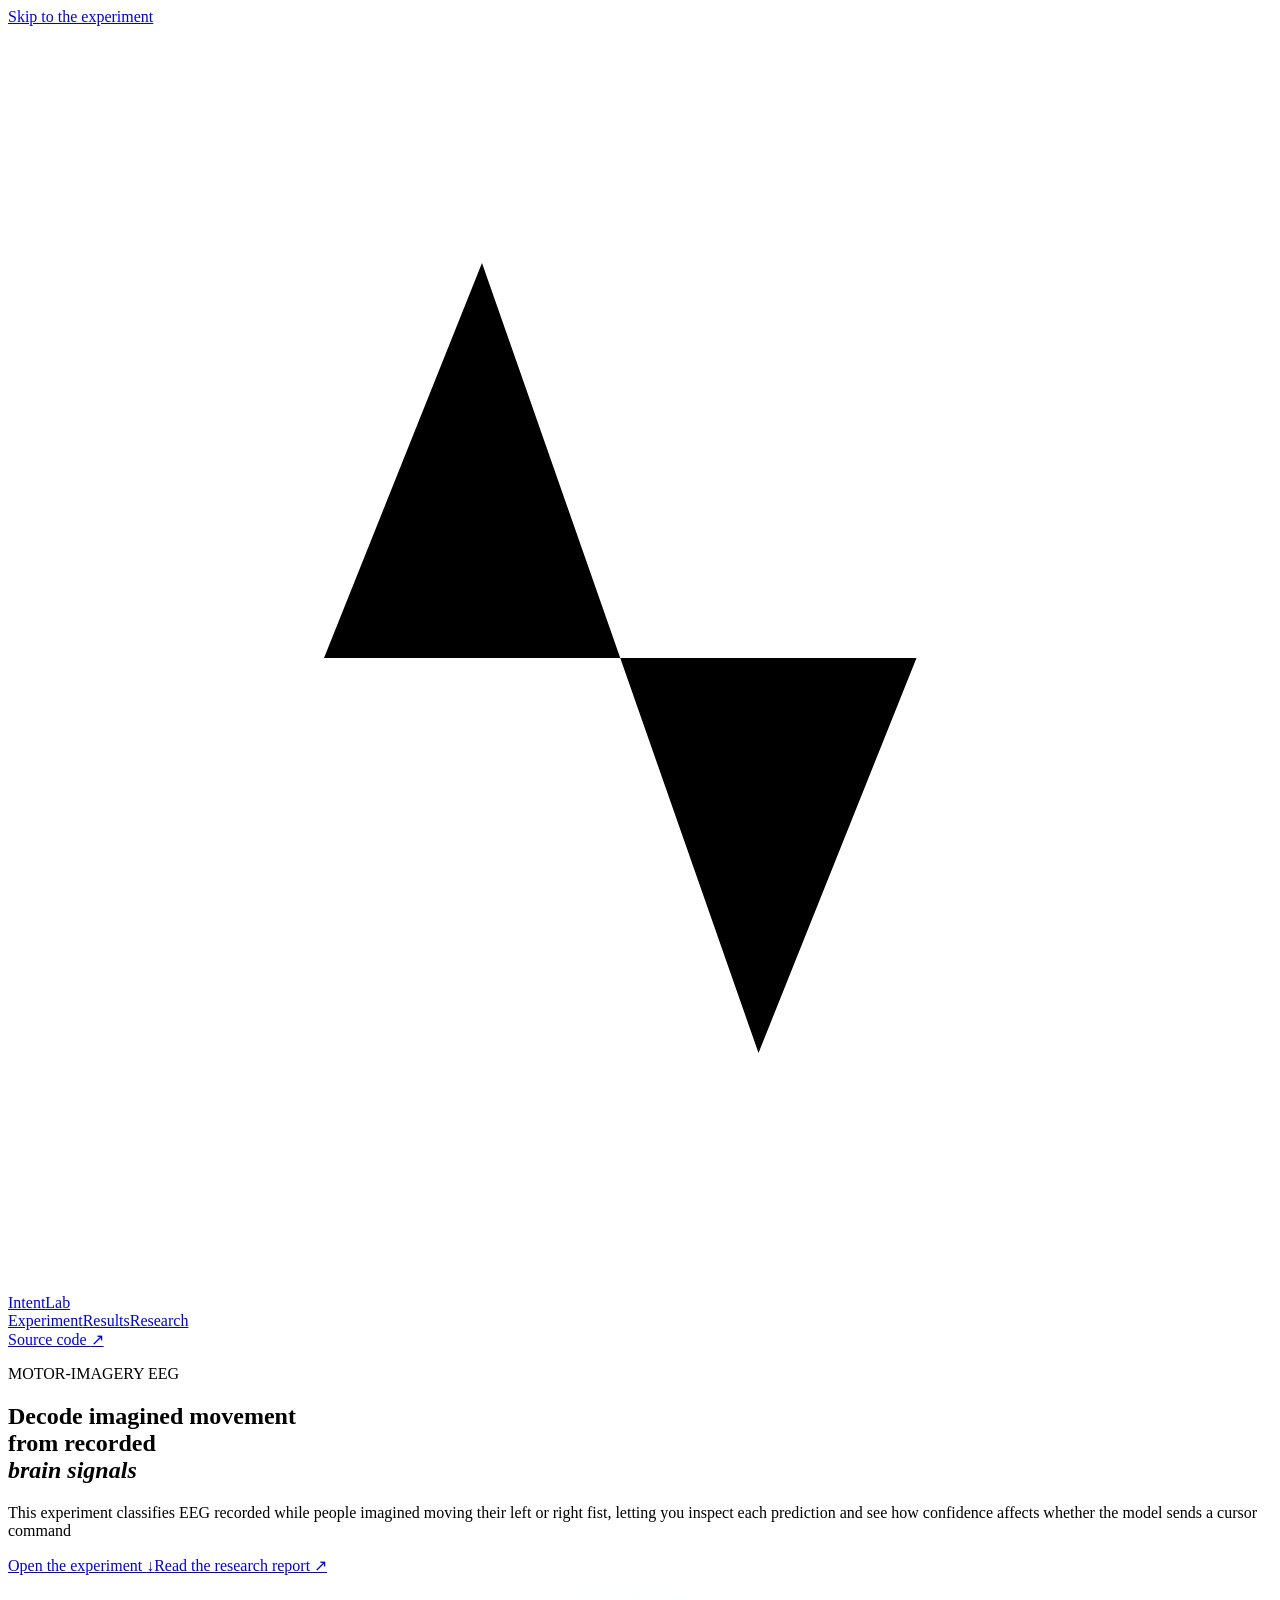
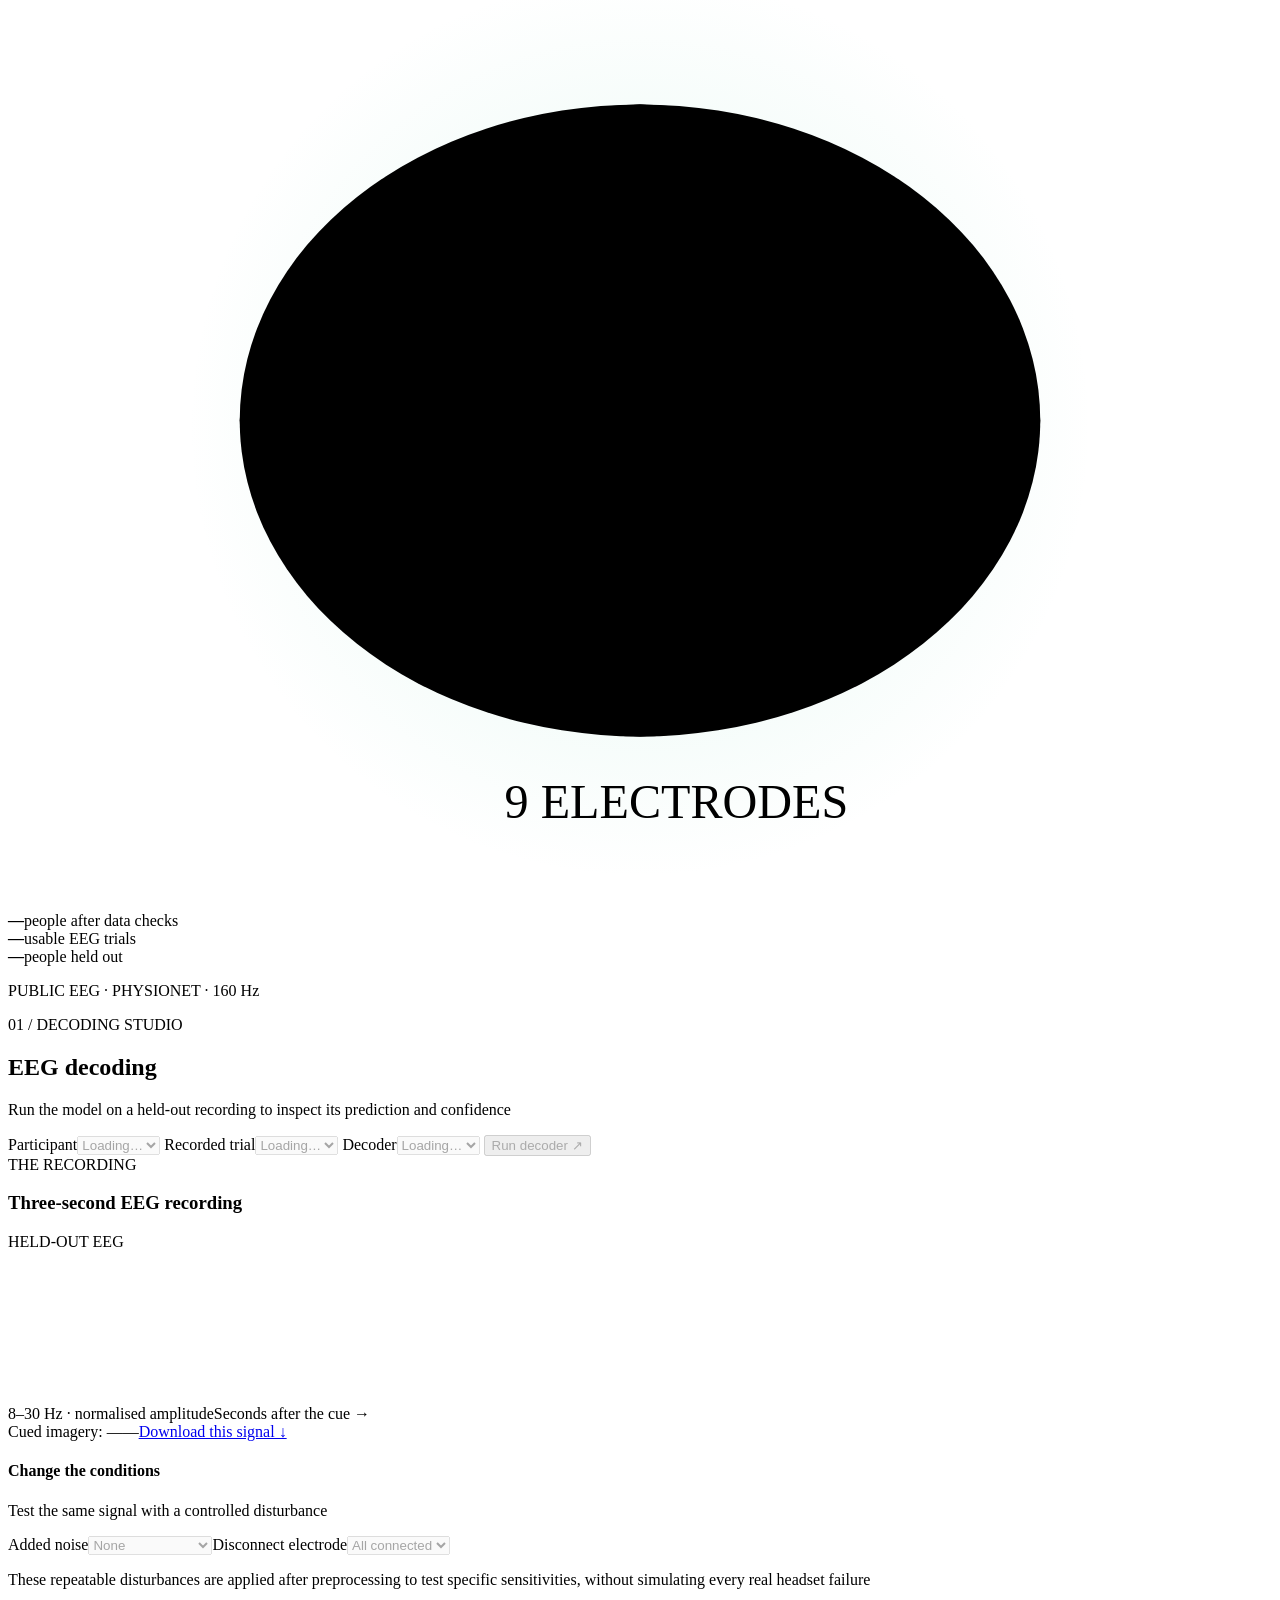
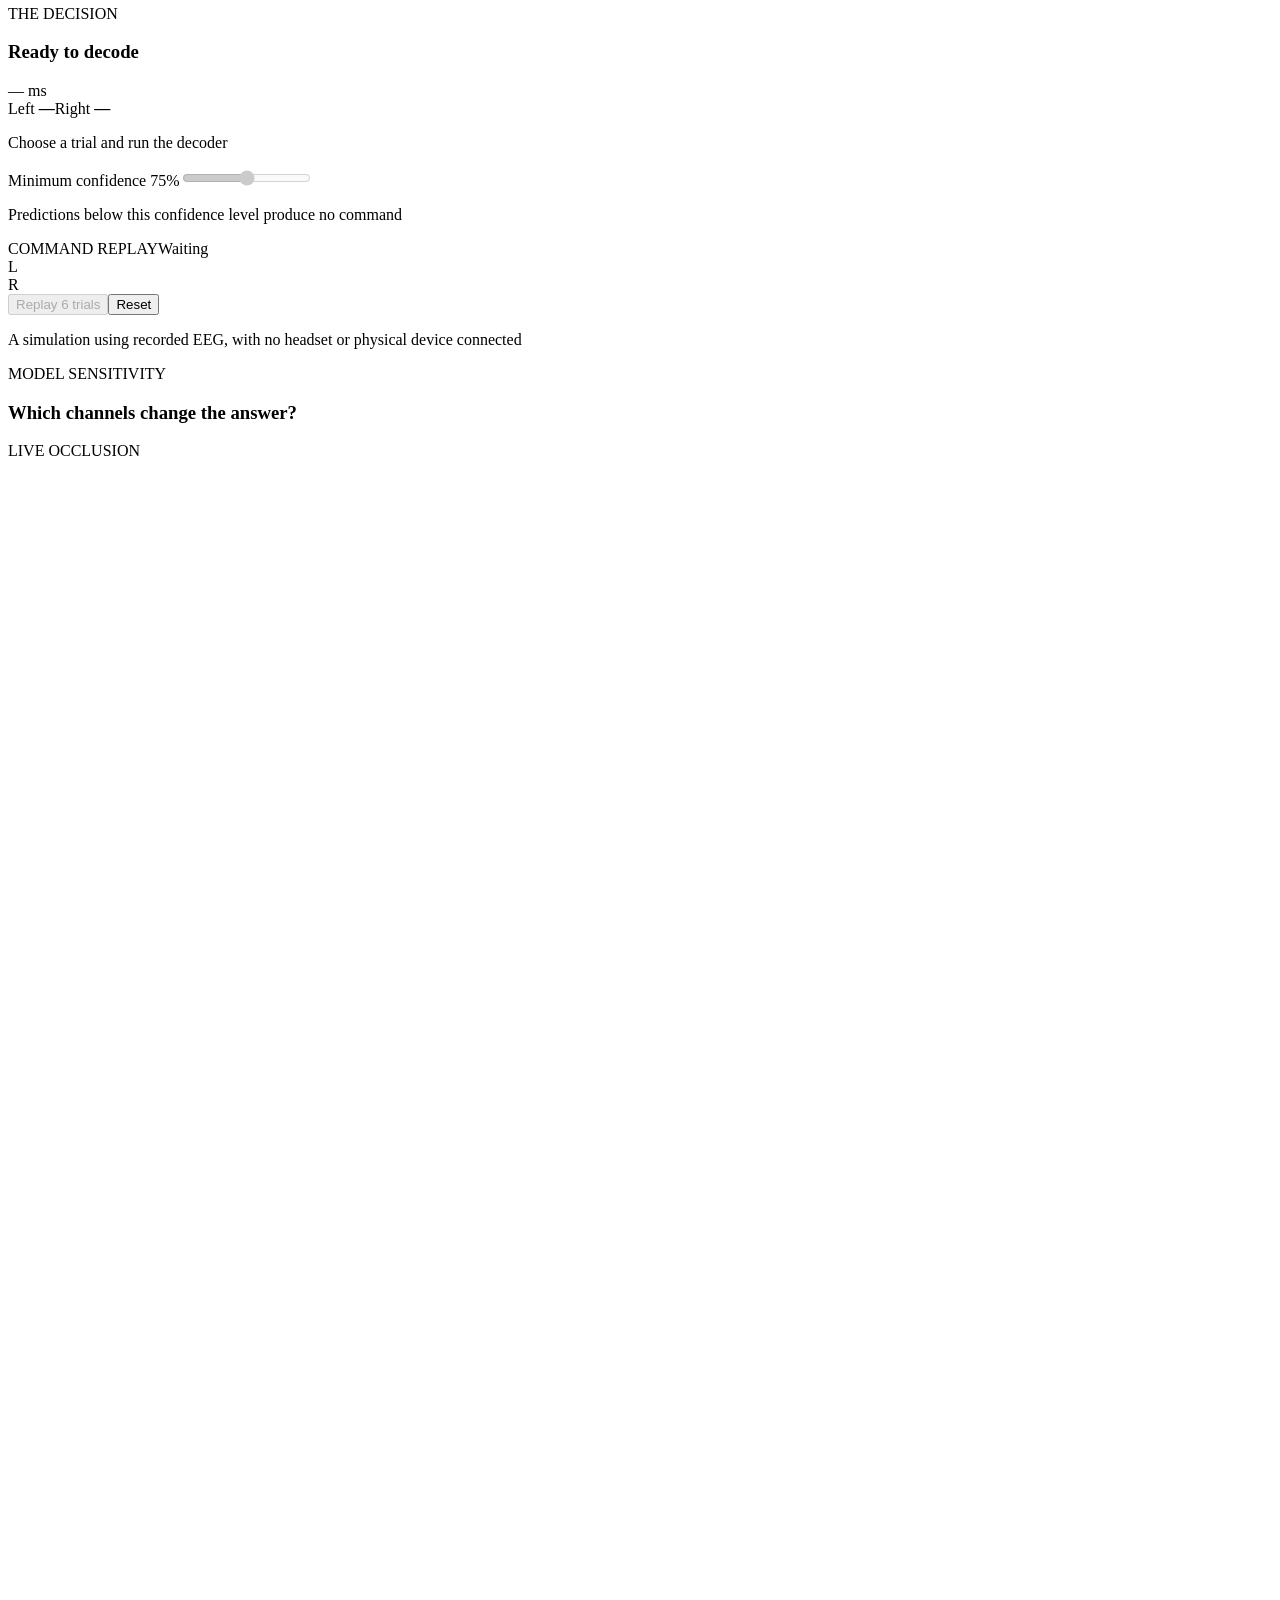
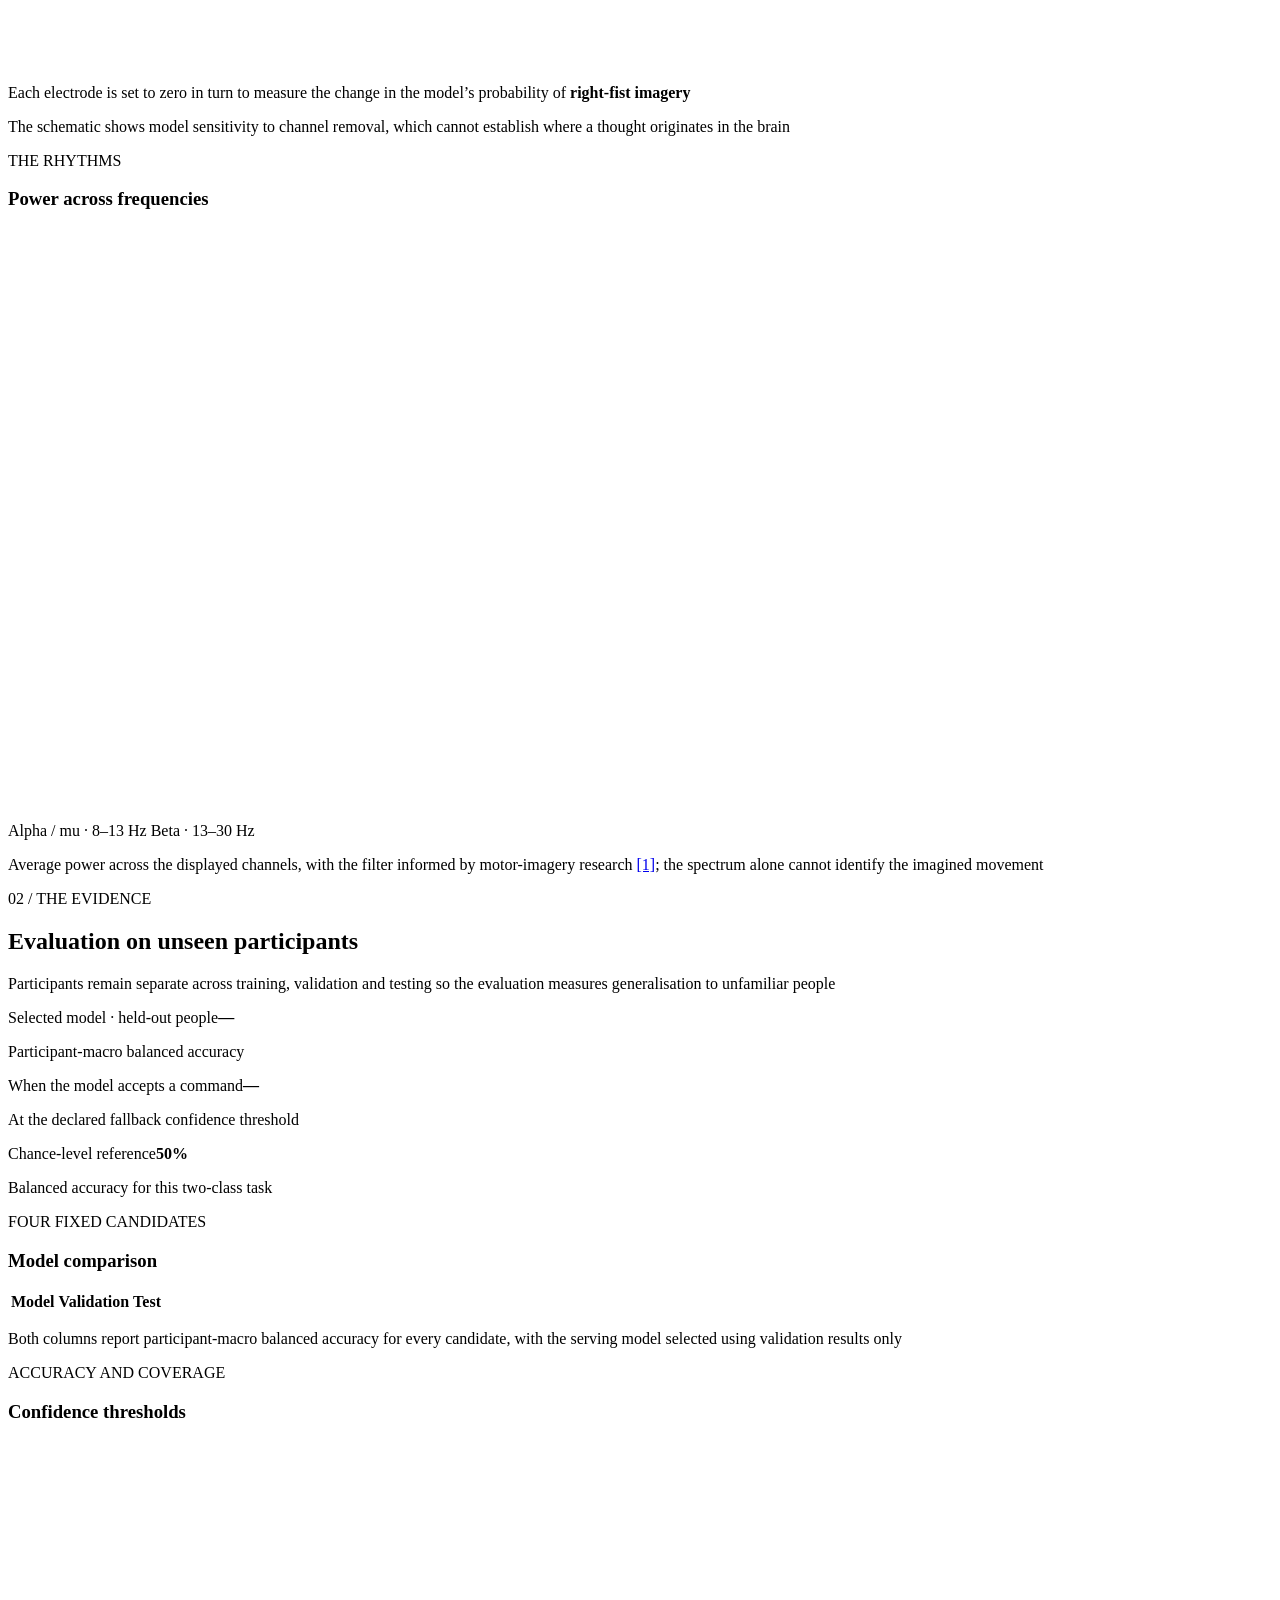
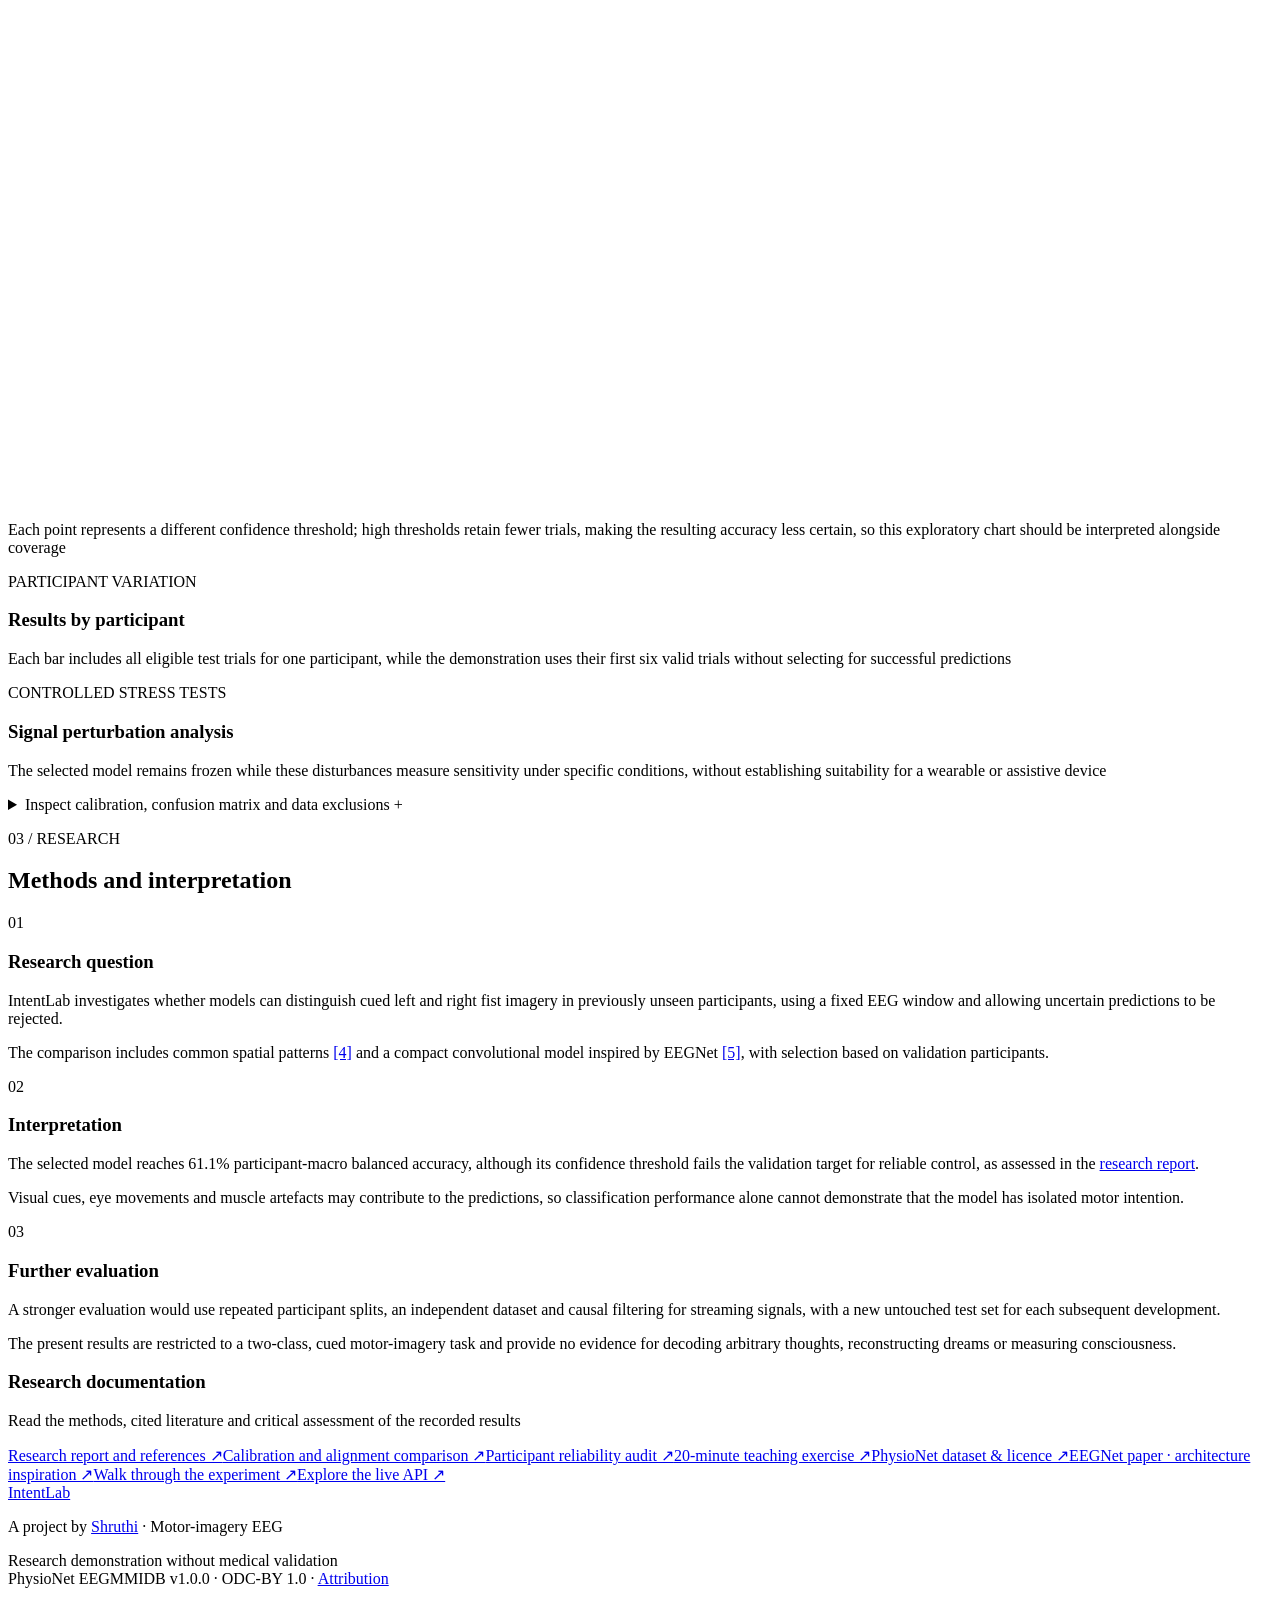
==== web/index.html @ cc0b0c7f "Add reusable participant reliability audit and research roadmap" ====
<!doctype html>
<html lang="en-GB">
  <head>
    <meta charset="utf-8" />
    <meta name="viewport" content="width=device-width, initial-scale=1" />
    <meta name="theme-color" content="#11242b" />
    <meta
      name="description"
      content="An EEG experiment by Shruthi that classifies recorded imagined hand movements and evaluates predictions on participants unseen during training."
    />
    <title>IntentLab | Motor-imagery EEG decoding</title>
    <link rel="icon" href="/favicon.svg" type="image/svg+xml" />
    <link rel="stylesheet" href="/static/styles.css" />
    <script src="/static/app.js" defer></script>
  </head>
  <body>
    <a class="skip-link" href="#studio">Skip to the experiment</a>
    <header class="site-header">
      <a class="brand" href="#top" aria-label="IntentLab home"
        ><svg viewBox="0 0 32 32" aria-hidden="true">
          <path d="M2 16h6l4-10 7 20 4-10h7" /></svg
        >IntentLab</a
      >
      <nav aria-label="Main navigation">
        <a href="#studio">Experiment</a><a href="#evidence">Results</a
        ><a href="/research">Research</a>
      </nav>
      <a
        class="source-link"
        href="https://github.com/shrut10/intentlab-bci"
        target="_blank"
        rel="noopener"
        >Source code <span aria-hidden="true">↗</span></a
      >
    </header>

    <main id="top">
      <section class="hero page-width">
        <div class="hero-copy">
          <p class="eyebrow">
            <span class="live-dot"></span> MOTOR-IMAGERY EEG
          </p>
          <h1>
            Decode imagined movement<br />from recorded<br /><em
              >brain signals</em
            >
          </h1>
          <p class="hero-description">
            This experiment classifies EEG recorded while people imagined moving their left or right fist, letting you inspect each prediction and see how confidence affects whether the model sends a cursor command
          </p>
          <div class="hero-actions">
            <a class="button primary" href="#studio"
              >Open the experiment <span aria-hidden="true">↓</span></a
            ><a class="text-button" href="/research">Read the research report ↗</a>
          </div>
        </div>
        <div
          class="hero-visual"
          aria-label="Project dataset and held-out evaluation"
        >
          <div class="orbital" aria-hidden="true">
            <svg viewBox="0 0 420 310">
              <defs>
                <radialGradient id="glow">
                  <stop offset="0" stop-color="#8bdfc4" stop-opacity=".25" />
                  <stop offset="1" stop-color="#8bdfc4" stop-opacity="0" />
                </radialGradient>
              </defs>
              <circle cx="210" cy="150" r="150" fill="url(#glow)" />
              <g class="orbit-lines">
                <ellipse cx="210" cy="148" rx="133" ry="105" />
                <ellipse cx="210" cy="148" rx="95" ry="105" />
                <ellipse cx="210" cy="148" rx="47" ry="105" />
                <ellipse cx="210" cy="148" rx="133" ry="43" />
                <path d="M77 148h266M210 43v210" />
                <path d="M113 76l194 144M113 220L307 76" />
              </g>
              <g class="electrode-dots">
                <circle cx="148" cy="105" r="5" />
                <circle cx="210" cy="97" r="5" />
                <circle cx="272" cy="105" r="5" />
                <circle cx="132" cy="148" r="7" />
                <circle cx="210" cy="148" r="5" />
                <circle cx="288" cy="148" r="7" />
                <circle cx="148" cy="191" r="5" />
                <circle cx="210" cy="200" r="5" />
                <circle cx="272" cy="191" r="5" />
              </g>
              <g class="diagram-labels">
                <text x="94" y="153">C3</text>
                <text x="302" y="153">C4</text>
                <text x="165" y="280">9 ELECTRODES</text>
              </g>
            </svg>
          </div>
          <div class="hero-data">
            <div>
              <strong id="people-count">—</strong
              ><span>people after data checks</span>
            </div>
            <div>
              <strong id="trial-count">—</strong><span>usable EEG trials</span>
            </div>
            <div>
              <strong id="test-count">—</strong><span>people held out</span>
            </div>
          </div>
          <p class="hero-footnote">PUBLIC EEG · PHYSIONET · 160 Hz</p>
        </div>
      </section>

      <div
        id="error-banner"
        class="error-banner page-width"
        role="alert"
        hidden
      ></div>
      <noscript
        ><p class="page-width error-banner">
          This interactive experiment needs JavaScript. The dataset, results and
          model cards are also available in the
          <a href="https://github.com/shrut10/intentlab-bci"
            >GitHub repository</a
          >.
        </p></noscript
      >

      <section id="studio" class="studio-section">
        <div class="page-width">
          <div class="section-heading">
            <div>
              <p class="eyebrow">01 / DECODING STUDIO</p>
              <h2>EEG decoding</h2>
            </div>
            <p>
              Run the model on a held-out recording to inspect its prediction and confidence
            </p>
          </div>
          <div class="control-strip">
            <label
              >Participant<select
                id="subject-select"
                disabled
                aria-label="Held-out participant"
              >
                <option>Loading…</option>
              </select></label
            >
            <label
              >Recorded trial<select
                id="trial-select"
                disabled
                aria-label="Recorded trial"
              >
                <option>Loading…</option>
              </select></label
            >
            <label class="model-control"
              >Decoder<select
                id="model-select"
                disabled
                aria-label="Decoder model"
              >
                <option>Loading…</option>
              </select></label
            >
            <button class="button primary" id="decode-button" disabled>
              Run decoder <span aria-hidden="true">↗</span>
            </button>
          </div>

          <div class="studio-grid">
            <div class="signal-panel card">
              <div class="card-heading">
                <div>
                  <span class="eyebrow">THE RECORDING</span>
                  <h3>Three-second EEG recording</h3>
                </div>
                <span class="badge" id="trial-badge">HELD-OUT EEG</span>
              </div>
              <div class="waveform-frame">
                <canvas
                  id="waveform"
                  role="img"
                  aria-label="Nine EEG channels plotted from one to four seconds after the imagery cue"
                ></canvas>
                <div class="waveform-footer">
                  <span>8–30 Hz · normalised amplitude</span
                  ><span>Seconds after the cue →</span>
                </div>
              </div>
              <div class="recording-meta">
                <span id="cue-label">Cued imagery: —</span
                ><span id="recording-id">—</span
                ><a id="csv-link" href="#" aria-disabled="true"
                  >Download this signal ↓</a
                >
              </div>
              <div class="perturbation-controls">
                <div>
                  <h4>Change the conditions</h4>
                  <p>Test the same signal with a controlled disturbance</p>
                </div>
                <label
                  >Added noise<select id="noise-select" disabled>
                    <option value="0">None</option>
                    <option value="0.5">0.5 × signal RMS</option>
                    <option value="1">1.0 × signal RMS</option>
                  </select></label
                ><label
                  >Disconnect electrode<select id="drop-select" disabled>
                    <option value="">All connected</option>
                  </select></label
                >
              </div>
              <p class="small-note">
                These repeatable disturbances are applied after preprocessing to test specific sensitivities, without simulating every real headset failure
              </p>
            </div>

            <div class="decision-panel card">
              <div class="card-heading">
                <div>
                  <span class="eyebrow">THE DECISION</span>
                  <h3 id="decision-title">Ready to decode</h3>
                </div>
                <span id="latency" class="mono">— ms</span>
              </div>
              <div class="probability-block">
                <div class="probability-labels">
                  <span>Left <strong id="left-prob">—</strong></span
                  ><span>Right <strong id="right-prob">—</strong></span>
                </div>
                <div class="probability-track"><div id="left-fill"></div></div>
                <p id="decision-explanation" aria-live="polite">
                  Choose a trial and run the decoder
                </p>
              </div>
              <label class="threshold-label" for="threshold"
                >Minimum confidence
                <output id="threshold-value" for="threshold">75%</output></label
              ><input
                type="range"
                id="threshold"
                min="50"
                max="99"
                step="1"
                value="75"
                disabled
              />
              <p class="small-note" id="threshold-note">
                Predictions below this confidence level produce no command
              </p>
              <div class="cursor-demo">
                <div class="cursor-head">
                  <span>COMMAND REPLAY</span
                  ><span id="command-state">Waiting</span>
                </div>
                <div class="cursor-track" id="cursor-track">
                  <span class="target left-target">L</span>
                  <div class="track-line"></div>
                  <div
                    class="cursor"
                    id="cursor"
                    aria-label="Simulated cursor"
                  ></div>
                  <span class="target right-target">R</span>
                </div>
                <div class="replay-actions">
                  <button class="button secondary" id="replay-button" disabled>
                    Replay 6 trials</button
                  ><button class="text-button" id="reset-button">Reset</button>
                </div>
                <p id="replay-status" class="small-note" aria-live="polite">
                  A simulation using recorded EEG, with no headset or physical device connected
                </p>
              </div>
            </div>
          </div>

          <div class="explanation-grid">
            <div class="card sensitivity-panel">
              <div class="card-heading">
                <div>
                  <span class="eyebrow">MODEL SENSITIVITY</span>
                  <h3>Which channels change the answer?</h3>
                </div>
                <span class="badge">LIVE OCCLUSION</span>
              </div>
              <div class="sensitivity-content">
                <svg
                  id="scalp"
                  viewBox="0 0 250 238"
                  role="img"
                  aria-label="Electrode layout with channel sensitivity"
                ></svg>
                <div>
                  <p>
                    Each electrode is set to zero in turn to measure the change in the model’s probability of <strong>right-fist imagery</strong>
                  </p>
                  <div id="occlusion-bars" class="occlusion-bars"></div>
                  <p class="small-note">
                    The schematic shows model sensitivity to channel removal, which cannot establish where a thought originates in the brain
                  </p>
                </div>
              </div>
            </div>
            <div class="card spectrum-panel">
              <div class="card-heading">
                <div>
                  <span class="eyebrow">THE RHYTHMS</span>
                  <h3>Power across frequencies</h3>
                </div>
              </div>
              <svg
                id="spectrum"
                viewBox="0 0 440 205"
                role="img"
                aria-label="Average power spectrum across the nine channels"
              ></svg>
              <div class="legend">
                <span><i class="alpha-dot"></i> Alpha / mu · 8–13 Hz</span
                ><span><i class="beta-dot"></i> Beta · 13–30 Hz</span>
              </div>
              <p class="small-note">
                Average power across the displayed channels, with the filter informed by motor-imagery research <a href="/research#ref-1" aria-label="Reference 1: motor imagery research">[1]</a>; the spectrum alone cannot identify the imagined movement
              </p>
            </div>
          </div>
        </div>
      </section>

      <section id="evidence" class="page-width evidence-section">
        <div class="section-heading">
          <div>
            <p class="eyebrow">02 / THE EVIDENCE</p>
            <h2>Evaluation on unseen participants</h2>
          </div>
          <p>
            Participants remain separate across training, validation and testing so the evaluation measures generalisation to unfamiliar people
          </p>
        </div>
        <div class="metric-row">
          <div class="metric-card">
            <span>Selected model · held-out people</span
            ><strong id="metric-score">—</strong>
            <p id="metric-ci">Participant-macro balanced accuracy</p>
          </div>
          <div class="metric-card">
            <span>When the model accepts a command</span
            ><strong id="metric-accuracy">—</strong>
            <p id="metric-coverage">
              At the declared fallback confidence threshold
            </p>
          </div>
          <div class="metric-card">
            <span>Chance-level reference</span><strong>50<span>%</span></strong>
            <p>Balanced accuracy for this two-class task</p>
          </div>
        </div>
        <p id="operating-caveat" class="finding-note"></p>
        <div class="evidence-grid">
          <div class="card model-comparison">
            <div class="card-heading">
              <div>
                <span class="eyebrow">FOUR FIXED CANDIDATES</span>
                <h3>Model comparison</h3>
              </div>
            </div>
            <div class="table-scroll">
              <table>
                <thead>
                  <tr>
                    <th scope="col">Model</th>
                    <th scope="col">Validation</th>
                    <th scope="col">Test</th>
                  </tr>
                </thead>
                <tbody id="models-table"></tbody>
              </table>
            </div>
            <p class="small-note">
              Both columns report participant-macro balanced accuracy for every candidate, with the serving model selected using validation results only
            </p>
            <div class="split-strip" id="split-strip"></div>
          </div>
          <div class="card">
            <div class="card-heading">
              <div>
                <span class="eyebrow">ACCURACY AND COVERAGE</span>
                <h3>Confidence thresholds</h3>
              </div>
            </div>
            <svg
              id="coverage-chart"
              viewBox="0 0 470 245"
              role="img"
              aria-label="Held-out accuracy versus fraction of trials retained as the confidence threshold changes"
            ></svg>
            <p class="small-note">
              Each point represents a different confidence threshold; high thresholds retain fewer trials, making the resulting accuracy less certain, so this exploratory chart should be interpreted alongside coverage
            </p>
          </div>
        </div>
        <div class="evidence-grid lower-evidence">
          <div class="card">
            <div class="card-heading">
              <div>
                <span class="eyebrow">PARTICIPANT VARIATION</span>
                <h3>Results by participant</h3>
              </div>
            </div>
            <div id="participant-chart" class="participant-chart"></div>
            <p class="small-note">
              Each bar includes all eligible test trials for one participant, while the demonstration uses their first six valid trials without selecting for successful predictions
            </p>
          </div>
          <div class="card">
            <div class="card-heading">
              <div>
                <span class="eyebrow">CONTROLLED STRESS TESTS</span>
                <h3>Signal perturbation analysis</h3>
              </div>
            </div>
            <div id="robustness-chart" class="robustness-chart"></div>
            <p class="small-note">
              The selected model remains frozen while these disturbances measure sensitivity under specific conditions, without establishing suitability for a wearable or assistive device
            </p>
          </div>
        </div>
        <details class="methods-details">
          <summary>
            Inspect calibration, confusion matrix and data exclusions
            <span>+</span>
          </summary>
          <div class="methods-grid">
            <div>
              <h3>Probability calibration</h3>
              <p id="calibration-summary"></p>
              <svg
                id="calibration-chart"
                viewBox="0 0 380 230"
                role="img"
                aria-label="Predicted confidence versus observed accuracy"
              ></svg>
            </div>
            <div>
              <h3>Every prediction, including errors</h3>
              <div id="confusion-matrix"></div>
              <p class="small-note">
                Rows: recorded label · Columns: model prediction · All test trials before abstention
              </p>
              <h4>Data quality audit</h4>
              <p id="quality-summary"></p>
              <a
                href="https://github.com/shrut10/intentlab-bci/blob/main/data/derived/manifest.json"
                target="_blank"
                rel="noopener"
                >Full provenance and exclusions ↗</a
              >
            </div>
          </div>
        </details>
      </section>

      <section id="notes" class="notes-section">
        <div class="page-width">
          <div class="section-heading">
            <div>
              <p class="eyebrow">03 / RESEARCH</p>
              <h2>Methods and interpretation</h2>
            </div>
          </div>
          <div class="notes-grid">
            <article>
              <span class="note-number">01</span>
              <h3>Research question</h3>
              <p>
                IntentLab investigates whether models can distinguish cued left and right fist imagery in previously unseen participants, using a fixed EEG window and allowing uncertain predictions to be rejected.
              </p>
              <p>
                The comparison includes common spatial patterns <a href="/research#ref-4">[4]</a> and a compact convolutional model inspired by EEGNet <a href="/research#ref-5">[5]</a>, with selection based on validation participants.
              </p>
            </article>
            <article>
              <span class="note-number">02</span>
              <h3>Interpretation</h3>
              <p>
                The selected model reaches 61.1% participant-macro balanced accuracy, although its confidence threshold fails the validation target for reliable control, as assessed in the <a href="/research#results">research report</a>.
              </p>
              <p>
                Visual cues, eye movements and muscle artefacts may contribute to the predictions, so classification performance alone cannot demonstrate that the model has isolated motor intention.
              </p>
            </article>
            <article>
              <span class="note-number">03</span>
              <h3>Further evaluation</h3>
              <p>
                A stronger evaluation would use repeated participant splits, an independent dataset and causal filtering for streaming signals, with a new untouched test set for each subsequent development.
              </p>
              <p>
                The present results are restricted to a two-class, cued motor-imagery task and provide no evidence for decoding arbitrary thoughts, reconstructing dreams or measuring consciousness.
              </p>
            </article>
          </div>
          <div class="reading-list">
            <div>
              <h3>Research documentation</h3>
              <p>
                Read the methods, cited literature and critical assessment of the recorded results
              </p>
            </div>
            <div><a href="/research">Research report and references ↗</a><a href="/research/adaptation">Calibration and alignment comparison ↗</a><a href="/research/reliability">Participant reliability audit ↗</a><a href="https://github.com/shrut10/intentlab-bci/blob/main/docs/TEACHING.md">20-minute teaching exercise ↗</a><a href="https://physionet.org/content/eegmmidb/1.0.0/"
                target="_blank"
                rel="noopener"
                >PhysioNet dataset & licence ↗</a
              ><a
                href="https://arxiv.org/abs/1611.08024"
                target="_blank"
                rel="noopener"
                >EEGNet paper · architecture inspiration ↗</a
              ><a
                href="https://github.com/shrut10/intentlab-bci/blob/main/docs/WALKTHROUGH.md"
                target="_blank"
                rel="noopener"
                >Walk through the experiment ↗</a
              ><a href="/docs" target="_blank" rel="noopener"
                >Explore the live API ↗</a
              >
            </div>
          </div>
        </div>
      </section>
    </main>
    <footer class="page-width">
      <div>
        <a class="brand" href="#top"
          >IntentLab</a
        >
        <p>
          A project by
          <a href="https://jayashruthi.com" target="_blank" rel="noopener"
            >Shruthi</a
          >
          · Motor-imagery EEG
        </p>
      </div>
      <p>
        Research demonstration without medical validation<br />PhysioNet EEGMMIDB
        v1.0.0 · ODC-BY 1.0 ·
        <a
          href="https://github.com/shrut10/intentlab-bci/blob/main/NOTICE.md"
          target="_blank"
          rel="noopener"
          >Attribution</a
        >
      </p>
    </footer>
  </body>
</html>
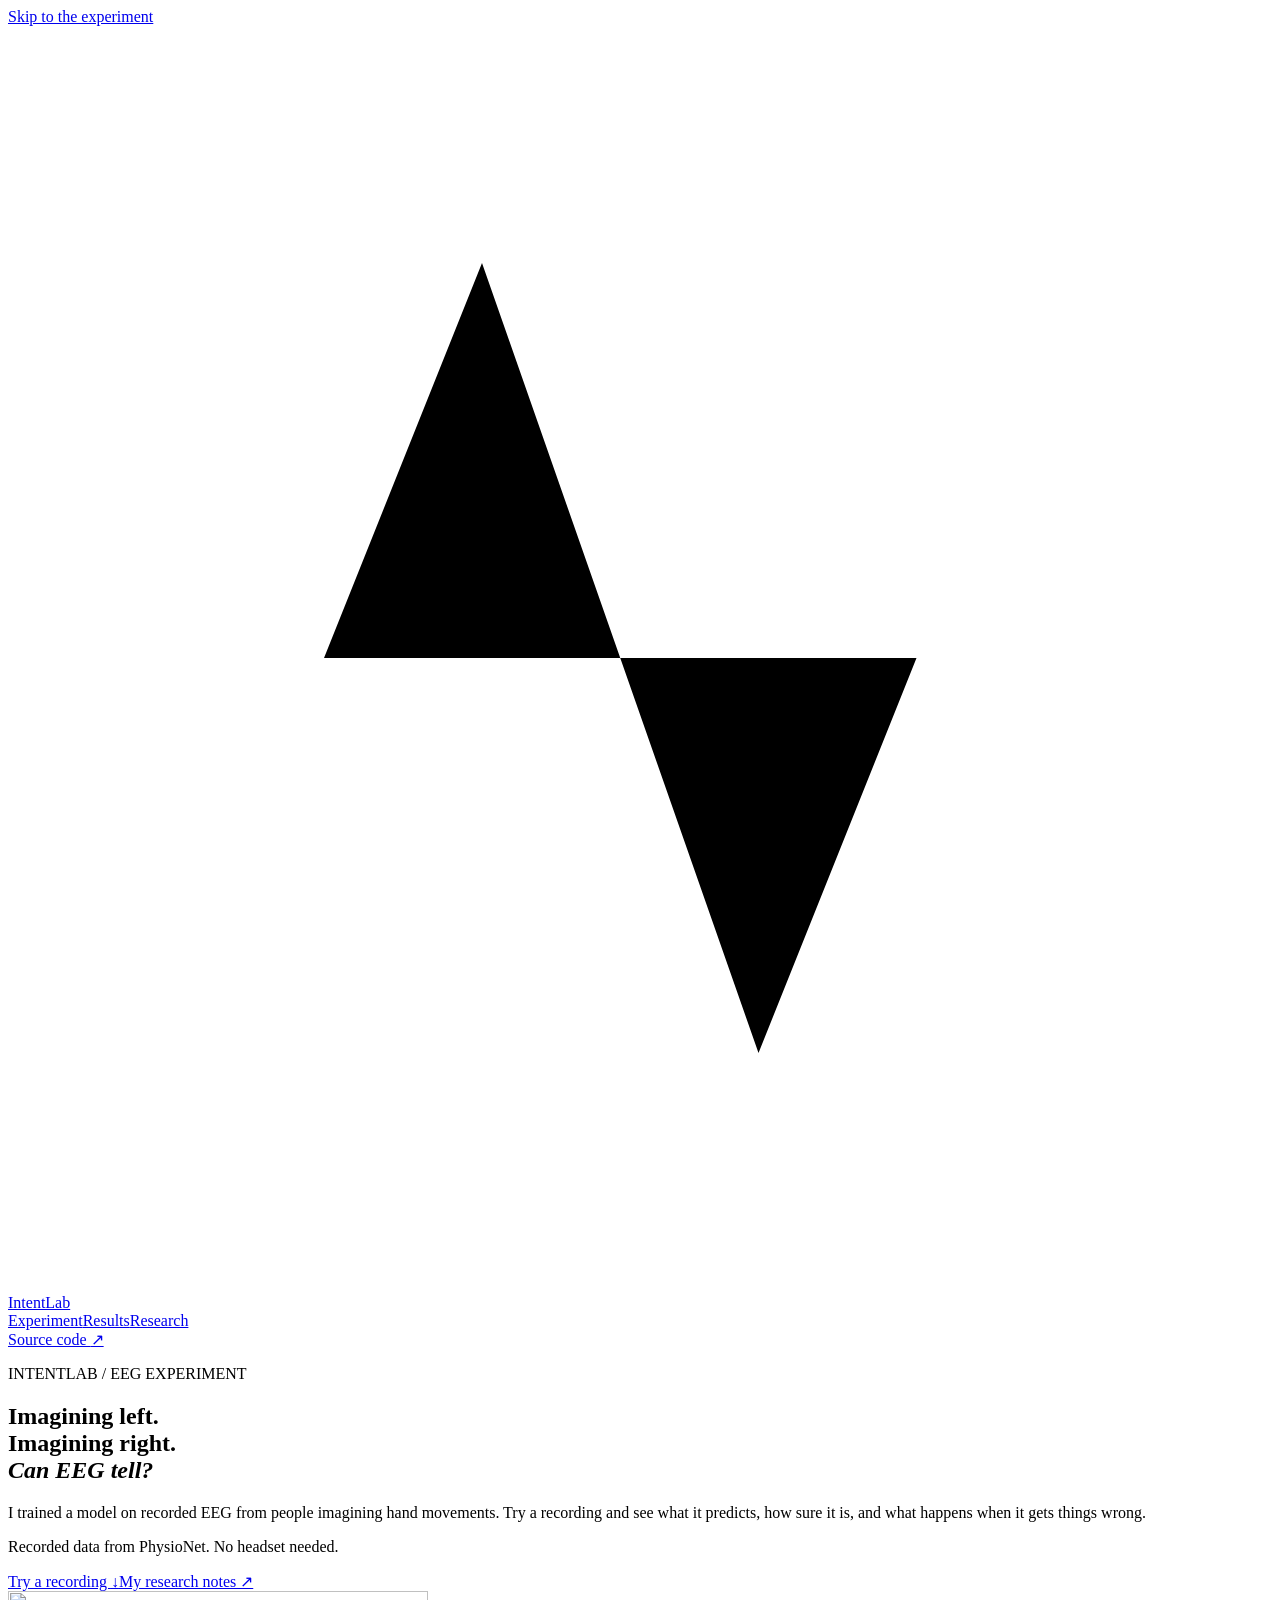
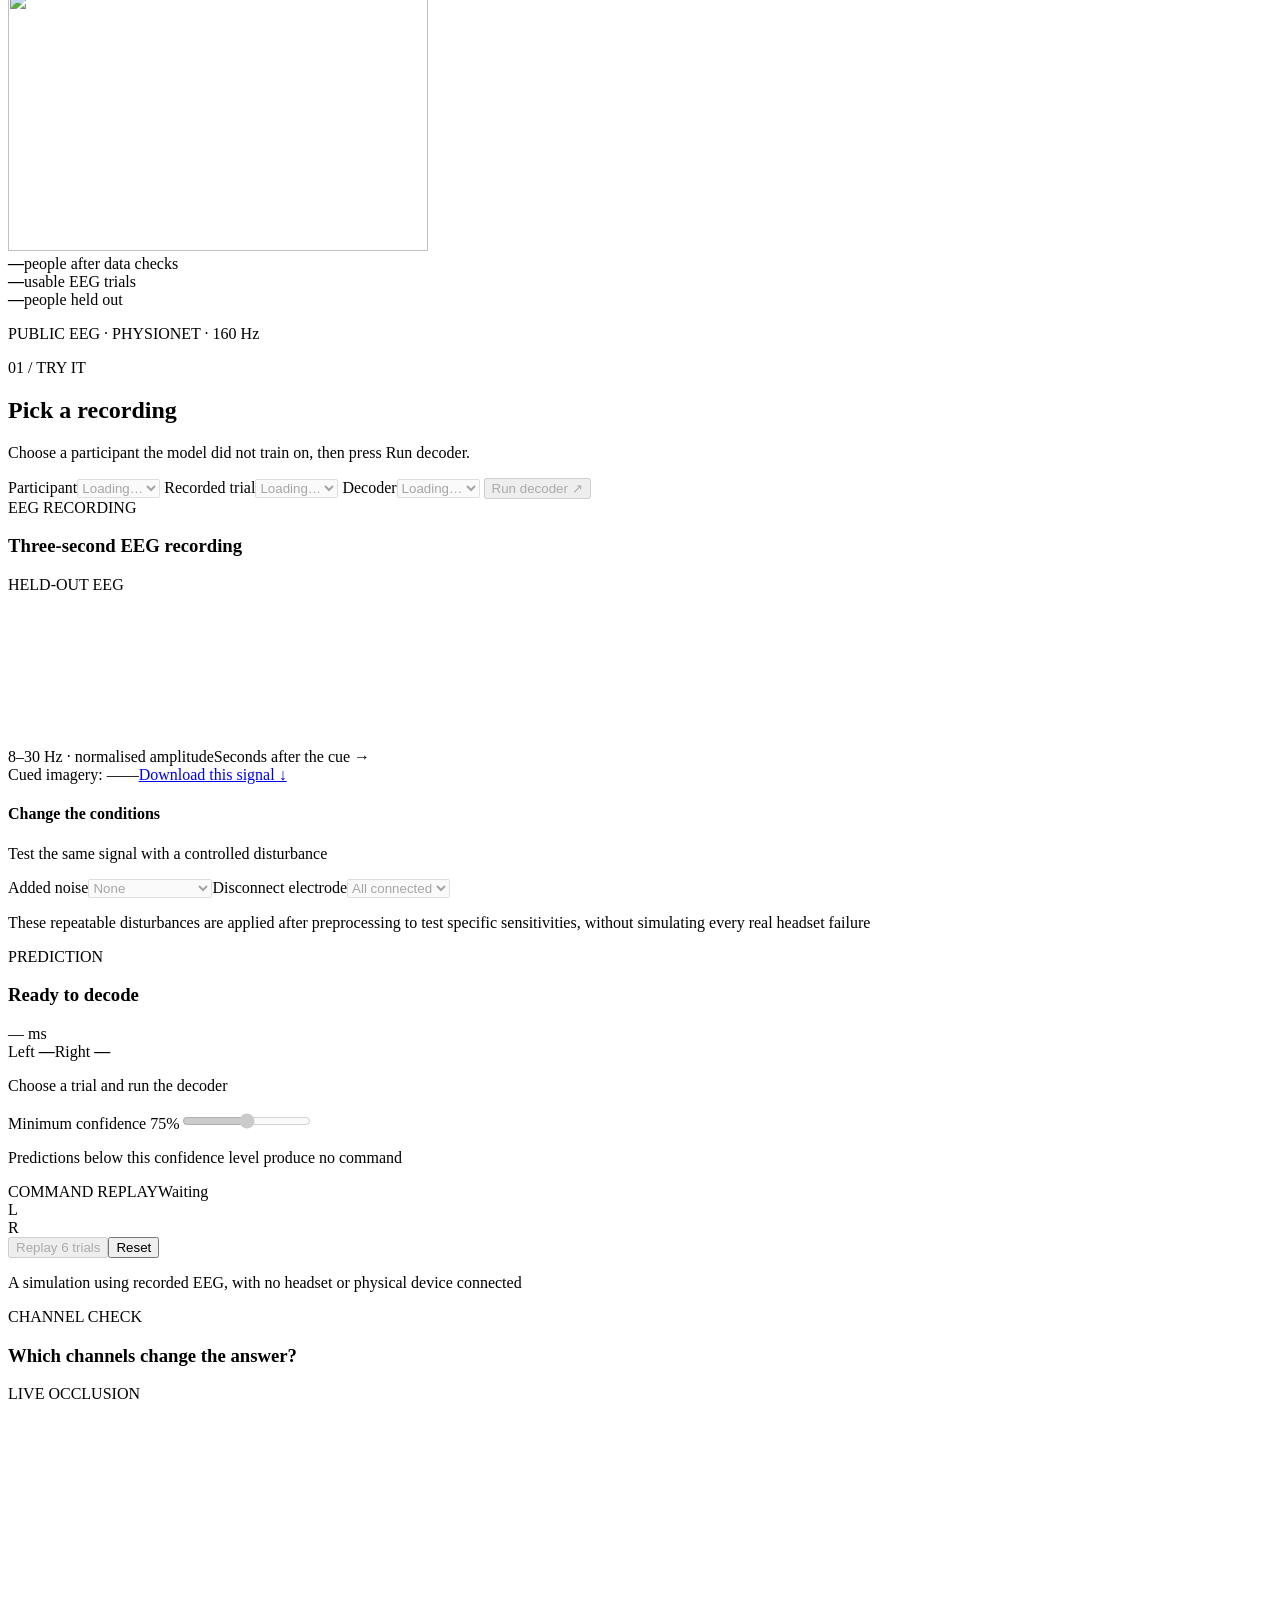
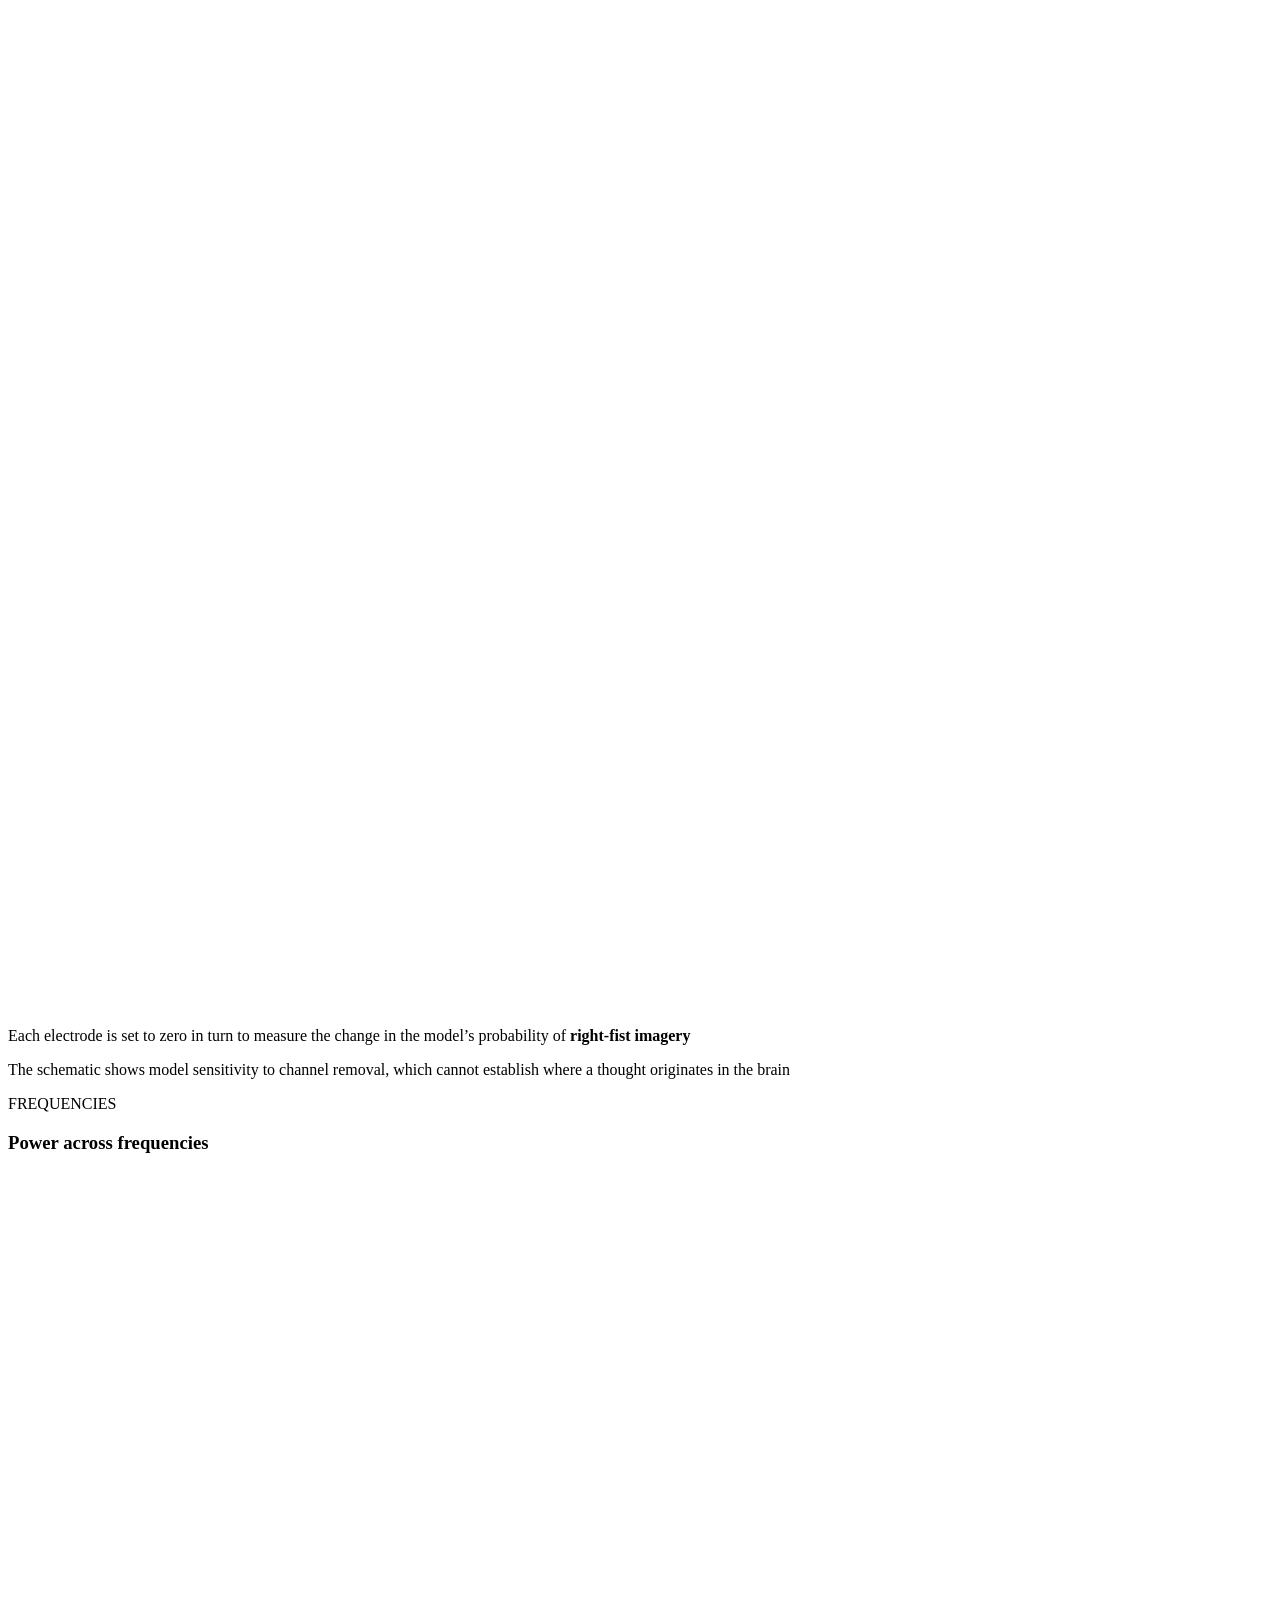
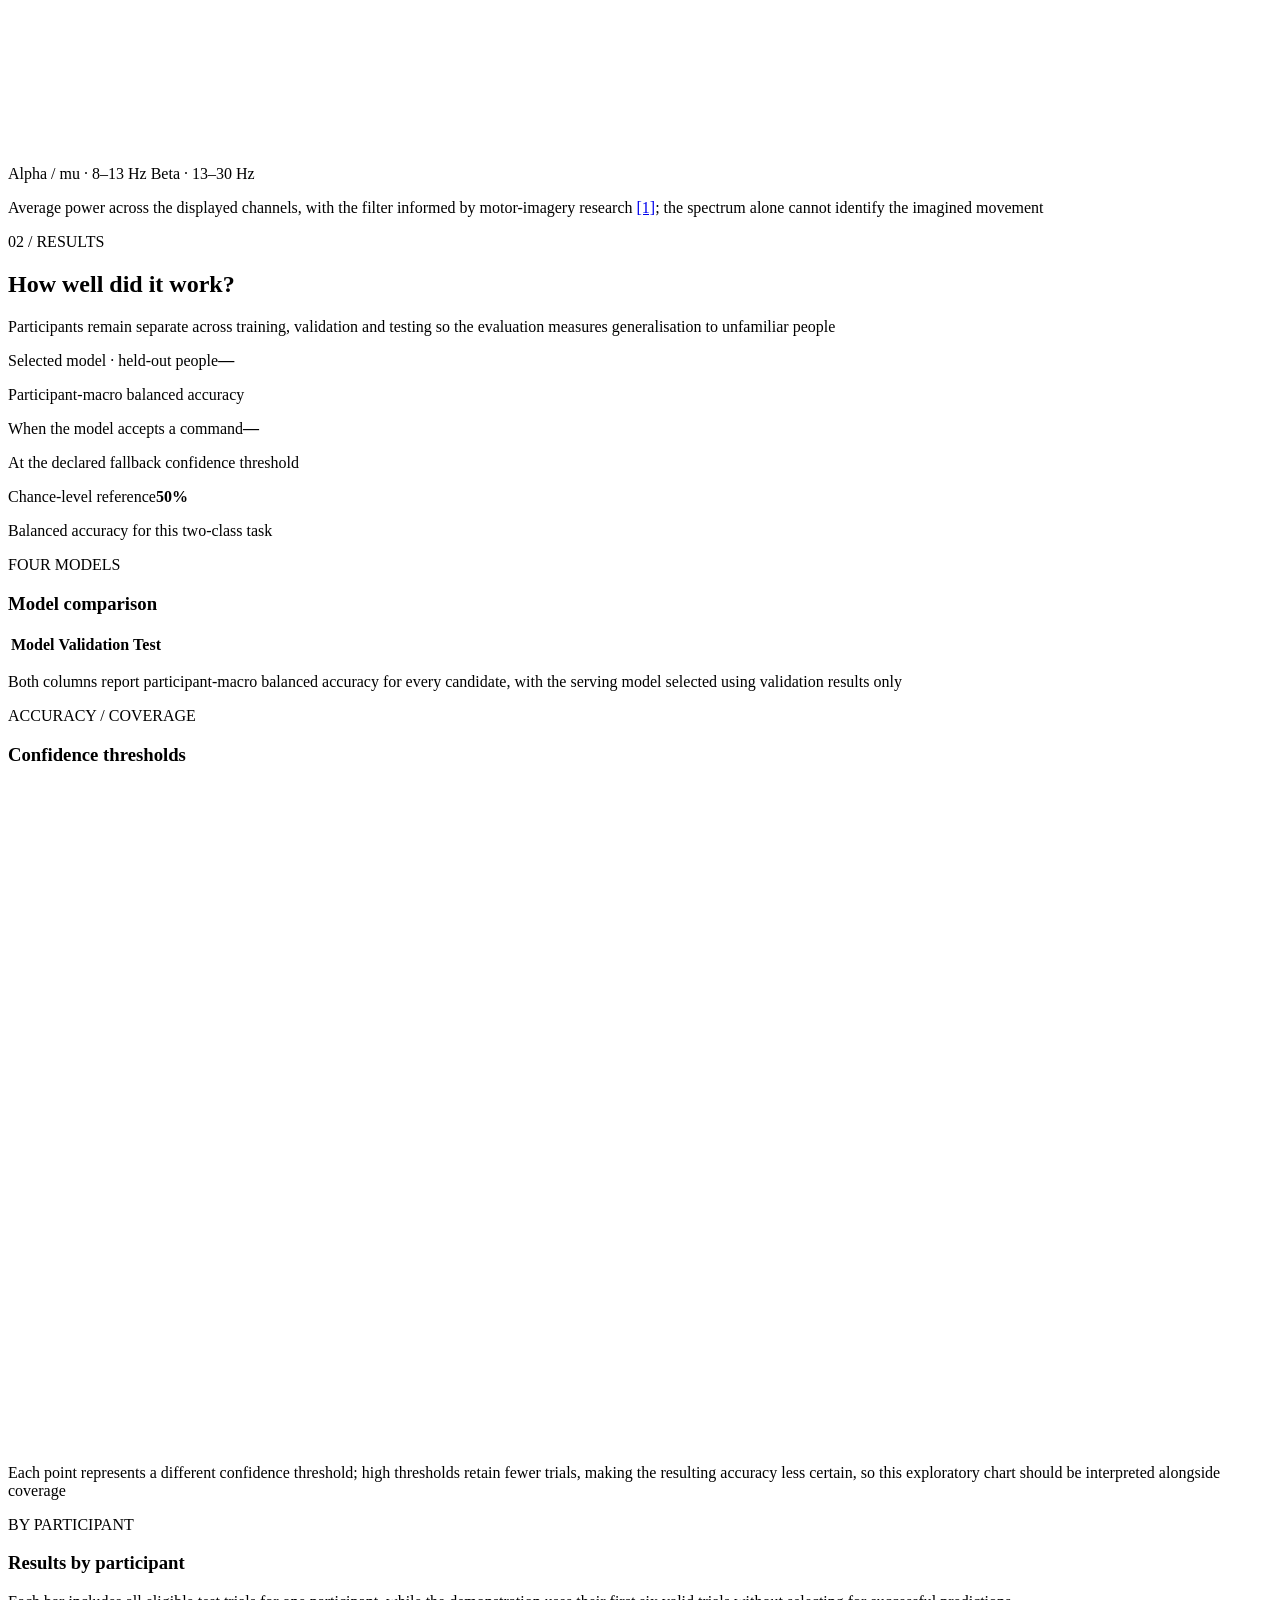
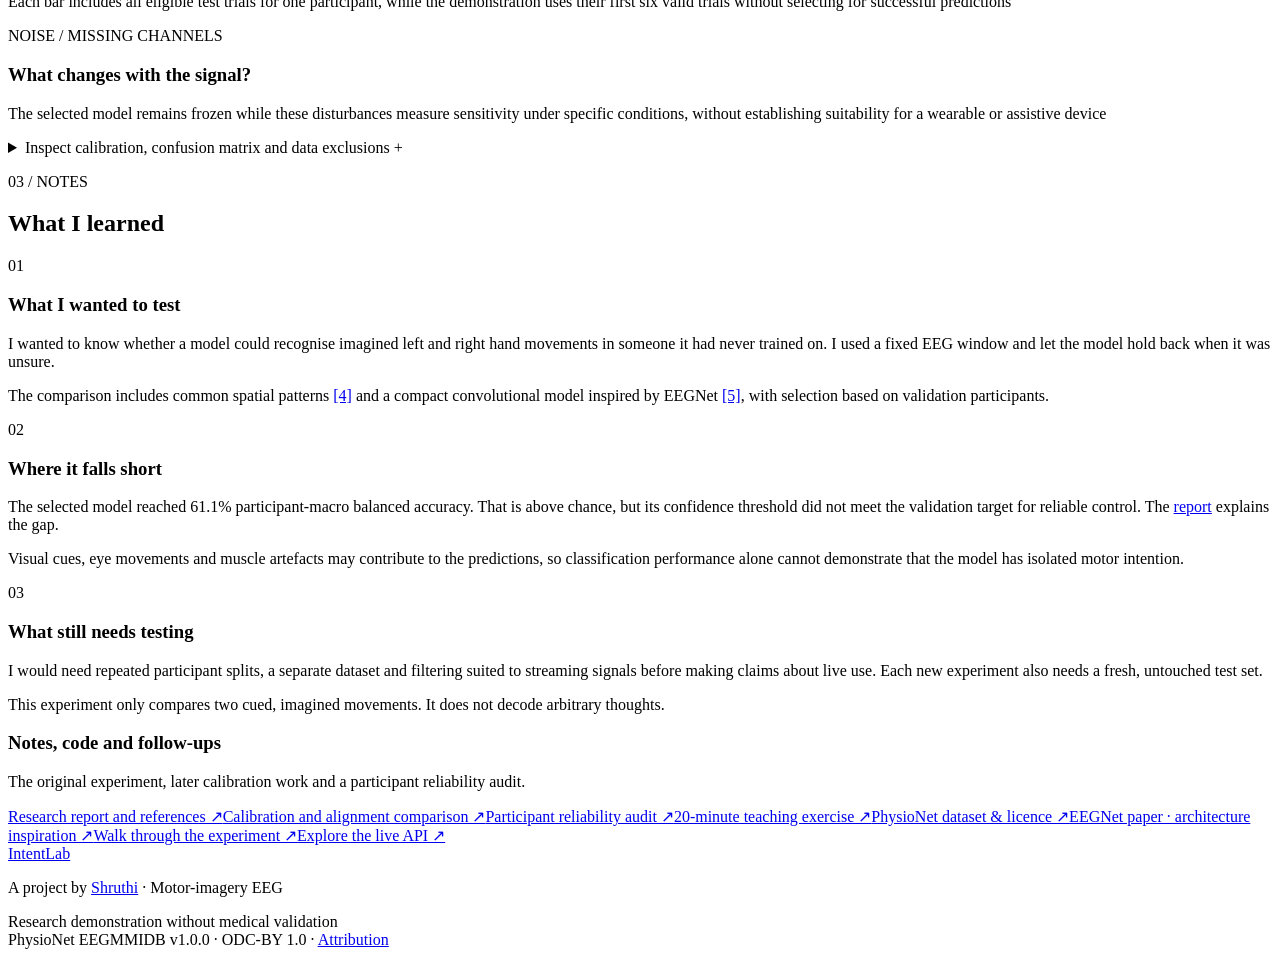
==== commit 0655693a: "Restyle IntentLab as a pixel-art demo and simplify its copy" ====
--- a/web/index.html
+++ b/web/index.html
@@ -3,7 +3,7 @@
   <head>
     <meta charset="utf-8" />
     <meta name="viewport" content="width=device-width, initial-scale=1" />
-    <meta name="theme-color" content="#11242b" />
+    <meta name="theme-color" content="#595282" />
     <meta
       name="description"
       content="An EEG experiment by Shruthi that classifies recorded imagined hand movements and evaluates predictions on participants unseen during training."
@@ -11,6 +11,7 @@
     <title>IntentLab | Motor-imagery EEG decoding</title>
     <link rel="icon" href="/favicon.svg" type="image/svg+xml" />
     <link rel="stylesheet" href="/static/styles.css" />
+    <link rel="stylesheet" href="/static/pixel.css" />
     <script src="/static/app.js" defer></script>
   </head>
   <body>
@@ -38,61 +39,22 @@
       <section class="hero page-width">
         <div class="hero-copy">
           <p class="eyebrow">
-            <span class="live-dot"></span> MOTOR-IMAGERY EEG
+            <span class="live-dot"></span> INTENTLAB / EEG EXPERIMENT
           </p>
-          <h1>
-            Decode imagined movement<br />from recorded<br /><em
-              >brain signals</em
-            >
-          </h1>
-          <p class="hero-description">
-            This experiment classifies EEG recorded while people imagined moving their left or right fist, letting you inspect each prediction and see how confidence affects whether the model sends a cursor command
-          </p>
+          <h1>Imagining left.<br />Imagining right.<br /><em>Can EEG tell?</em></h1>
+          <p class="hero-description">I trained a model on recorded EEG from people imagining hand movements. Try a recording and see what it predicts, how sure it is, and what happens when it gets things wrong.</p>
+          <p class="hero-context">Recorded data from PhysioNet. No headset needed.</p>
           <div class="hero-actions">
             <a class="button primary" href="#studio"
-              >Open the experiment <span aria-hidden="true">↓</span></a
-            ><a class="text-button" href="/research">Read the research report ↗</a>
+              >Try a recording <span aria-hidden="true">↓</span></a
+            ><a class="text-button" href="/research">My research notes ↗</a>
           </div>
         </div>
         <div
           class="hero-visual"
           aria-label="Project dataset and held-out evaluation"
         >
-          <div class="orbital" aria-hidden="true">
-            <svg viewBox="0 0 420 310">
-              <defs>
-                <radialGradient id="glow">
-                  <stop offset="0" stop-color="#8bdfc4" stop-opacity=".25" />
-                  <stop offset="1" stop-color="#8bdfc4" stop-opacity="0" />
-                </radialGradient>
-              </defs>
-              <circle cx="210" cy="150" r="150" fill="url(#glow)" />
-              <g class="orbit-lines">
-                <ellipse cx="210" cy="148" rx="133" ry="105" />
-                <ellipse cx="210" cy="148" rx="95" ry="105" />
-                <ellipse cx="210" cy="148" rx="47" ry="105" />
-                <ellipse cx="210" cy="148" rx="133" ry="43" />
-                <path d="M77 148h266M210 43v210" />
-                <path d="M113 76l194 144M113 220L307 76" />
-              </g>
-              <g class="electrode-dots">
-                <circle cx="148" cy="105" r="5" />
-                <circle cx="210" cy="97" r="5" />
-                <circle cx="272" cy="105" r="5" />
-                <circle cx="132" cy="148" r="7" />
-                <circle cx="210" cy="148" r="5" />
-                <circle cx="288" cy="148" r="7" />
-                <circle cx="148" cy="191" r="5" />
-                <circle cx="210" cy="200" r="5" />
-                <circle cx="272" cy="191" r="5" />
-              </g>
-              <g class="diagram-labels">
-                <text x="94" y="153">C3</text>
-                <text x="302" y="153">C4</text>
-                <text x="165" y="280">9 ELECTRODES</text>
-              </g>
-            </svg>
-          </div>
+          <div class="pixel-recording" aria-hidden="true"><img src="/static/eeg-scene.svg" alt="" width="420" height="260" /></div>
           <div class="hero-data">
             <div>
               <strong id="people-count">—</strong
@@ -129,11 +91,11 @@
         <div class="page-width">
           <div class="section-heading">
             <div>
-              <p class="eyebrow">01 / DECODING STUDIO</p>
-              <h2>EEG decoding</h2>
+              <p class="eyebrow">01 / TRY IT</p>
+              <h2>Pick a recording</h2>
             </div>
             <p>
-              Run the model on a held-out recording to inspect its prediction and confidence
+              Choose a participant the model did not train on, then press Run decoder.
             </p>
           </div>
           <div class="control-strip">
@@ -173,7 +135,7 @@
             <div class="signal-panel card">
               <div class="card-heading">
                 <div>
-                  <span class="eyebrow">THE RECORDING</span>
+                  <span class="eyebrow">EEG RECORDING</span>
                   <h3>Three-second EEG recording</h3>
                 </div>
                 <span class="badge" id="trial-badge">HELD-OUT EEG</span>
@@ -221,7 +183,7 @@
             <div class="decision-panel card">
               <div class="card-heading">
                 <div>
-                  <span class="eyebrow">THE DECISION</span>
+                  <span class="eyebrow">PREDICTION</span>
                   <h3 id="decision-title">Ready to decode</h3>
                 </div>
                 <span id="latency" class="mono">— ms</span>
@@ -282,7 +244,7 @@
             <div class="card sensitivity-panel">
               <div class="card-heading">
                 <div>
-                  <span class="eyebrow">MODEL SENSITIVITY</span>
+                  <span class="eyebrow">CHANNEL CHECK</span>
                   <h3>Which channels change the answer?</h3>
                 </div>
                 <span class="badge">LIVE OCCLUSION</span>
@@ -308,7 +270,7 @@
             <div class="card spectrum-panel">
               <div class="card-heading">
                 <div>
-                  <span class="eyebrow">THE RHYTHMS</span>
+                  <span class="eyebrow">FREQUENCIES</span>
                   <h3>Power across frequencies</h3>
                 </div>
               </div>
@@ -333,8 +295,8 @@
       <section id="evidence" class="page-width evidence-section">
         <div class="section-heading">
           <div>
-            <p class="eyebrow">02 / THE EVIDENCE</p>
-            <h2>Evaluation on unseen participants</h2>
+            <p class="eyebrow">02 / RESULTS</p>
+            <h2>How well did it work?</h2>
           </div>
           <p>
             Participants remain separate across training, validation and testing so the evaluation measures generalisation to unfamiliar people
@@ -363,7 +325,7 @@
           <div class="card model-comparison">
             <div class="card-heading">
               <div>
-                <span class="eyebrow">FOUR FIXED CANDIDATES</span>
+                <span class="eyebrow">FOUR MODELS</span>
                 <h3>Model comparison</h3>
               </div>
             </div>
@@ -387,7 +349,7 @@
           <div class="card">
             <div class="card-heading">
               <div>
-                <span class="eyebrow">ACCURACY AND COVERAGE</span>
+                <span class="eyebrow">ACCURACY / COVERAGE</span>
                 <h3>Confidence thresholds</h3>
               </div>
             </div>
@@ -406,7 +368,7 @@
           <div class="card">
             <div class="card-heading">
               <div>
-                <span class="eyebrow">PARTICIPANT VARIATION</span>
+                <span class="eyebrow">BY PARTICIPANT</span>
                 <h3>Results by participant</h3>
               </div>
             </div>
@@ -418,8 +380,8 @@
           <div class="card">
             <div class="card-heading">
               <div>
-                <span class="eyebrow">CONTROLLED STRESS TESTS</span>
-                <h3>Signal perturbation analysis</h3>
+                <span class="eyebrow">NOISE / MISSING CHANNELS</span>
+                <h3>What changes with the signal?</h3>
               </div>
             </div>
             <div id="robustness-chart" class="robustness-chart"></div>
@@ -467,16 +429,16 @@
         <div class="page-width">
           <div class="section-heading">
             <div>
-              <p class="eyebrow">03 / RESEARCH</p>
-              <h2>Methods and interpretation</h2>
+              <p class="eyebrow">03 / NOTES</p>
+              <h2>What I learned</h2>
             </div>
           </div>
           <div class="notes-grid">
             <article>
               <span class="note-number">01</span>
-              <h3>Research question</h3>
-              <p>
-                IntentLab investigates whether models can distinguish cued left and right fist imagery in previously unseen participants, using a fixed EEG window and allowing uncertain predictions to be rejected.
+              <h3>What I wanted to test</h3>
+              <p>
+                I wanted to know whether a model could recognise imagined left and right hand movements in someone it had never trained on. I used a fixed EEG window and let the model hold back when it was unsure.
               </p>
               <p>
                 The comparison includes common spatial patterns <a href="/research#ref-4">[4]</a> and a compact convolutional model inspired by EEGNet <a href="/research#ref-5">[5]</a>, with selection based on validation participants.
@@ -484,9 +446,9 @@
             </article>
             <article>
               <span class="note-number">02</span>
-              <h3>Interpretation</h3>
-              <p>
-                The selected model reaches 61.1% participant-macro balanced accuracy, although its confidence threshold fails the validation target for reliable control, as assessed in the <a href="/research#results">research report</a>.
+              <h3>Where it falls short</h3>
+              <p>
+                The selected model reached 61.1% participant-macro balanced accuracy. That is above chance, but its confidence threshold did not meet the validation target for reliable control. The <a href="/research#results">report</a> explains the gap.
               </p>
               <p>
                 Visual cues, eye movements and muscle artefacts may contribute to the predictions, so classification performance alone cannot demonstrate that the model has isolated motor intention.
@@ -494,20 +456,20 @@
             </article>
             <article>
               <span class="note-number">03</span>
-              <h3>Further evaluation</h3>
-              <p>
-                A stronger evaluation would use repeated participant splits, an independent dataset and causal filtering for streaming signals, with a new untouched test set for each subsequent development.
-              </p>
-              <p>
-                The present results are restricted to a two-class, cued motor-imagery task and provide no evidence for decoding arbitrary thoughts, reconstructing dreams or measuring consciousness.
+              <h3>What still needs testing</h3>
+              <p>
+                I would need repeated participant splits, a separate dataset and filtering suited to streaming signals before making claims about live use. Each new experiment also needs a fresh, untouched test set.
+              </p>
+              <p>
+                This experiment only compares two cued, imagined movements. It does not decode arbitrary thoughts.
               </p>
             </article>
           </div>
           <div class="reading-list">
             <div>
-              <h3>Research documentation</h3>
-              <p>
-                Read the methods, cited literature and critical assessment of the recorded results
+              <h3>Notes, code and follow-ups</h3>
+              <p>
+                The original experiment, later calibration work and a participant reliability audit.
               </p>
             </div>
             <div><a href="/research">Research report and references ↗</a><a href="/research/adaptation">Calibration and alignment comparison ↗</a><a href="/research/reliability">Participant reliability audit ↗</a><a href="https://github.com/shrut10/intentlab-bci/blob/main/docs/TEACHING.md">20-minute teaching exercise ↗</a><a href="https://physionet.org/content/eegmmidb/1.0.0/"
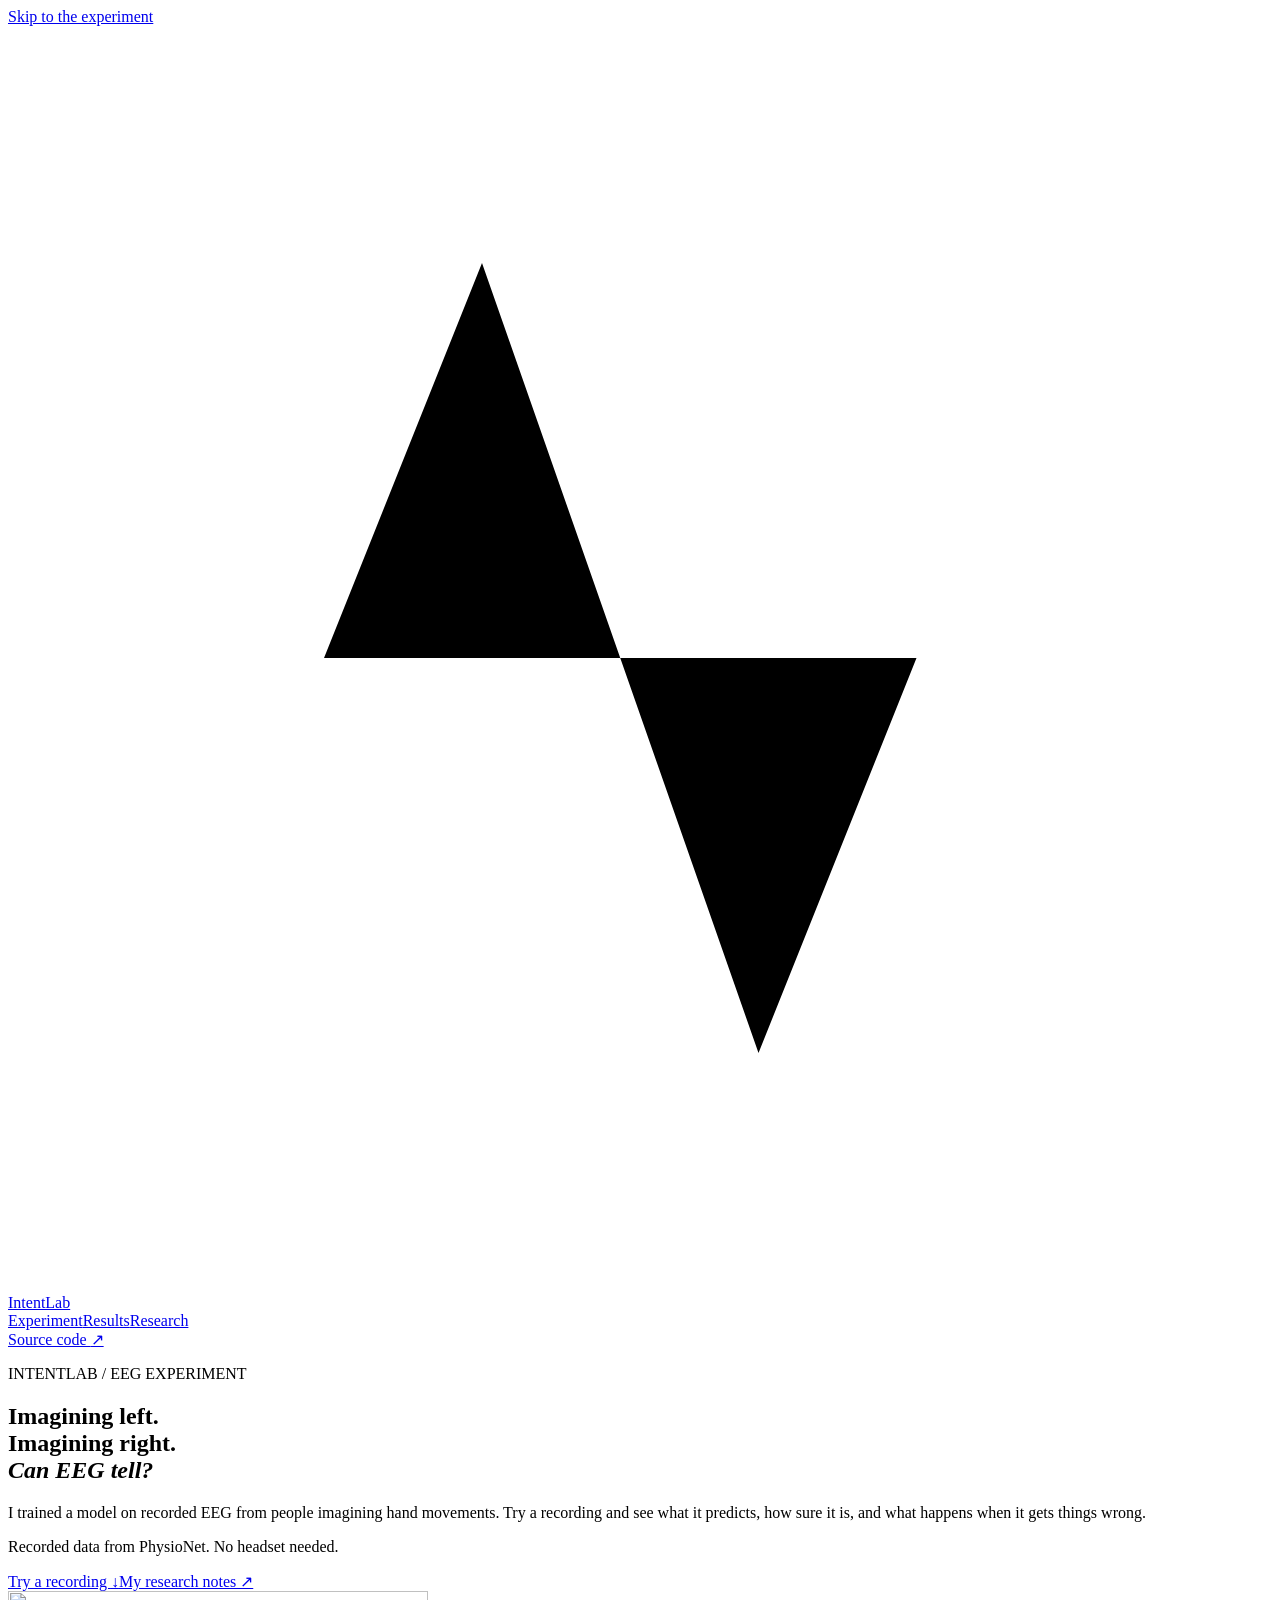
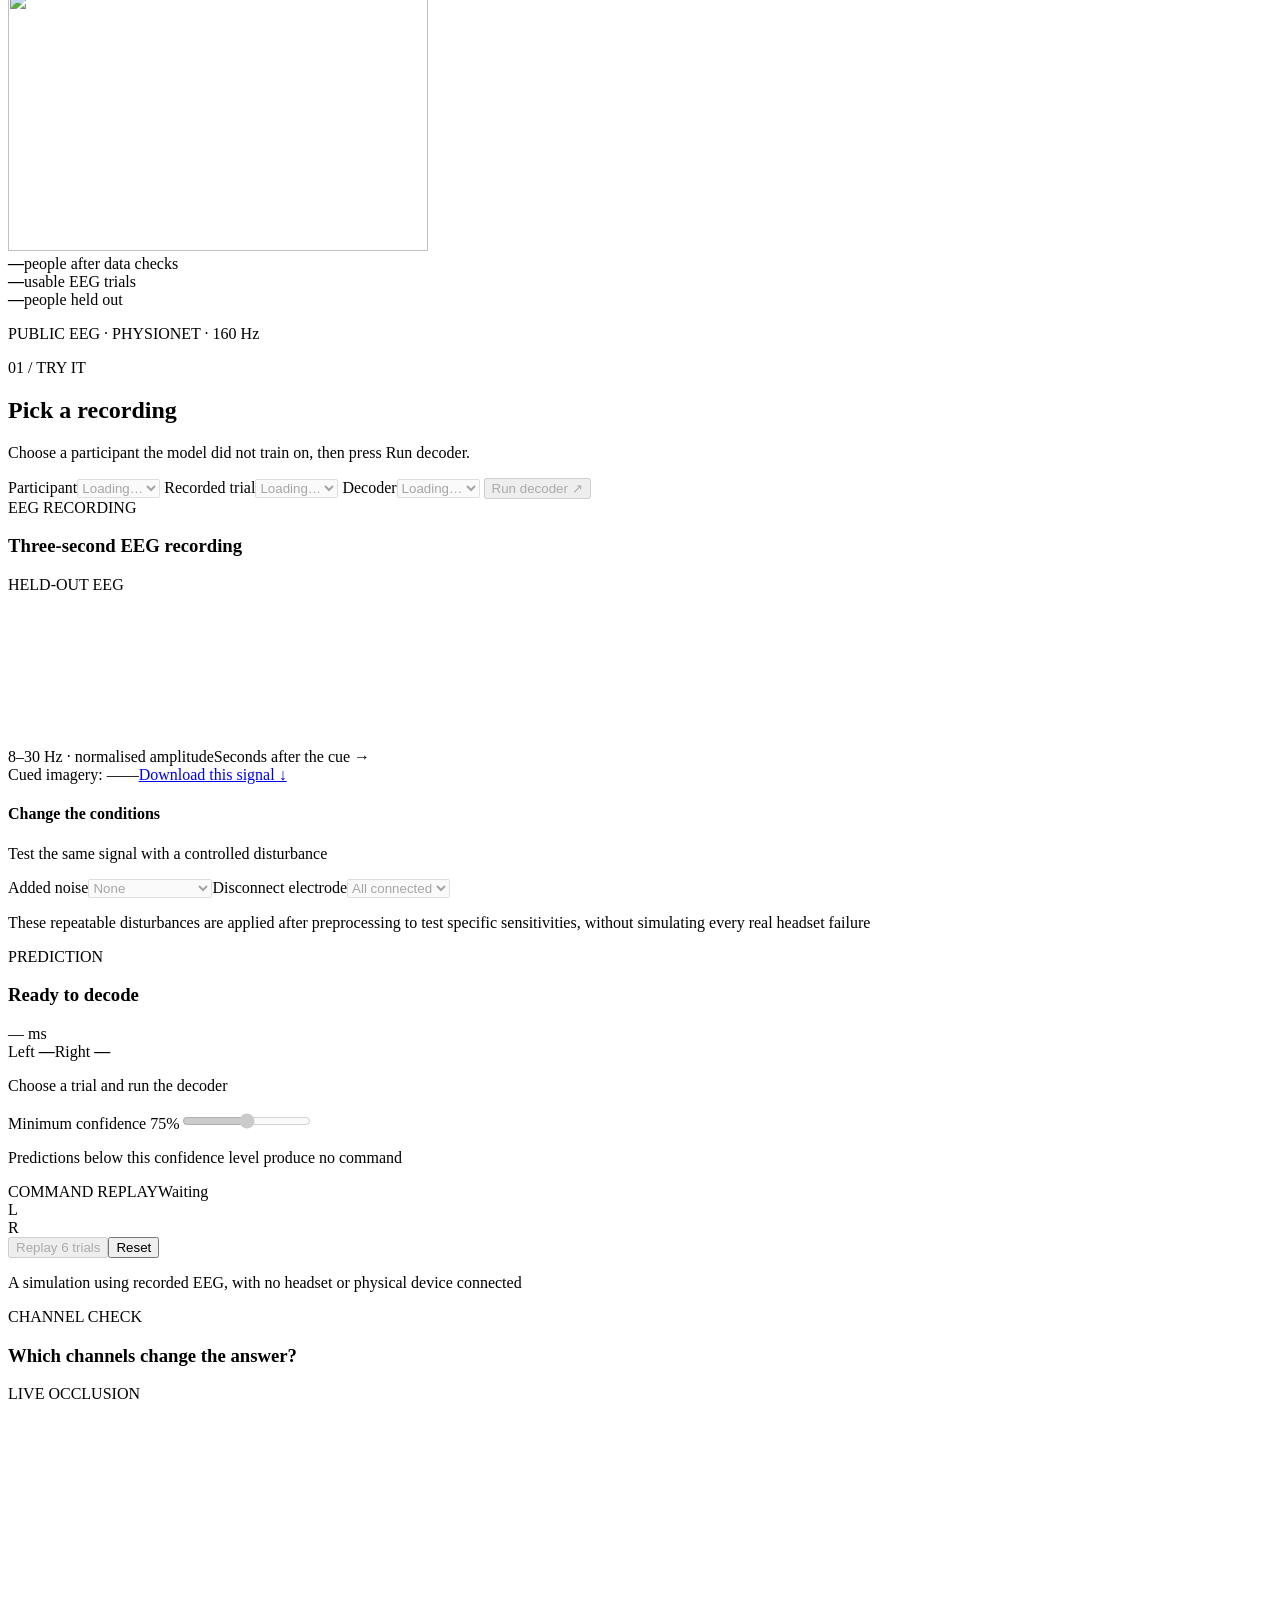
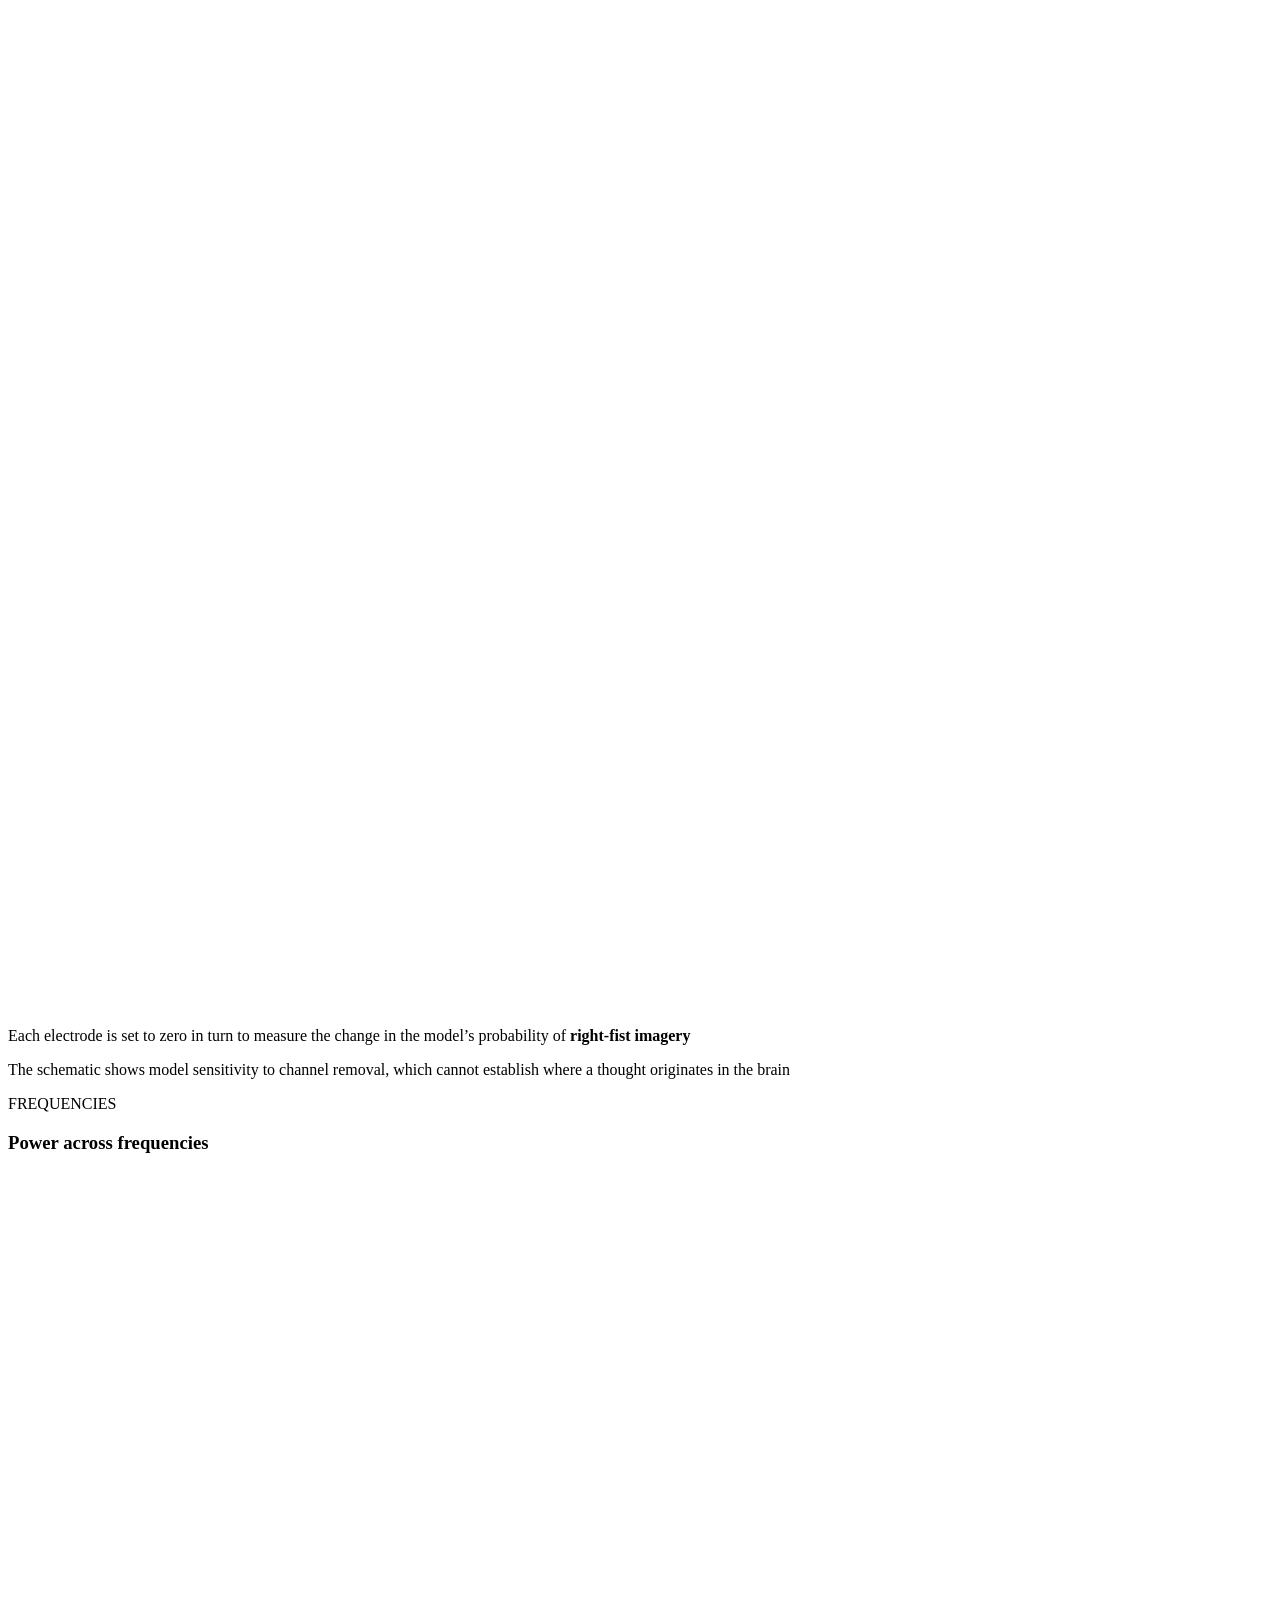
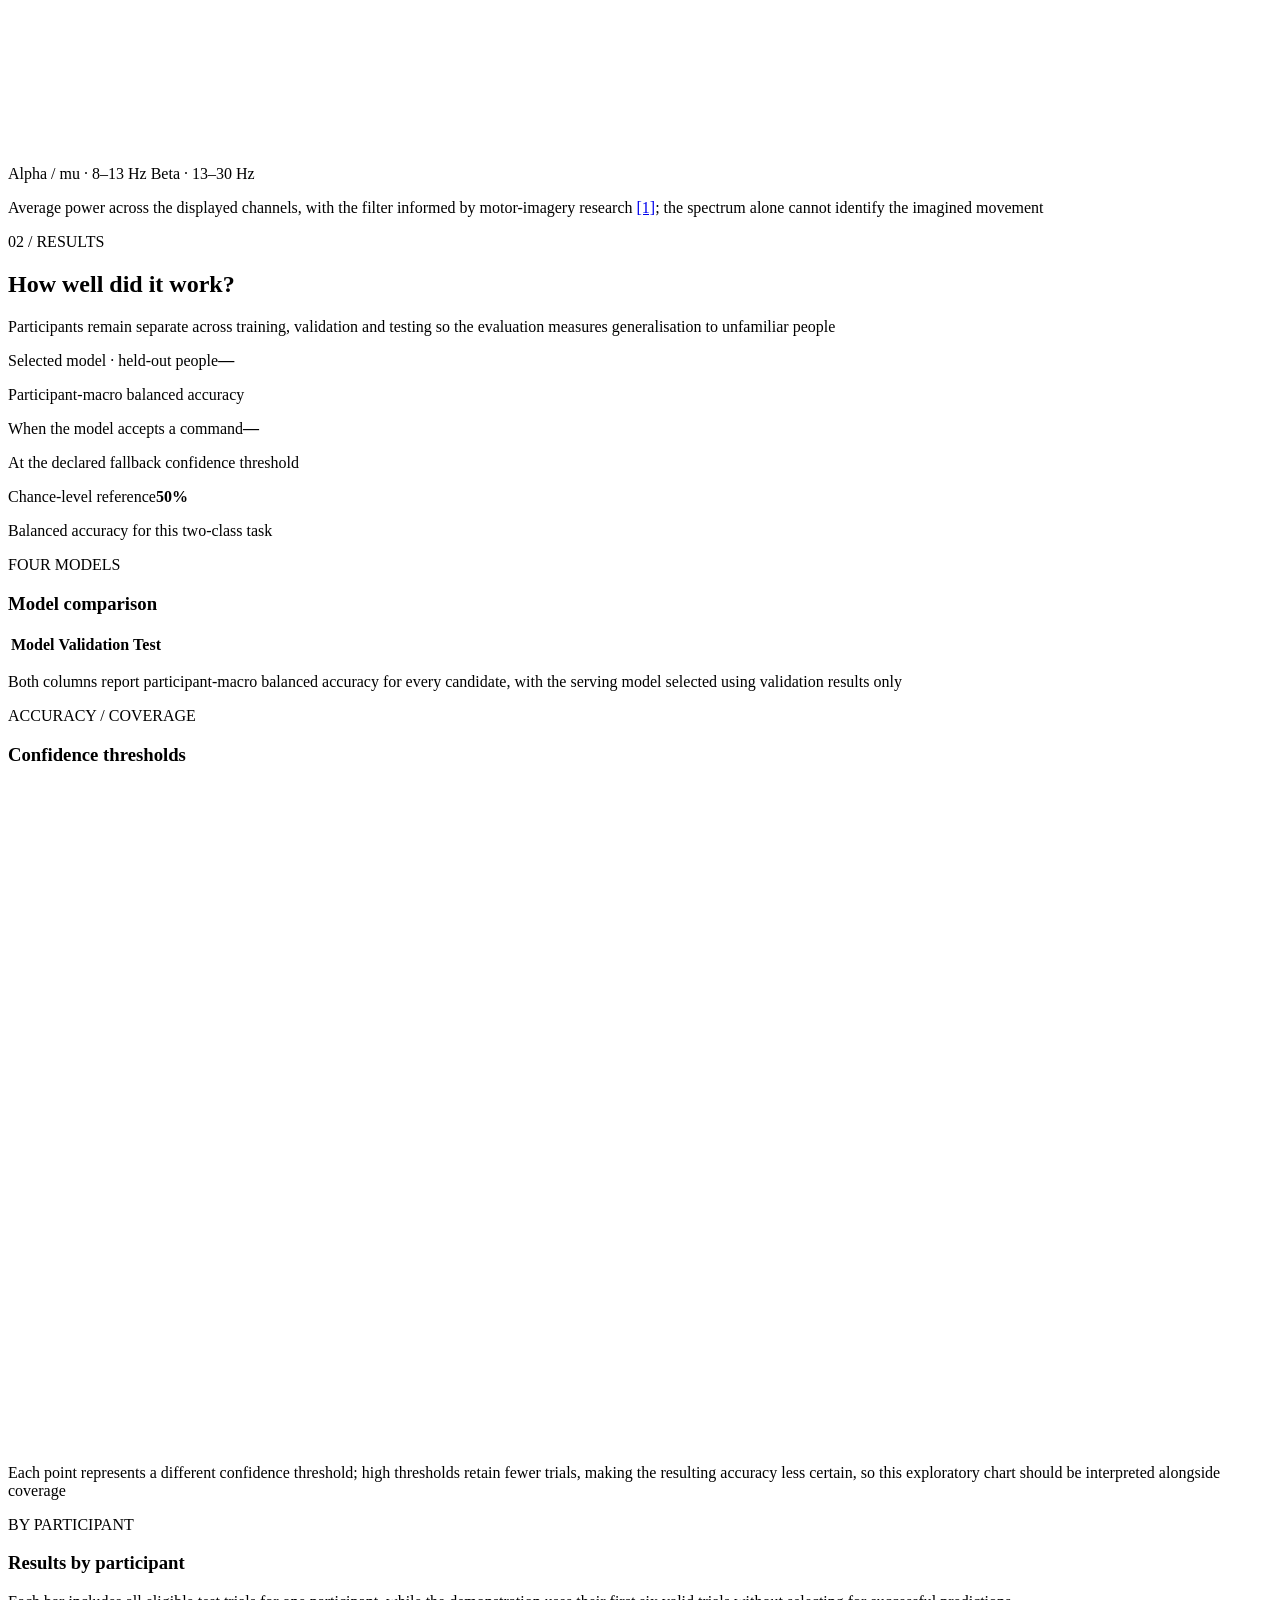
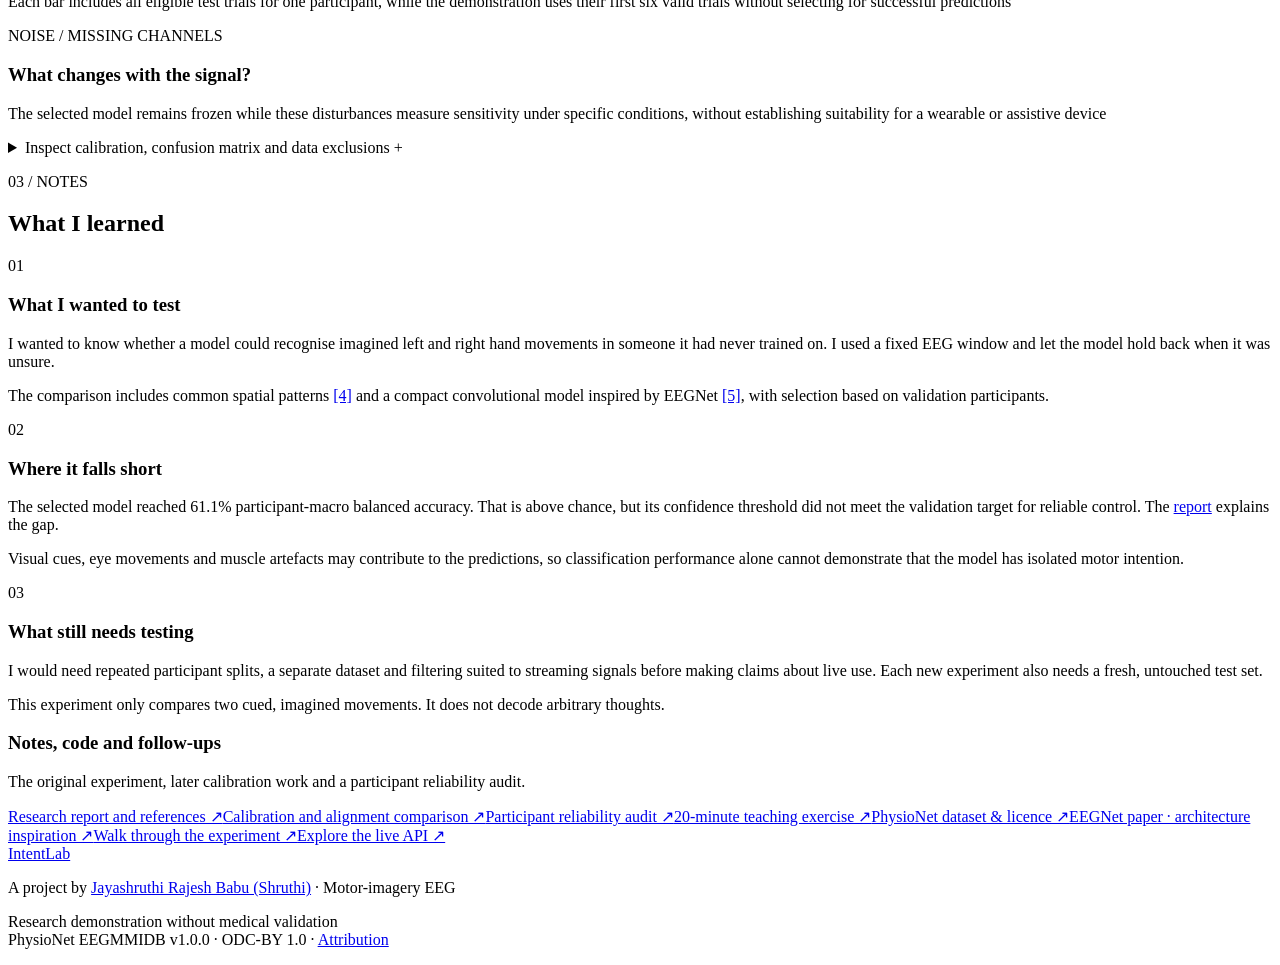
==== commit 7c094e5c: "Link IntentLab search metadata to full creator identity" ====
--- a/web/index.html
+++ b/web/index.html
@@ -6,12 +6,81 @@
     <meta name="theme-color" content="#595282" />
     <meta
       name="description"
-      content="An EEG experiment by Shruthi that classifies recorded imagined hand movements and evaluates predictions on participants unseen during training."
+      content="IntentLab by Jayashruthi Rajesh Babu (Shruthi): a recorded-EEG brain–computer interface experiment with motor-imagery predictions, confidence controls and evaluation."
     />
-    <title>IntentLab | Motor-imagery EEG decoding</title>
+    <title>IntentLab | EEG &amp; BCI by Jayashruthi Rajesh Babu</title>
+    <meta name="author" content="Jayashruthi Rajesh Babu" />
+    <meta name="robots" content="index, follow, max-image-preview:large" />
+    <link rel="canonical" href="https://intentlab-bci.vercel.app/" />
+    <meta property="og:type" content="website" />
+    <meta property="og:site_name" content="IntentLab" />
+    <meta property="og:title" content="IntentLab | EEG &amp; BCI by Jayashruthi Rajesh Babu" />
+    <meta property="og:description" content="IntentLab by Jayashruthi Rajesh Babu (Shruthi): a recorded-EEG brain–computer interface experiment with motor-imagery predictions, confidence controls and evaluation." />
+    <meta property="og:url" content="https://intentlab-bci.vercel.app/" />
+    <meta property="og:image" content="https://jayashruthi.com/projects/intentlab.png" />
+    <meta property="og:image:alt" content="IntentLab recorded-EEG decoding and confidence controls, by Jayashruthi Rajesh Babu." />
+    <meta name="twitter:card" content="summary_large_image" />
+    <meta name="twitter:title" content="IntentLab | EEG &amp; BCI by Jayashruthi Rajesh Babu" />
+    <meta name="twitter:description" content="IntentLab by Jayashruthi Rajesh Babu (Shruthi): a recorded-EEG brain–computer interface experiment with motor-imagery predictions, confidence controls and evaluation." />
+    <meta name="twitter:image" content="https://jayashruthi.com/projects/intentlab.png" />
+    <script type="application/ld+json">
+{
+  "@context": "https://schema.org",
+  "@graph": [
+    {
+      "@type": "Person",
+      "@id": "https://jayashruthi.com/#person",
+      "name": "Jayashruthi Rajesh Babu",
+      "alternateName": [
+        "Shruthi",
+        "Jaya",
+        "Jayashruthi",
+        "Shruthi Rajesh",
+        "Shruthi Rajesh Babu",
+        "Shruthi Rajeshbabu",
+        "Jayashruthi Rajeshbabu"
+      ],
+      "url": "https://jayashruthi.com/about",
+      "sameAs": [
+        "https://github.com/shrut10",
+        "https://www.linkedin.com/in/jayashruthi-r-6592101b9/"
+      ]
+    },
+    {
+      "@type": "WebPage",
+      "@id": "https://intentlab-bci.vercel.app/#webpage",
+      "url": "https://intentlab-bci.vercel.app/",
+      "name": "IntentLab | EEG & BCI by Jayashruthi Rajesh Babu",
+      "description": "IntentLab by Jayashruthi Rajesh Babu (Shruthi): a recorded-EEG brain–computer interface experiment with motor-imagery predictions, confidence controls and evaluation.",
+      "author": {
+        "@id": "https://jayashruthi.com/#person"
+      },
+      "mainEntity": {
+        "@id": "https://jayashruthi.com/projects/intentlab#software"
+      }
+    },
+    {
+      "@type": "SoftwareSourceCode",
+      "@id": "https://jayashruthi.com/projects/intentlab#software",
+      "name": "IntentLab",
+      "description": "Recorded-EEG motor-imagery BCI experiment by Jayashruthi Rajesh Babu, included in NeuroTechX’s Awesome BCI resources.",
+      "url": "https://jayashruthi.com/projects/intentlab",
+      "codeRepository": "https://github.com/shrut10/intentlab-bci",
+      "author": {
+        "@id": "https://jayashruthi.com/#person"
+      },
+      "programmingLanguage": [
+        "Python",
+        "JavaScript"
+      ],
+      "citation": "https://github.com/NeuroTechX/awesome-bci#tutorials-and-project-ideas"
+    }
+  ]
+}
+    </script>
     <link rel="icon" href="/favicon.svg" type="image/svg+xml" />
-    <link rel="stylesheet" href="/static/styles.css" />
-    <link rel="stylesheet" href="/static/pixel.css" />
+    <link rel="stylesheet" href="/static/styles.css?v=pixel-20261018" />
+    <link rel="stylesheet" href="/static/pixel.css?v=pixel-20261018" />
     <script src="/static/app.js" defer></script>
   </head>
   <body>
@@ -502,7 +571,7 @@
         <p>
           A project by
           <a href="https://jayashruthi.com" target="_blank" rel="noopener"
-            >Shruthi</a
+            >Jayashruthi Rajesh Babu (Shruthi)</a
           >
           · Motor-imagery EEG
         </p>
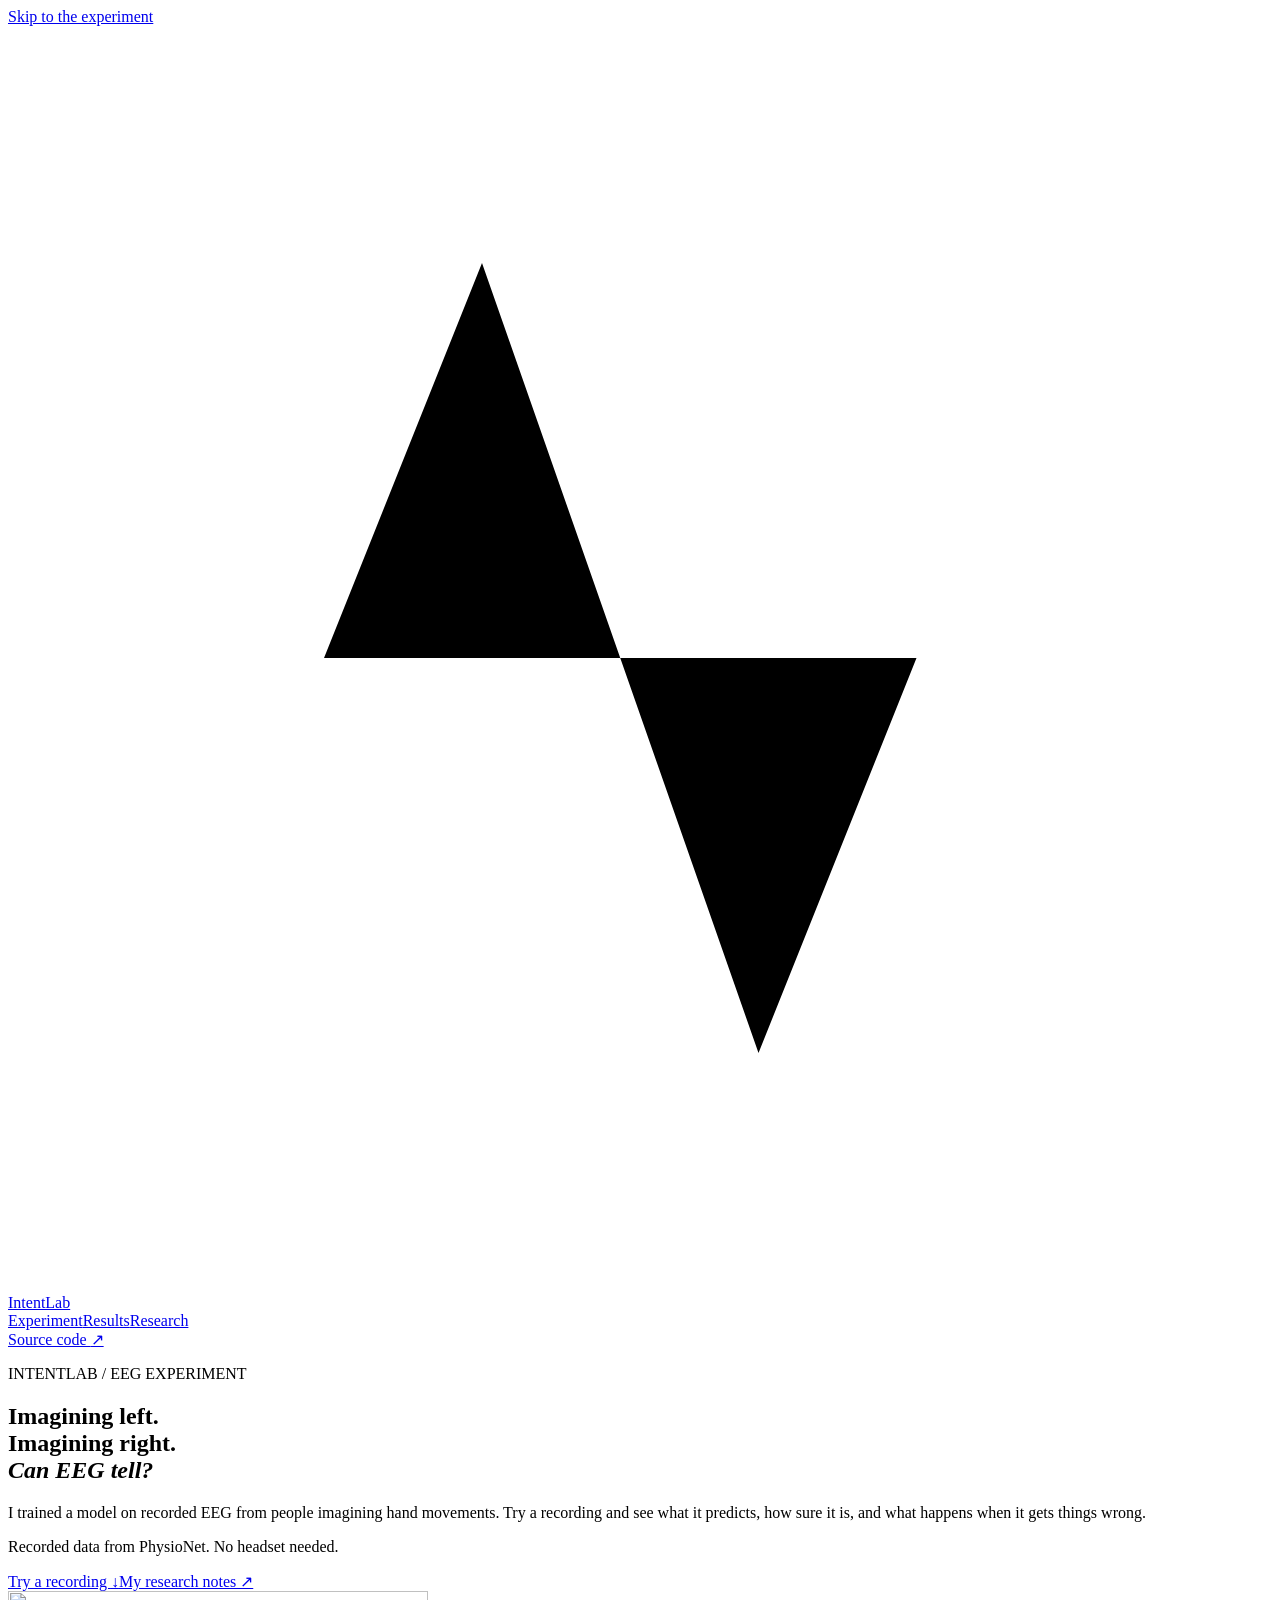
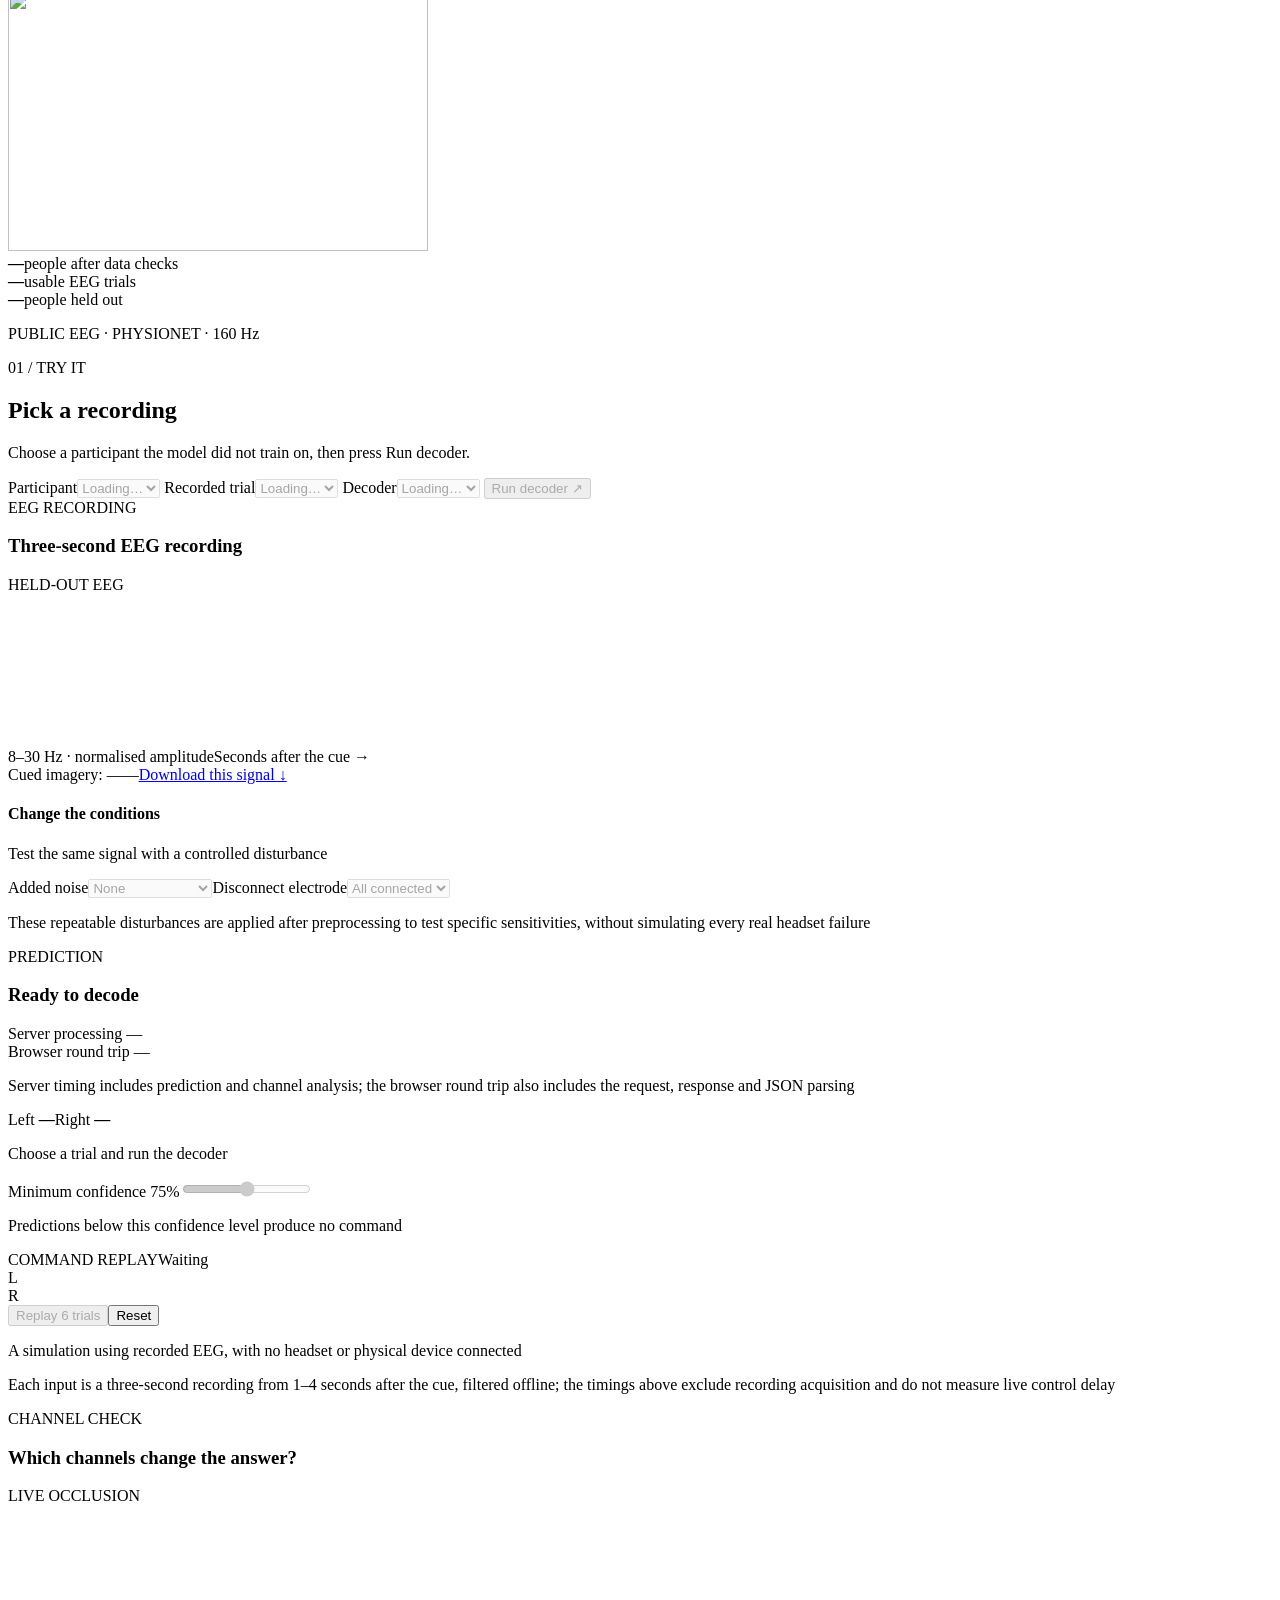
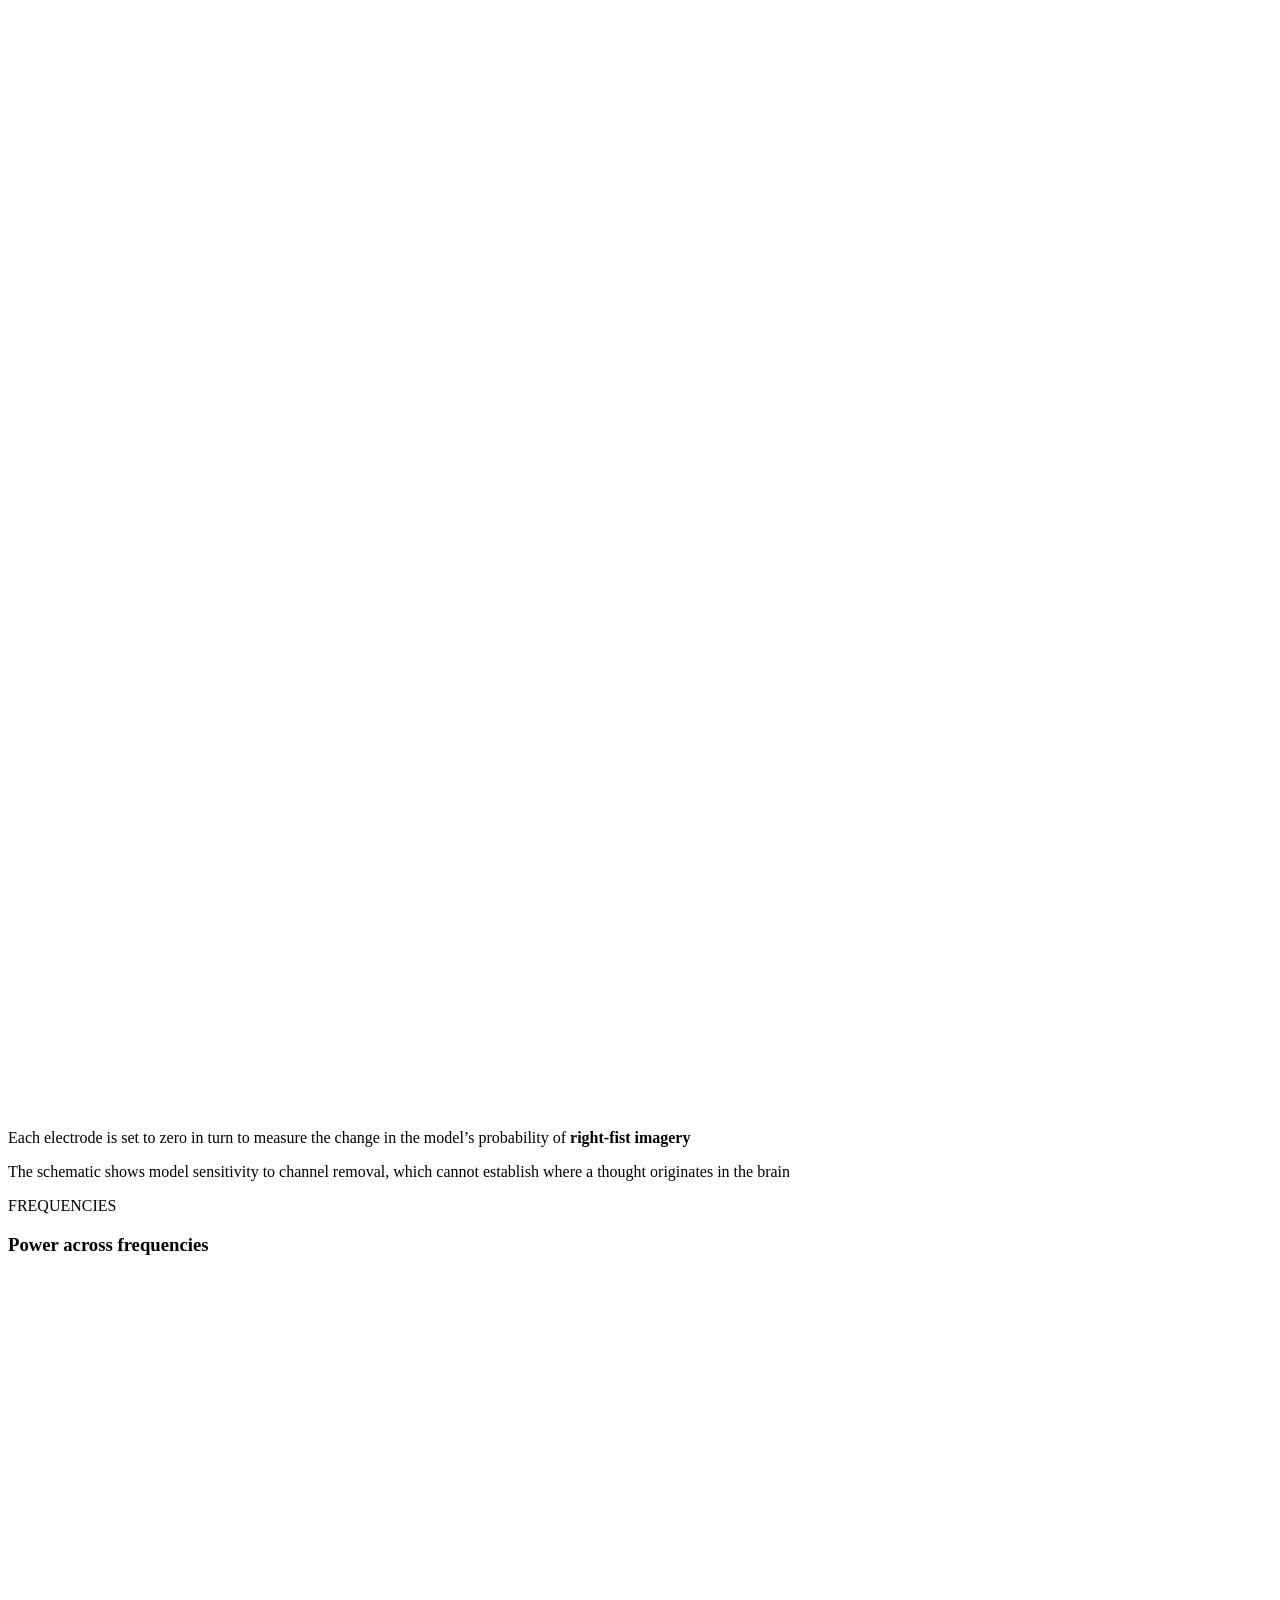
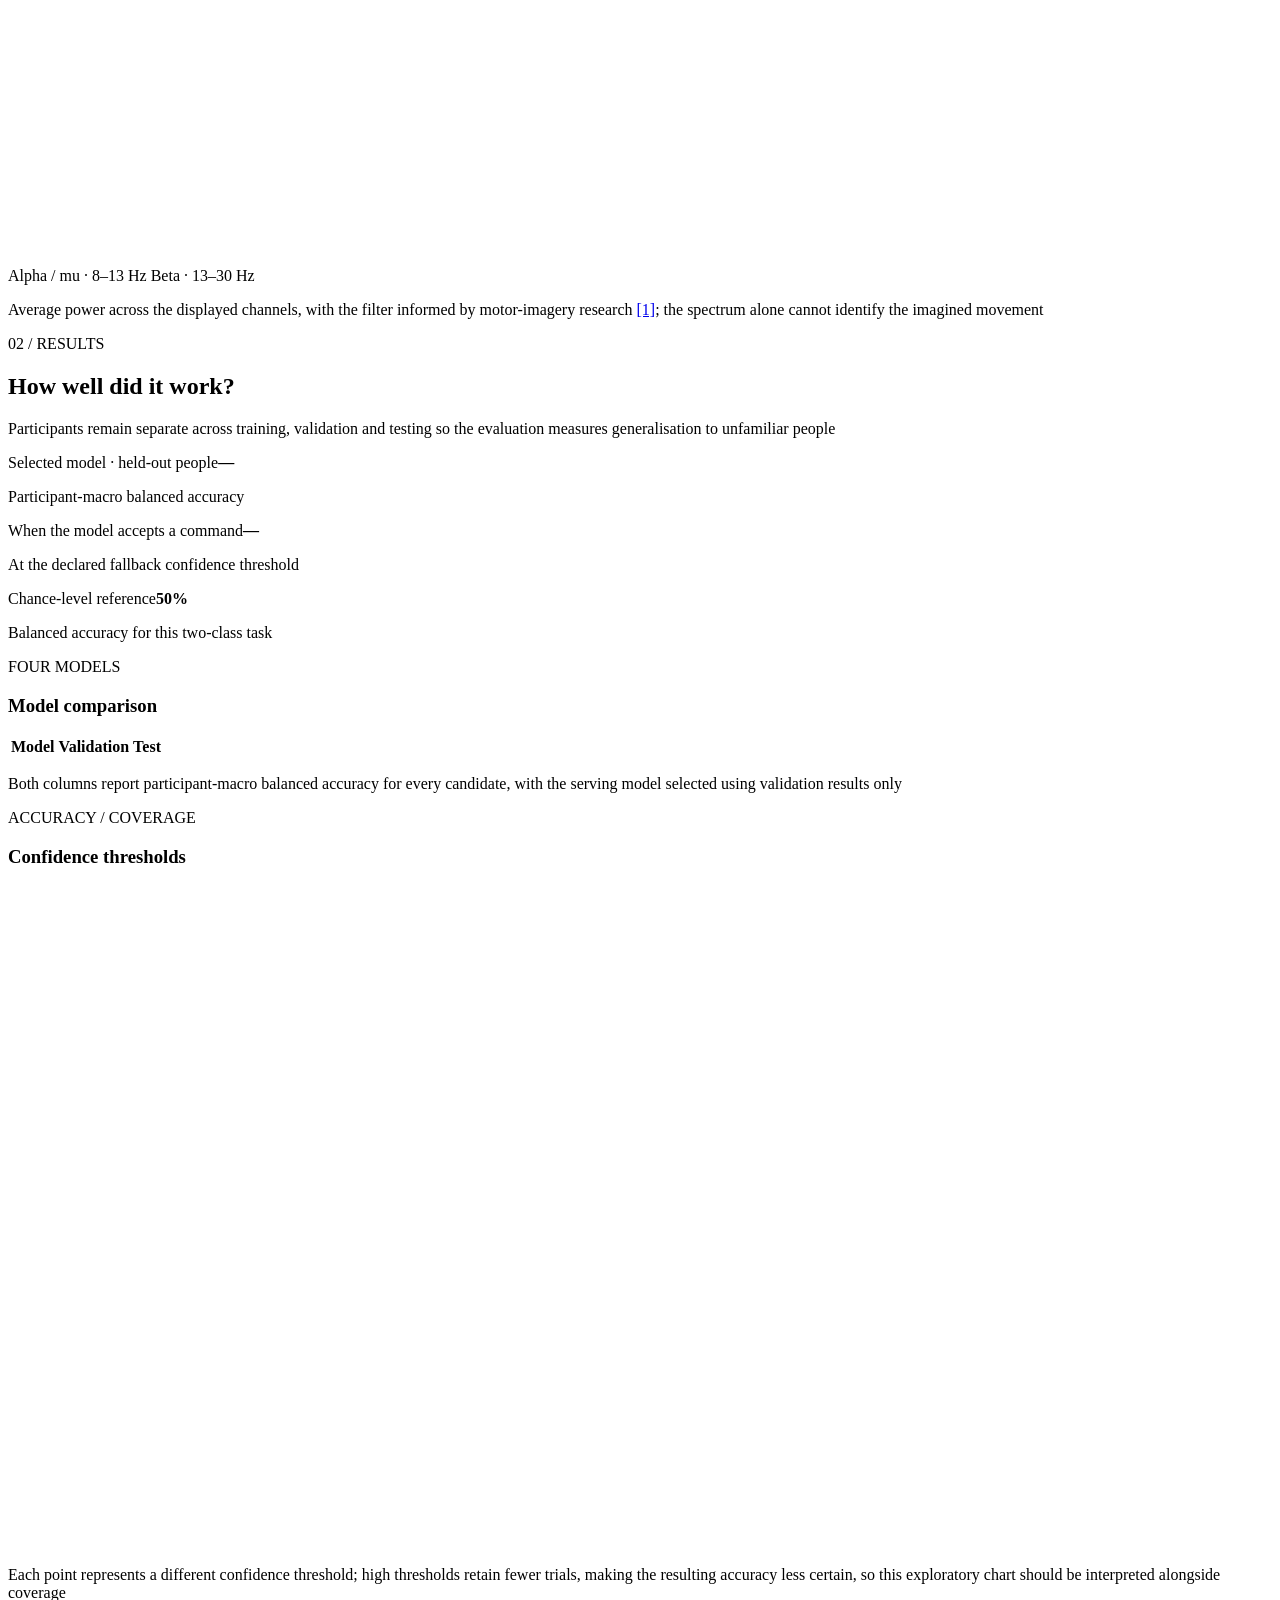
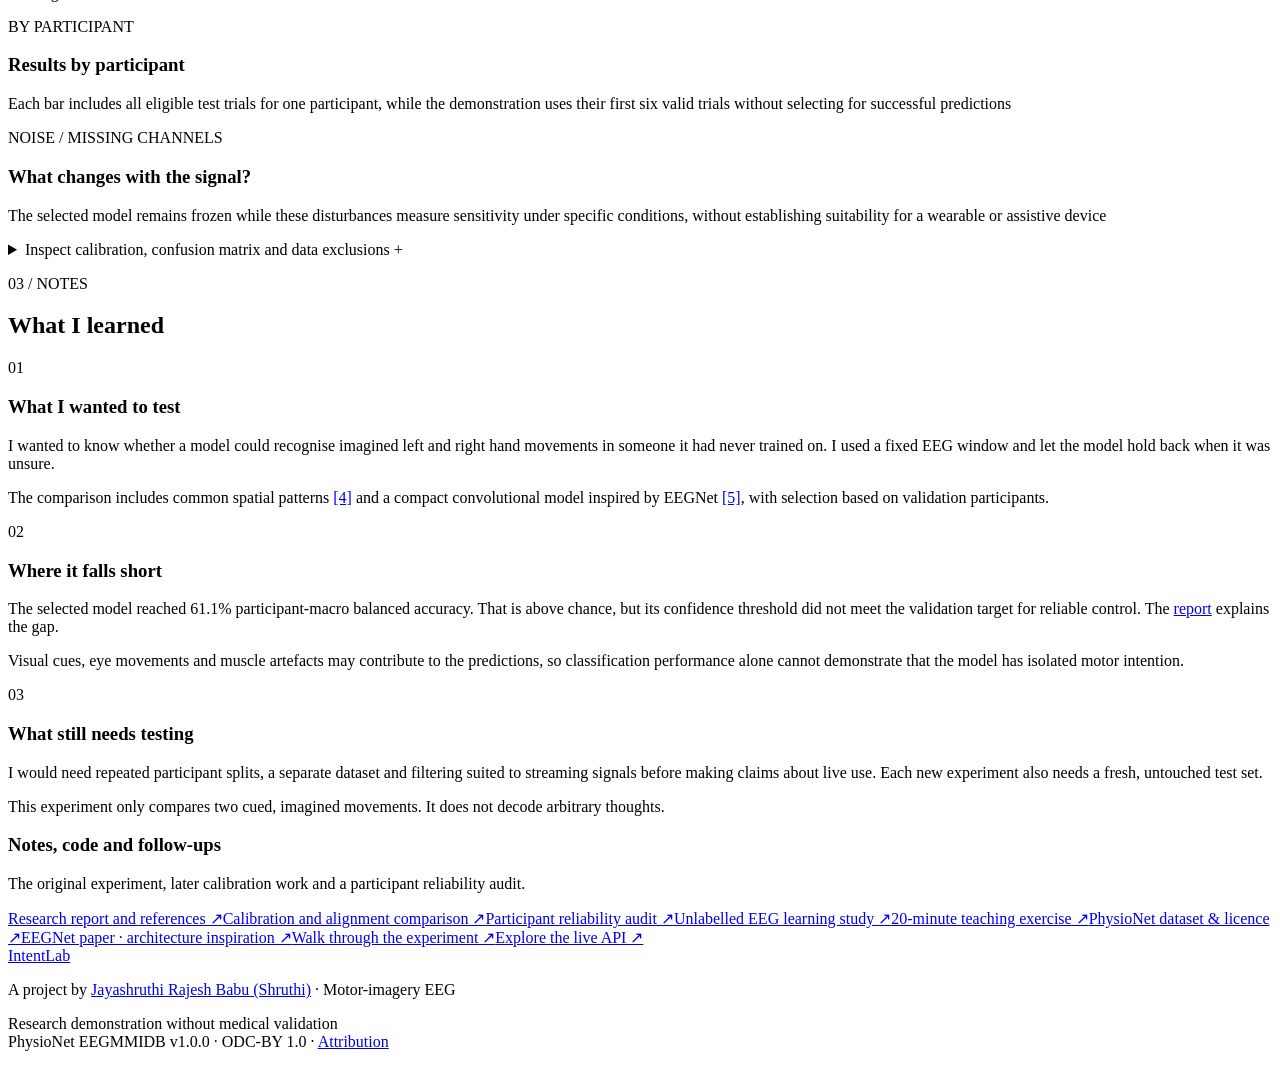
==== commit e3552fee: "Publish validation-only EEG pretraining study and timing audit" ====
--- a/web/index.html
+++ b/web/index.html
@@ -255,8 +255,15 @@
                   <span class="eyebrow">PREDICTION</span>
                   <h3 id="decision-title">Ready to decode</h3>
                 </div>
-                <span id="latency" class="mono">— ms</span>
-              </div>
+              </div>
+              <p class="small-note" aria-label="Request timing">
+                <span id="latency">Server processing —</span><br />
+                <span id="request-latency">Browser round trip —</span>
+              </p>
+              <p class="small-note">
+                Server timing includes prediction and channel analysis; the browser
+                round trip also includes the request, response and JSON parsing
+              </p>
               <div class="probability-block">
                 <div class="probability-labels">
                   <span>Left <strong id="left-prob">—</strong></span
@@ -304,6 +311,11 @@
                 </div>
                 <p id="replay-status" class="small-note" aria-live="polite">
                   A simulation using recorded EEG, with no headset or physical device connected
+                </p>
+                <p class="small-note">
+                  Each input is a three-second recording from 1–4 seconds after
+                  the cue, filtered offline; the timings above exclude recording
+                  acquisition and do not measure live control delay
                 </p>
               </div>
             </div>
@@ -541,7 +553,7 @@
                 The original experiment, later calibration work and a participant reliability audit.
               </p>
             </div>
-            <div><a href="/research">Research report and references ↗</a><a href="/research/adaptation">Calibration and alignment comparison ↗</a><a href="/research/reliability">Participant reliability audit ↗</a><a href="https://github.com/shrut10/intentlab-bci/blob/main/docs/TEACHING.md">20-minute teaching exercise ↗</a><a href="https://physionet.org/content/eegmmidb/1.0.0/"
+            <div><a href="/research">Research report and references ↗</a><a href="/research/adaptation">Calibration and alignment comparison ↗</a><a href="/research/reliability">Participant reliability audit ↗</a><a href="/research/pretraining">Unlabelled EEG learning study ↗</a><a href="https://github.com/shrut10/intentlab-bci/blob/main/docs/TEACHING.md">20-minute teaching exercise ↗</a><a href="https://physionet.org/content/eegmmidb/1.0.0/"
                 target="_blank"
                 rel="noopener"
                 >PhysioNet dataset & licence ↗</a
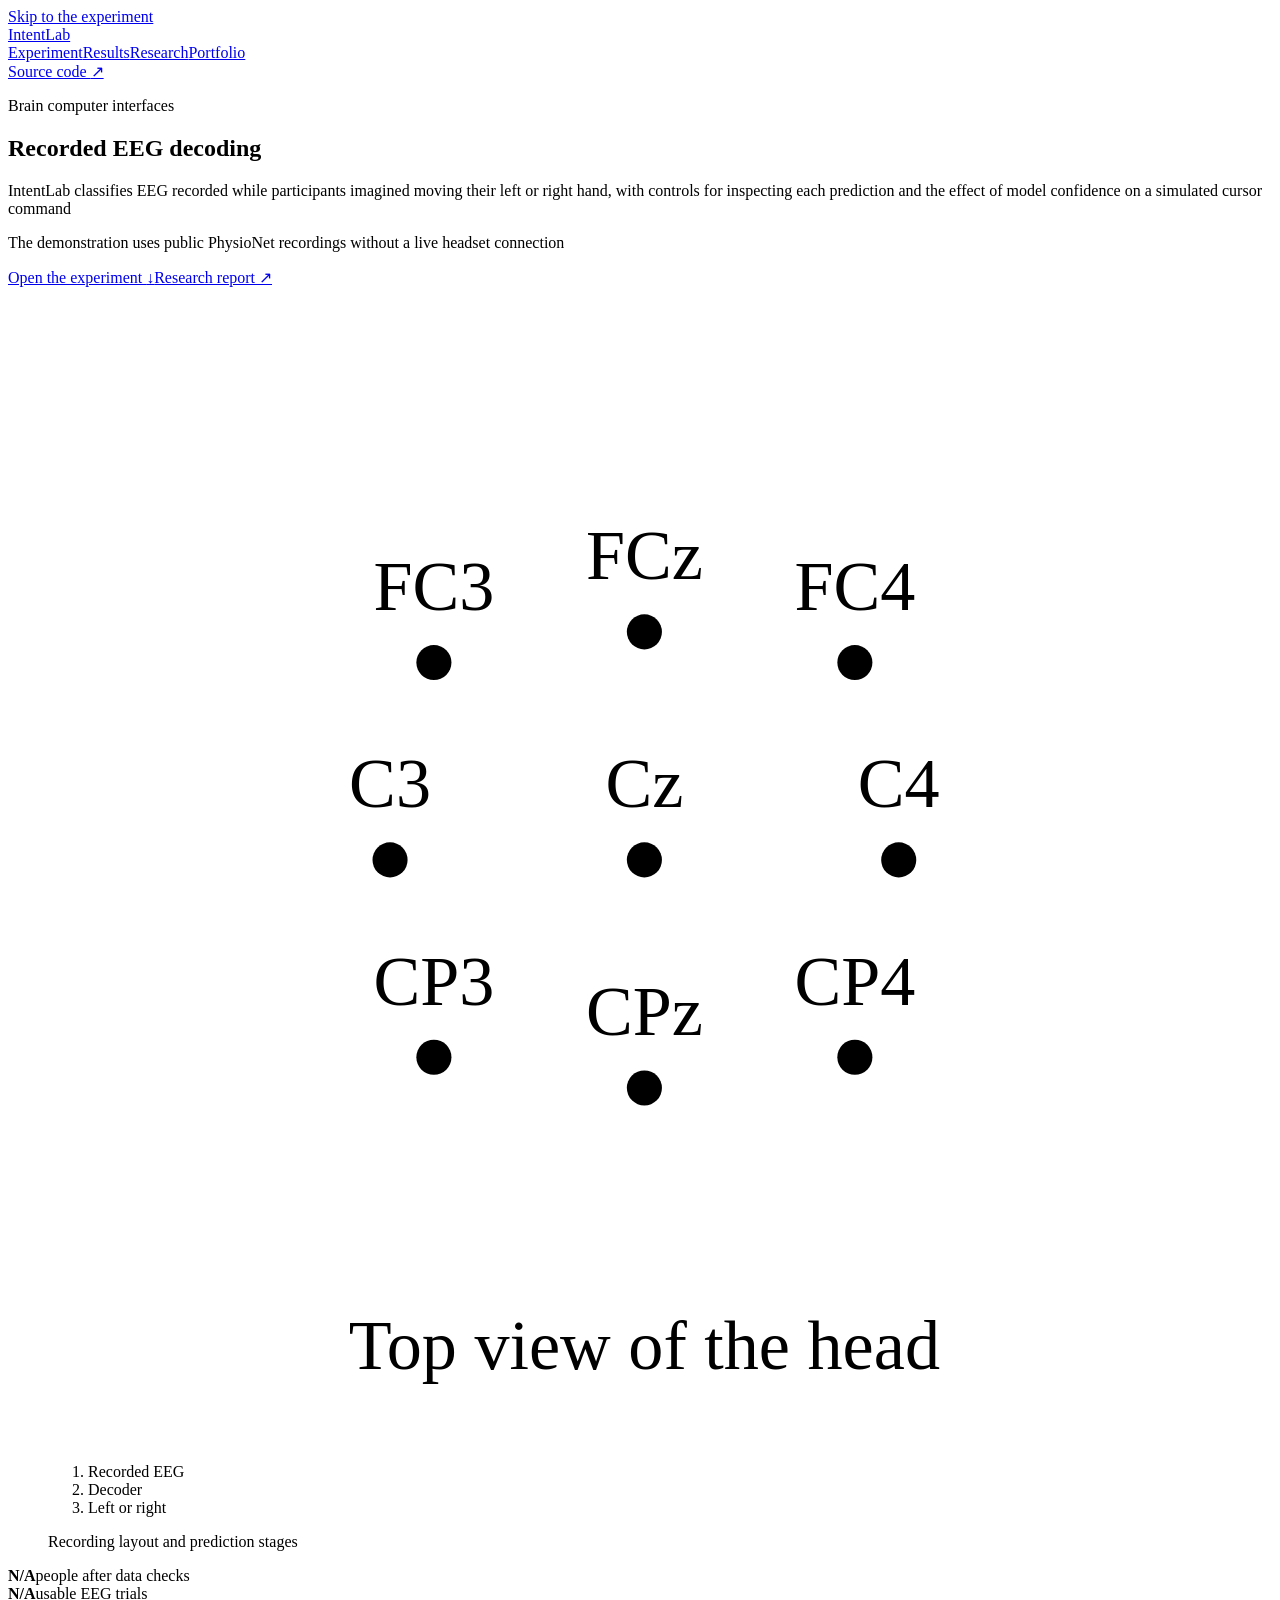
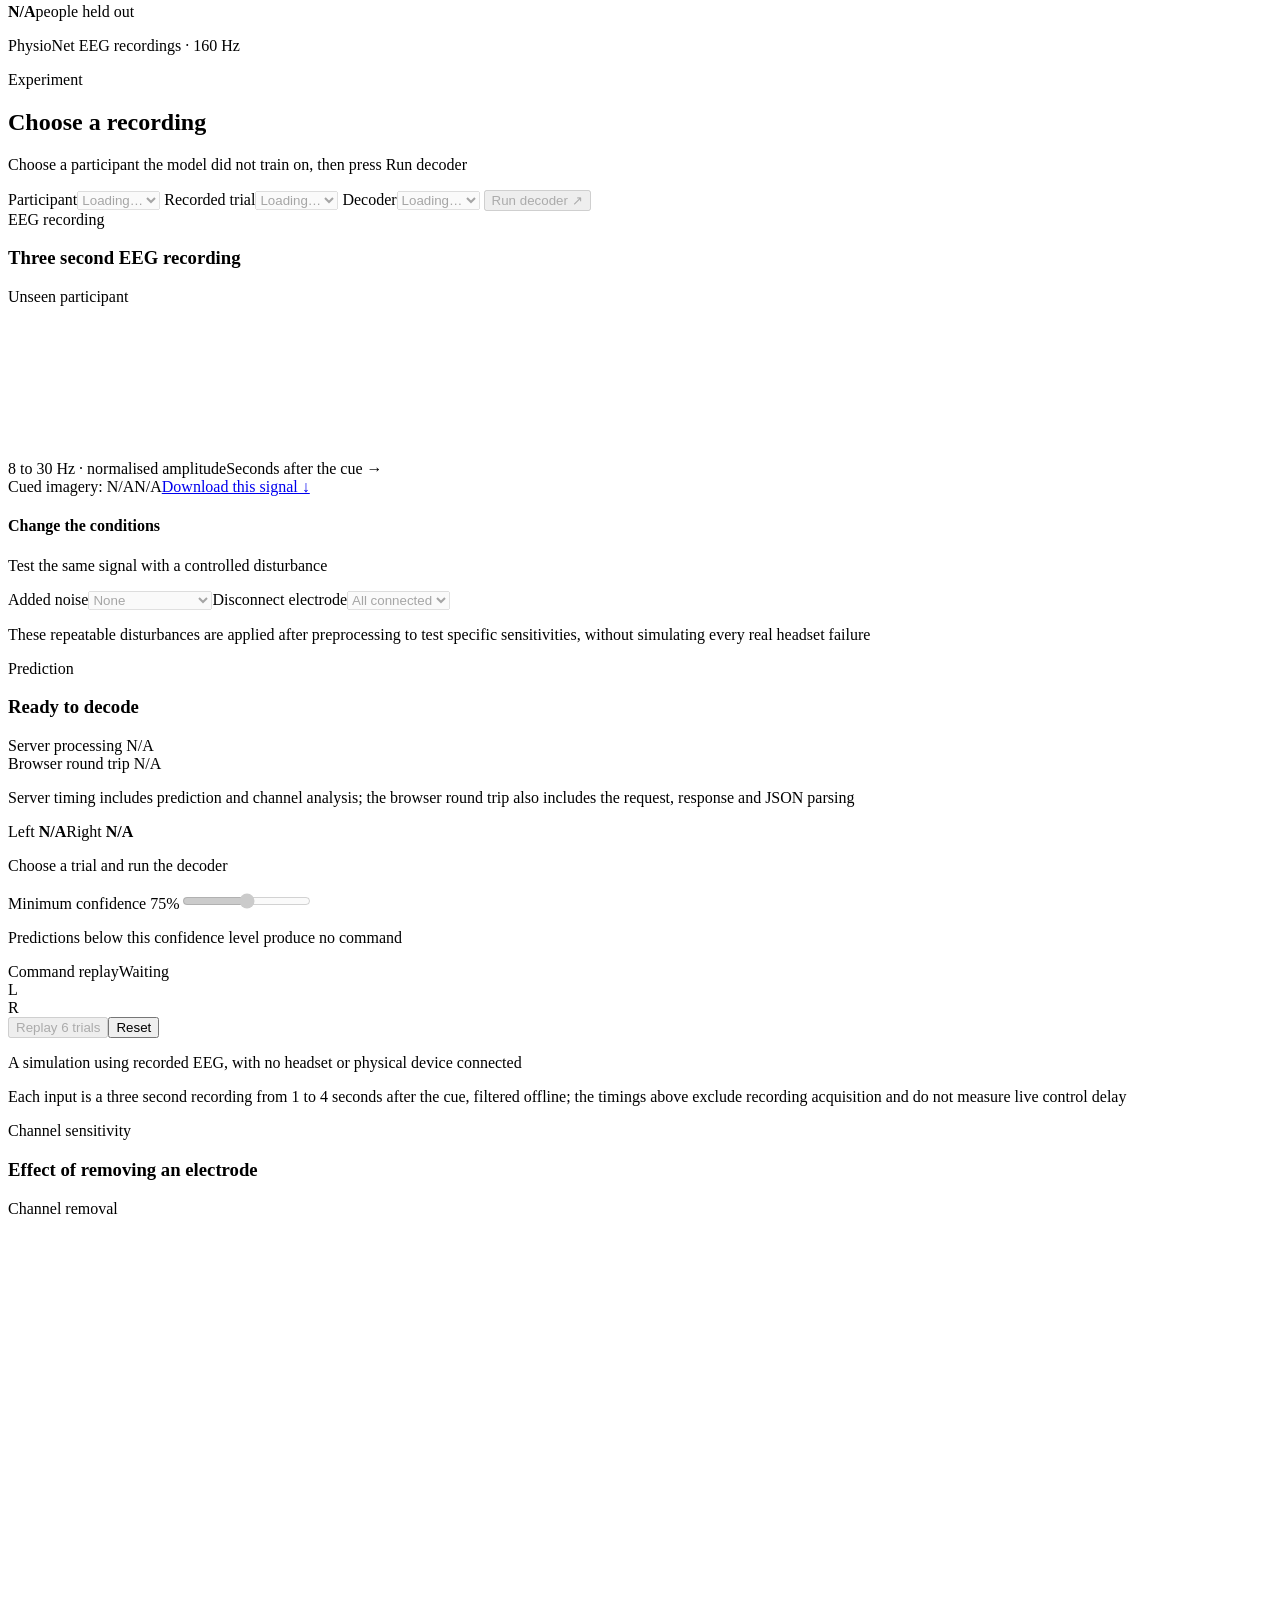
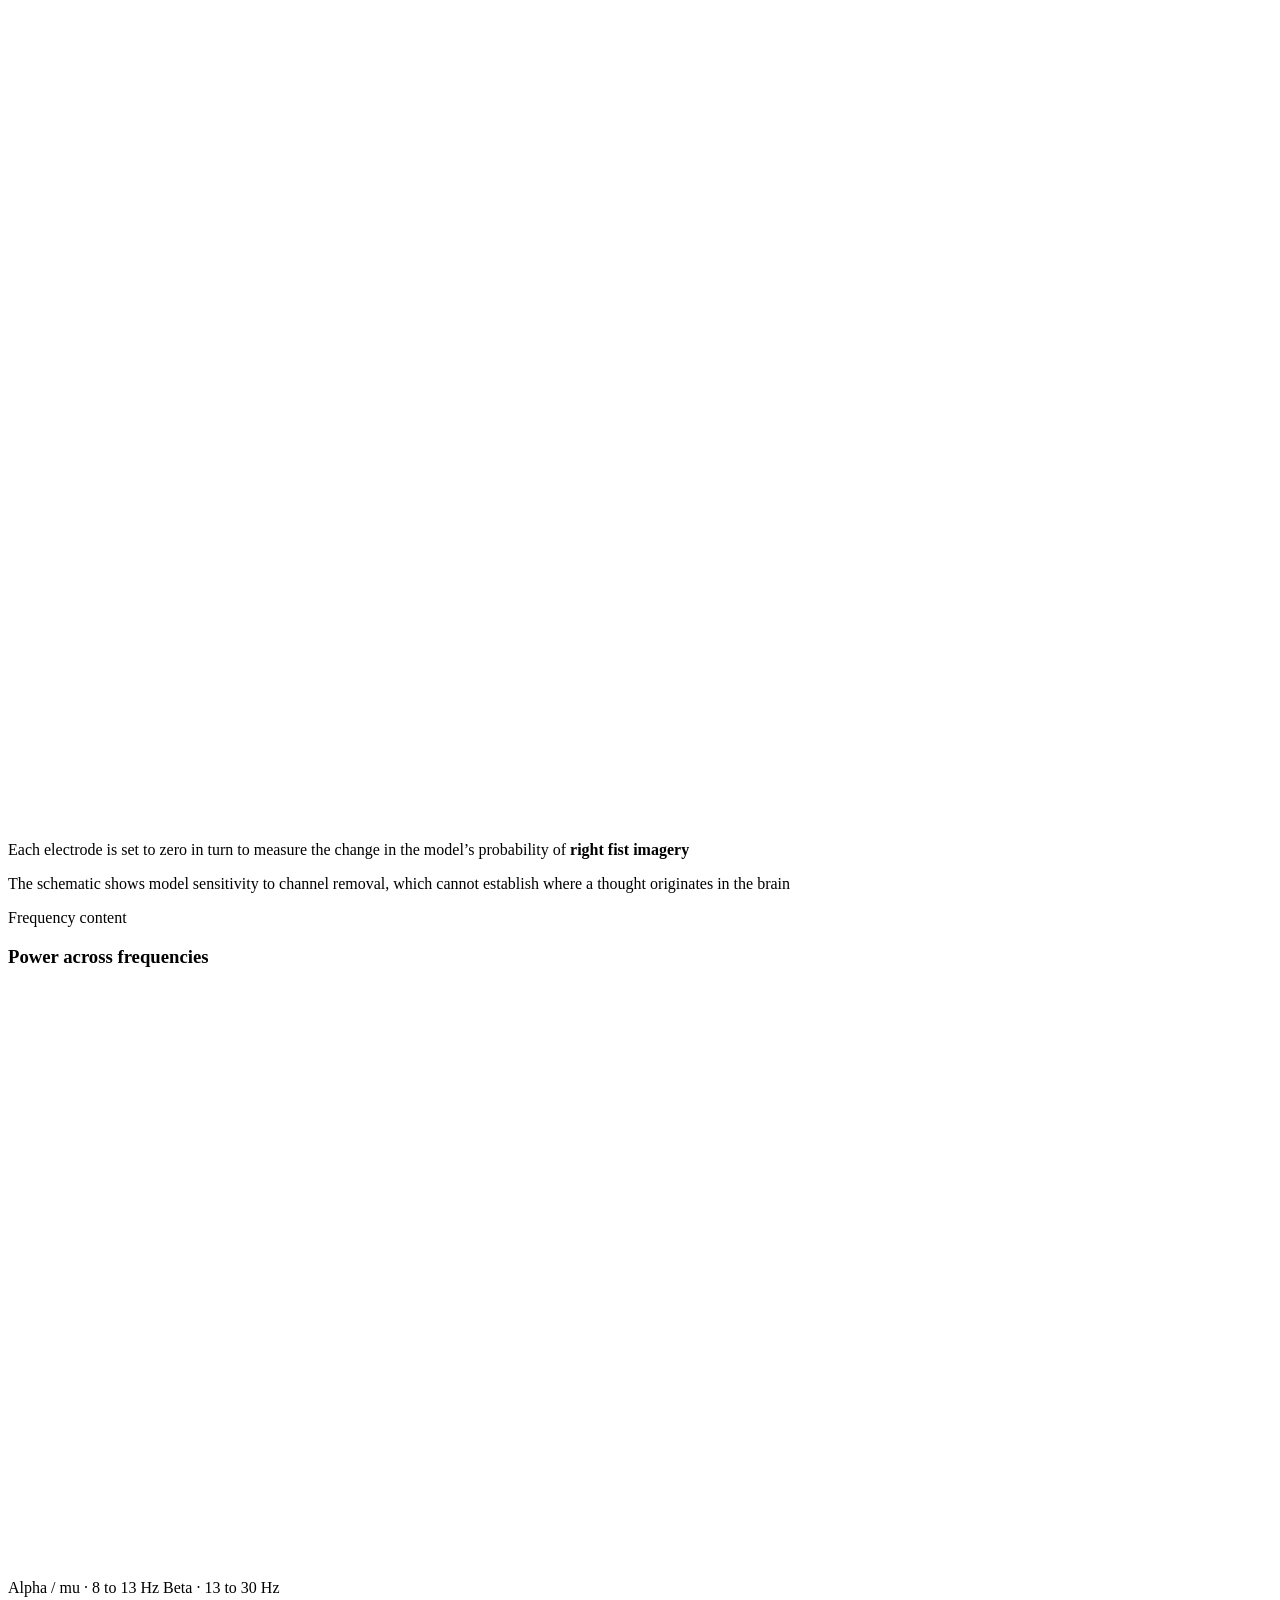
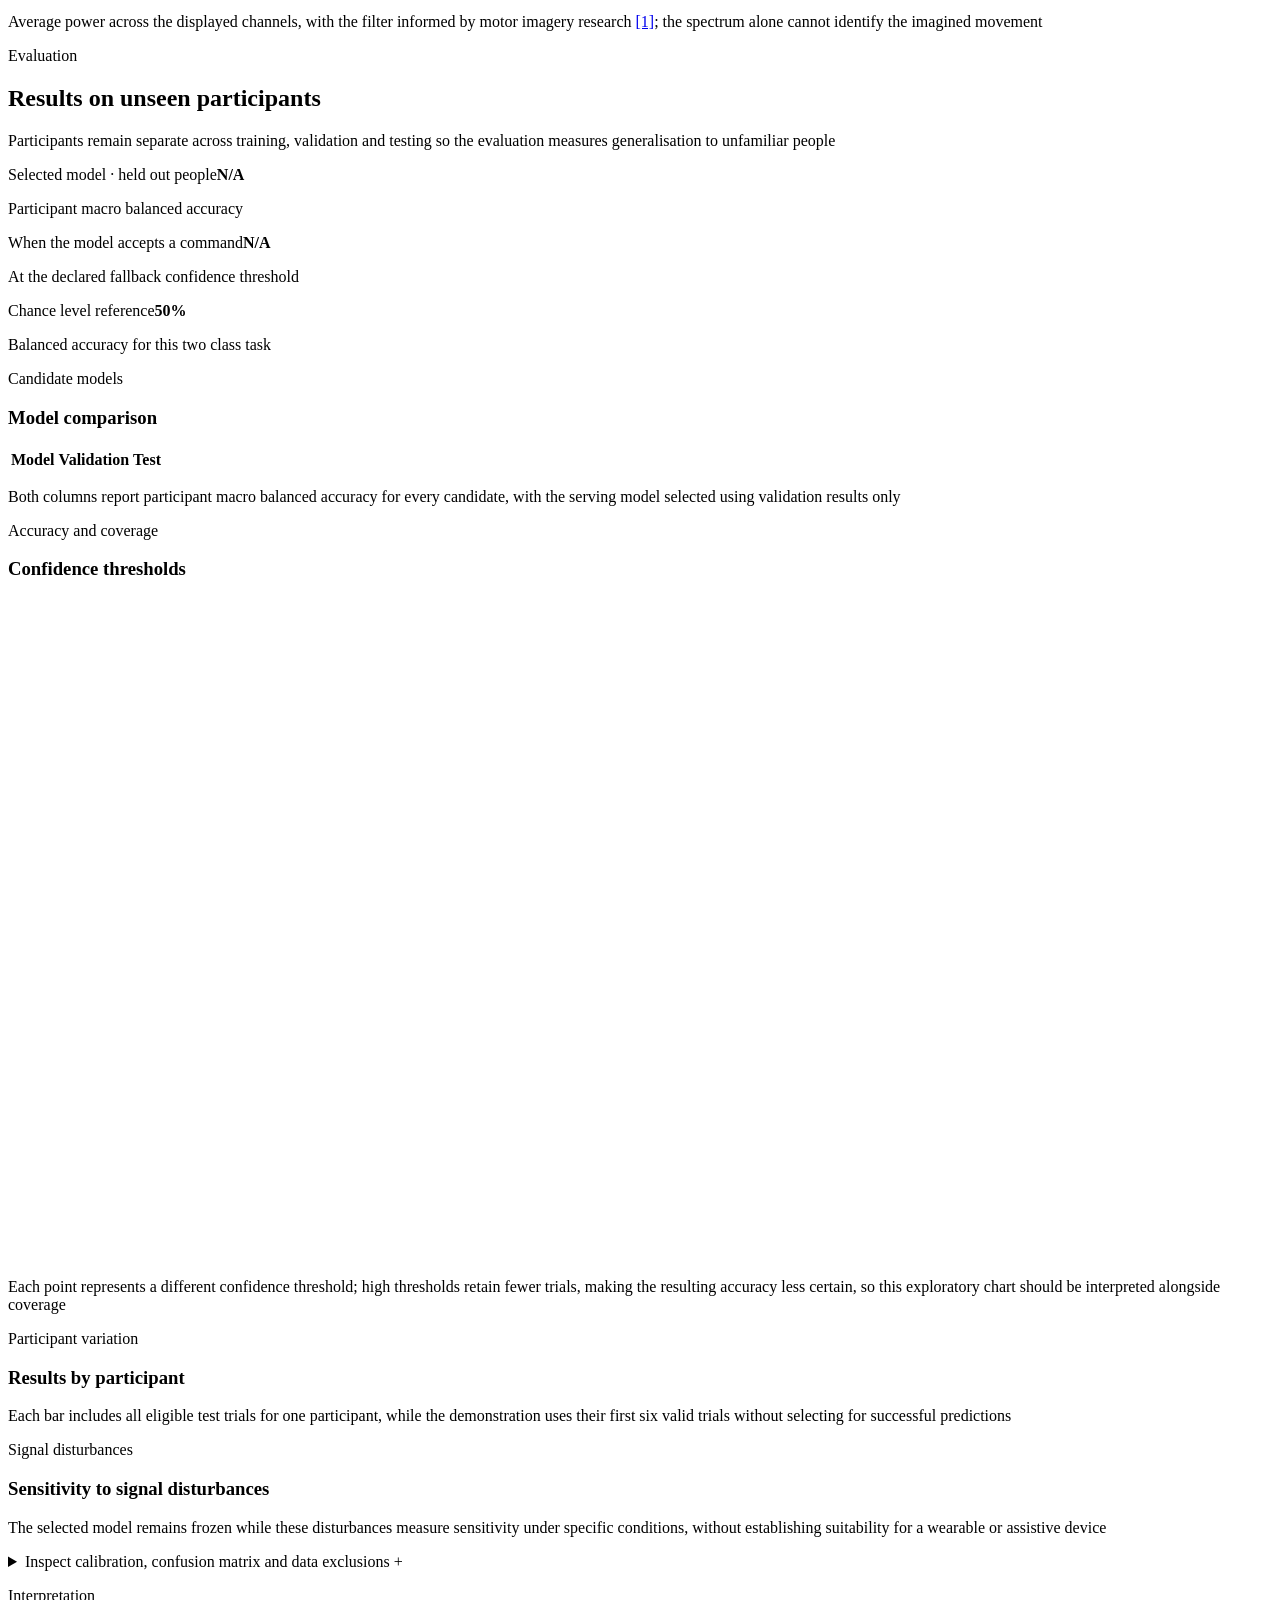
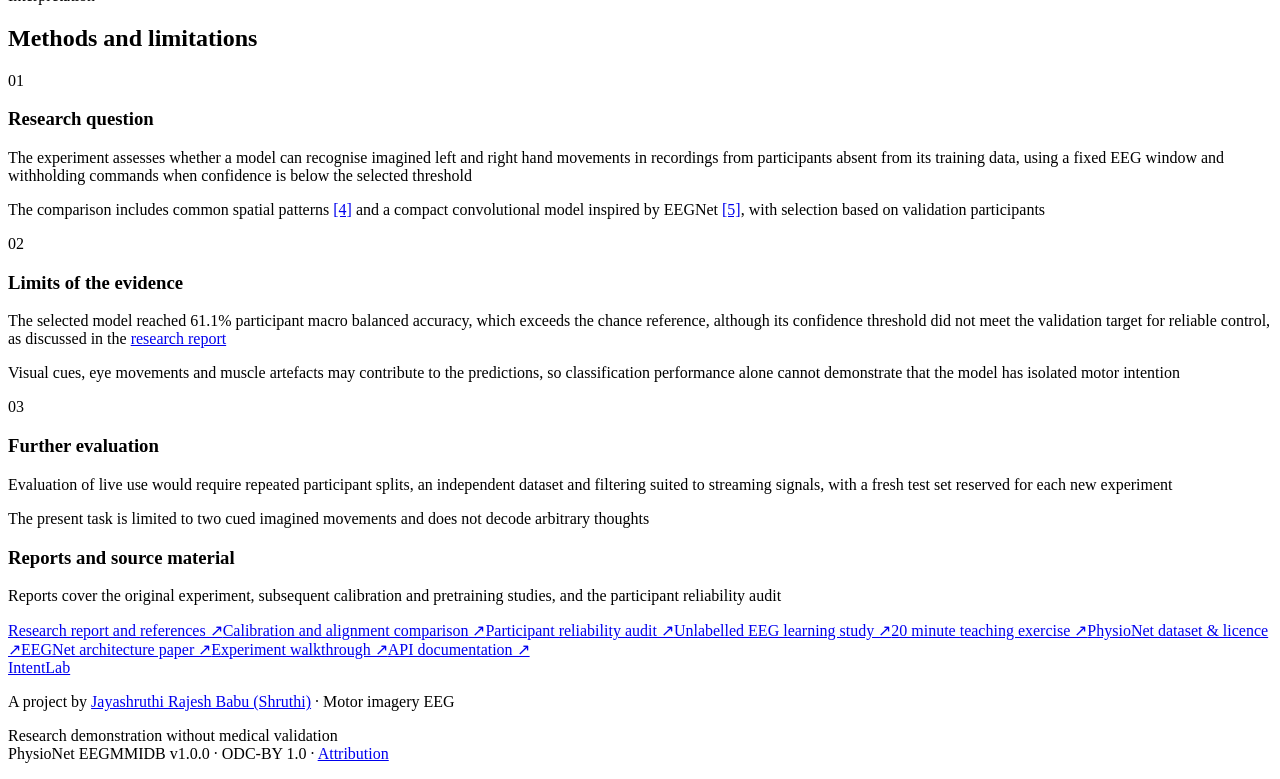
==== commit b3638dfa: "Align IntentLab demo and reports with black neon portfolio design" ====
--- a/web/index.html
+++ b/web/index.html
@@ -3,10 +3,10 @@
   <head>
     <meta charset="utf-8" />
     <meta name="viewport" content="width=device-width, initial-scale=1" />
-    <meta name="theme-color" content="#595282" />
+    <meta name="theme-color" content="#000000" />
     <meta
       name="description"
-      content="IntentLab by Jayashruthi Rajesh Babu (Shruthi): a recorded-EEG brain–computer interface experiment with motor-imagery predictions, confidence controls and evaluation."
+      content="IntentLab by Jayashruthi Rajesh Babu (Shruthi): a recorded EEG brain computer interface experiment with motor imagery predictions, confidence controls and evaluation"
     />
     <title>IntentLab | EEG &amp; BCI by Jayashruthi Rajesh Babu</title>
     <meta name="author" content="Jayashruthi Rajesh Babu" />
@@ -15,14 +15,14 @@
     <meta property="og:type" content="website" />
     <meta property="og:site_name" content="IntentLab" />
     <meta property="og:title" content="IntentLab | EEG &amp; BCI by Jayashruthi Rajesh Babu" />
-    <meta property="og:description" content="IntentLab by Jayashruthi Rajesh Babu (Shruthi): a recorded-EEG brain–computer interface experiment with motor-imagery predictions, confidence controls and evaluation." />
+    <meta property="og:description" content="IntentLab by Jayashruthi Rajesh Babu (Shruthi): a recorded EEG brain computer interface experiment with motor imagery predictions, confidence controls and evaluation" />
     <meta property="og:url" content="https://intentlab-bci.vercel.app/" />
-    <meta property="og:image" content="https://jayashruthi.com/projects/intentlab.png" />
-    <meta property="og:image:alt" content="IntentLab recorded-EEG decoding and confidence controls, by Jayashruthi Rajesh Babu." />
+    <meta property="og:image" content="https://jayashruthi.com/projects/intentlab.png?v=neon-20261110" />
+    <meta property="og:image:alt" content="IntentLab recorded EEG decoding and confidence controls, by Jayashruthi Rajesh Babu" />
     <meta name="twitter:card" content="summary_large_image" />
     <meta name="twitter:title" content="IntentLab | EEG &amp; BCI by Jayashruthi Rajesh Babu" />
-    <meta name="twitter:description" content="IntentLab by Jayashruthi Rajesh Babu (Shruthi): a recorded-EEG brain–computer interface experiment with motor-imagery predictions, confidence controls and evaluation." />
-    <meta name="twitter:image" content="https://jayashruthi.com/projects/intentlab.png" />
+    <meta name="twitter:description" content="IntentLab by Jayashruthi Rajesh Babu (Shruthi): a recorded EEG brain computer interface experiment with motor imagery predictions, confidence controls and evaluation" />
+    <meta name="twitter:image" content="https://jayashruthi.com/projects/intentlab.png?v=neon-20261110" />
     <script type="application/ld+json">
 {
   "@context": "https://schema.org",
@@ -51,7 +51,7 @@
       "@id": "https://intentlab-bci.vercel.app/#webpage",
       "url": "https://intentlab-bci.vercel.app/",
       "name": "IntentLab | EEG & BCI by Jayashruthi Rajesh Babu",
-      "description": "IntentLab by Jayashruthi Rajesh Babu (Shruthi): a recorded-EEG brain–computer interface experiment with motor-imagery predictions, confidence controls and evaluation.",
+      "description": "IntentLab by Jayashruthi Rajesh Babu (Shruthi): a recorded EEG brain computer interface experiment with motor imagery predictions, confidence controls and evaluation",
       "author": {
         "@id": "https://jayashruthi.com/#person"
       },
@@ -63,7 +63,7 @@
       "@type": "SoftwareSourceCode",
       "@id": "https://jayashruthi.com/projects/intentlab#software",
       "name": "IntentLab",
-      "description": "Recorded-EEG motor-imagery BCI experiment by Jayashruthi Rajesh Babu, included in NeuroTechX’s Awesome BCI resources.",
+      "description": "Recorded EEG motor imagery BCI experiment by Jayashruthi Rajesh Babu, included in NeuroTechX’s Awesome BCI resources",
       "url": "https://jayashruthi.com/projects/intentlab",
       "codeRepository": "https://github.com/shrut10/intentlab-bci",
       "author": {
@@ -79,21 +79,16 @@
 }
     </script>
     <link rel="icon" href="/favicon.svg" type="image/svg+xml" />
-    <link rel="stylesheet" href="/static/styles.css?v=pixel-20261018" />
-    <link rel="stylesheet" href="/static/pixel.css?v=pixel-20261018" />
-    <script src="/static/app.js" defer></script>
+    <link rel="stylesheet" href="/static/styles.css?v=neon-20261110" />
+    <script src="/static/app.js?v=neon-20261110" defer></script>
   </head>
   <body>
     <a class="skip-link" href="#studio">Skip to the experiment</a>
     <header class="site-header">
-      <a class="brand" href="#top" aria-label="IntentLab home"
-        ><svg viewBox="0 0 32 32" aria-hidden="true">
-          <path d="M2 16h6l4-10 7 20 4-10h7" /></svg
-        >IntentLab</a
-      >
+      <a class="brand" href="#top" aria-label="IntentLab home">IntentLab</a>
       <nav aria-label="Main navigation">
         <a href="#studio">Experiment</a><a href="#evidence">Results</a
-        ><a href="/research">Research</a>
+        ><a href="/research">Research</a><a href="https://jayashruthi.com">Portfolio</a>
       </nav>
       <a
         class="source-link"
@@ -108,35 +103,61 @@
       <section class="hero page-width">
         <div class="hero-copy">
           <p class="eyebrow">
-            <span class="live-dot"></span> INTENTLAB / EEG EXPERIMENT
+            Brain computer interfaces
           </p>
-          <h1>Imagining left.<br />Imagining right.<br /><em>Can EEG tell?</em></h1>
-          <p class="hero-description">I trained a model on recorded EEG from people imagining hand movements. Try a recording and see what it predicts, how sure it is, and what happens when it gets things wrong.</p>
-          <p class="hero-context">Recorded data from PhysioNet. No headset needed.</p>
+          <h1>Recorded EEG decoding</h1>
+          <p class="hero-description">IntentLab classifies EEG recorded while participants imagined moving their left or right hand, with controls for inspecting each prediction and the effect of model confidence on a simulated cursor command</p>
+          <p class="hero-context">The demonstration uses public PhysioNet recordings without a live headset connection</p>
           <div class="hero-actions">
             <a class="button primary" href="#studio"
-              >Try a recording <span aria-hidden="true">↓</span></a
-            ><a class="text-button" href="/research">My research notes ↗</a>
+              >Open the experiment <span aria-hidden="true">↓</span></a
+            ><a class="text-button" href="/research">Research report ↗</a>
           </div>
         </div>
         <div
           class="hero-visual"
-          aria-label="Project dataset and held-out evaluation"
+          aria-label="Recording layout and evaluation dataset"
         >
-          <div class="pixel-recording" aria-hidden="true"><img src="/static/eeg-scene.svg" alt="" width="420" height="260" /></div>
+          <figure class="recording-diagram">
+            <div class="recording-schematic">
+            <svg viewBox="0 0 270 260" role="img" aria-labelledby="electrode-title electrode-description">
+              <title id="electrode-title">Nine EEG electrodes used by the decoder</title>
+              <desc id="electrode-description">A schematic top view of the head with FC3, FCz and FC4 in the front row, C3, Cz and C4 in the middle row, and CP3, CPz and CP4 behind them</desc>
+              <g class="head-outline" fill="none" stroke-width="1.5">
+                <circle cx="136" cy="127" r="88" />
+                <path d="M122 40l14-17 14 17 M48 108c-18-8-18 44 0 37 M224 108c18-8 18 44 0 37" />
+                <path d="M136 40v175 M48 127h176" stroke-dasharray="3 5" opacity=".5" />
+              </g>
+              <g class="electrode-points">
+                <circle cx="88" cy="82" r="4" /><circle cx="136" cy="75" r="4" /><circle cx="184" cy="82" r="4" />
+                <circle cx="78" cy="127" r="4" /><circle cx="136" cy="127" r="4" /><circle cx="194" cy="127" r="4" />
+                <circle cx="88" cy="172" r="4" /><circle cx="136" cy="179" r="4" /><circle cx="184" cy="172" r="4" />
+              </g>
+              <g class="electrode-labels" text-anchor="middle">
+                <text x="88" y="70">FC3</text><text x="136" y="63">FCz</text><text x="184" y="70">FC4</text>
+                <text x="78" y="115">C3</text><text x="136" y="115">Cz</text><text x="194" y="115">C4</text>
+                <text x="88" y="160">CP3</text><text x="136" y="167">CPz</text><text x="184" y="160">CP4</text>
+                <text x="136" y="243" class="diagram-caption">Top view of the head</text>
+              </g>
+
+            </svg>
+            <ol class="signal-flow" aria-label="Prediction stages"><li>Recorded EEG</li><li>Decoder</li><li>Left or right</li></ol>
+            </div>
+            <figcaption>Recording layout and prediction stages</figcaption>
+          </figure>
           <div class="hero-data">
             <div>
-              <strong id="people-count">—</strong
+              <strong id="people-count">N/A</strong
               ><span>people after data checks</span>
             </div>
             <div>
-              <strong id="trial-count">—</strong><span>usable EEG trials</span>
-            </div>
-            <div>
-              <strong id="test-count">—</strong><span>people held out</span>
-            </div>
-          </div>
-          <p class="hero-footnote">PUBLIC EEG · PHYSIONET · 160 Hz</p>
+              <strong id="trial-count">N/A</strong><span>usable EEG trials</span>
+            </div>
+            <div>
+              <strong id="test-count">N/A</strong><span>people held out</span>
+            </div>
+          </div>
+          <p class="hero-footnote">PhysioNet EEG recordings · 160 Hz</p>
         </div>
       </section>
 
@@ -148,11 +169,11 @@
       ></div>
       <noscript
         ><p class="page-width error-banner">
-          This interactive experiment needs JavaScript. The dataset, results and
+          JavaScript is required for the interactive experiment, while the dataset, results and
           model cards are also available in the
           <a href="https://github.com/shrut10/intentlab-bci"
             >GitHub repository</a
-          >.
+          >
         </p></noscript
       >
 
@@ -160,11 +181,11 @@
         <div class="page-width">
           <div class="section-heading">
             <div>
-              <p class="eyebrow">01 / TRY IT</p>
-              <h2>Pick a recording</h2>
+              <p class="eyebrow">Experiment</p>
+              <h2>Choose a recording</h2>
             </div>
             <p>
-              Choose a participant the model did not train on, then press Run decoder.
+              Choose a participant the model did not train on, then press Run decoder
             </p>
           </div>
           <div class="control-strip">
@@ -172,7 +193,7 @@
               >Participant<select
                 id="subject-select"
                 disabled
-                aria-label="Held-out participant"
+                aria-label="Participant excluded from training"
               >
                 <option>Loading…</option>
               </select></label
@@ -204,10 +225,10 @@
             <div class="signal-panel card">
               <div class="card-heading">
                 <div>
-                  <span class="eyebrow">EEG RECORDING</span>
-                  <h3>Three-second EEG recording</h3>
-                </div>
-                <span class="badge" id="trial-badge">HELD-OUT EEG</span>
+                  <span class="eyebrow">EEG recording</span>
+                  <h3>Three second EEG recording</h3>
+                </div>
+                <span class="badge" id="trial-badge">Unseen participant</span>
               </div>
               <div class="waveform-frame">
                 <canvas
@@ -216,13 +237,13 @@
                   aria-label="Nine EEG channels plotted from one to four seconds after the imagery cue"
                 ></canvas>
                 <div class="waveform-footer">
-                  <span>8–30 Hz · normalised amplitude</span
+                  <span>8 to 30 Hz · normalised amplitude</span
                   ><span>Seconds after the cue →</span>
                 </div>
               </div>
               <div class="recording-meta">
-                <span id="cue-label">Cued imagery: —</span
-                ><span id="recording-id">—</span
+                <span id="cue-label">Cued imagery: N/A</span
+                ><span id="recording-id">N/A</span
                 ><a id="csv-link" href="#" aria-disabled="true"
                   >Download this signal ↓</a
                 >
@@ -252,13 +273,13 @@
             <div class="decision-panel card">
               <div class="card-heading">
                 <div>
-                  <span class="eyebrow">PREDICTION</span>
+                  <span class="eyebrow">Prediction</span>
                   <h3 id="decision-title">Ready to decode</h3>
                 </div>
               </div>
               <p class="small-note" aria-label="Request timing">
-                <span id="latency">Server processing —</span><br />
-                <span id="request-latency">Browser round trip —</span>
+                <span id="latency">Server processing N/A</span><br />
+                <span id="request-latency">Browser round trip N/A</span>
               </p>
               <p class="small-note">
                 Server timing includes prediction and channel analysis; the browser
@@ -266,8 +287,8 @@
               </p>
               <div class="probability-block">
                 <div class="probability-labels">
-                  <span>Left <strong id="left-prob">—</strong></span
-                  ><span>Right <strong id="right-prob">—</strong></span>
+                  <span>Left <strong id="left-prob">N/A</strong></span
+                  ><span>Right <strong id="right-prob">N/A</strong></span>
                 </div>
                 <div class="probability-track"><div id="left-fill"></div></div>
                 <p id="decision-explanation" aria-live="polite">
@@ -291,7 +312,7 @@
               </p>
               <div class="cursor-demo">
                 <div class="cursor-head">
-                  <span>COMMAND REPLAY</span
+                  <span>Command replay</span
                   ><span id="command-state">Waiting</span>
                 </div>
                 <div class="cursor-track" id="cursor-track">
@@ -313,7 +334,7 @@
                   A simulation using recorded EEG, with no headset or physical device connected
                 </p>
                 <p class="small-note">
-                  Each input is a three-second recording from 1–4 seconds after
+                  Each input is a three second recording from 1 to 4 seconds after
                   the cue, filtered offline; the timings above exclude recording
                   acquisition and do not measure live control delay
                 </p>
@@ -325,10 +346,10 @@
             <div class="card sensitivity-panel">
               <div class="card-heading">
                 <div>
-                  <span class="eyebrow">CHANNEL CHECK</span>
-                  <h3>Which channels change the answer?</h3>
-                </div>
-                <span class="badge">LIVE OCCLUSION</span>
+                  <span class="eyebrow">Channel sensitivity</span>
+                  <h3>Effect of removing an electrode</h3>
+                </div>
+                <span class="badge">Channel removal</span>
               </div>
               <div class="sensitivity-content">
                 <svg
@@ -339,7 +360,7 @@
                 ></svg>
                 <div>
                   <p>
-                    Each electrode is set to zero in turn to measure the change in the model’s probability of <strong>right-fist imagery</strong>
+                    Each electrode is set to zero in turn to measure the change in the model’s probability of <strong>right fist imagery</strong>
                   </p>
                   <div id="occlusion-bars" class="occlusion-bars"></div>
                   <p class="small-note">
@@ -351,7 +372,7 @@
             <div class="card spectrum-panel">
               <div class="card-heading">
                 <div>
-                  <span class="eyebrow">FREQUENCIES</span>
+                  <span class="eyebrow">Frequency content</span>
                   <h3>Power across frequencies</h3>
                 </div>
               </div>
@@ -362,11 +383,11 @@
                 aria-label="Average power spectrum across the nine channels"
               ></svg>
               <div class="legend">
-                <span><i class="alpha-dot"></i> Alpha / mu · 8–13 Hz</span
-                ><span><i class="beta-dot"></i> Beta · 13–30 Hz</span>
+                <span><i class="alpha-dot"></i> Alpha / mu · 8 to 13 Hz</span
+                ><span><i class="beta-dot"></i> Beta · 13 to 30 Hz</span>
               </div>
               <p class="small-note">
-                Average power across the displayed channels, with the filter informed by motor-imagery research <a href="/research#ref-1" aria-label="Reference 1: motor imagery research">[1]</a>; the spectrum alone cannot identify the imagined movement
+                Average power across the displayed channels, with the filter informed by motor imagery research <a href="/research#ref-1" aria-label="Reference 1: motor imagery research">[1]</a>; the spectrum alone cannot identify the imagined movement
               </p>
             </div>
           </div>
@@ -376,8 +397,8 @@
       <section id="evidence" class="page-width evidence-section">
         <div class="section-heading">
           <div>
-            <p class="eyebrow">02 / RESULTS</p>
-            <h2>How well did it work?</h2>
+            <p class="eyebrow">Evaluation</p>
+            <h2>Results on unseen participants</h2>
           </div>
           <p>
             Participants remain separate across training, validation and testing so the evaluation measures generalisation to unfamiliar people
@@ -385,20 +406,20 @@
         </div>
         <div class="metric-row">
           <div class="metric-card">
-            <span>Selected model · held-out people</span
-            ><strong id="metric-score">—</strong>
-            <p id="metric-ci">Participant-macro balanced accuracy</p>
+            <span>Selected model · held out people</span
+            ><strong id="metric-score">N/A</strong>
+            <p id="metric-ci">Participant macro balanced accuracy</p>
           </div>
           <div class="metric-card">
             <span>When the model accepts a command</span
-            ><strong id="metric-accuracy">—</strong>
+            ><strong id="metric-accuracy">N/A</strong>
             <p id="metric-coverage">
               At the declared fallback confidence threshold
             </p>
           </div>
           <div class="metric-card">
-            <span>Chance-level reference</span><strong>50<span>%</span></strong>
-            <p>Balanced accuracy for this two-class task</p>
+            <span>Chance level reference</span><strong>50<span>%</span></strong>
+            <p>Balanced accuracy for this two class task</p>
           </div>
         </div>
         <p id="operating-caveat" class="finding-note"></p>
@@ -406,7 +427,7 @@
           <div class="card model-comparison">
             <div class="card-heading">
               <div>
-                <span class="eyebrow">FOUR MODELS</span>
+                <span class="eyebrow">Candidate models</span>
                 <h3>Model comparison</h3>
               </div>
             </div>
@@ -423,14 +444,14 @@
               </table>
             </div>
             <p class="small-note">
-              Both columns report participant-macro balanced accuracy for every candidate, with the serving model selected using validation results only
+              Both columns report participant macro balanced accuracy for every candidate, with the serving model selected using validation results only
             </p>
             <div class="split-strip" id="split-strip"></div>
           </div>
           <div class="card">
             <div class="card-heading">
               <div>
-                <span class="eyebrow">ACCURACY / COVERAGE</span>
+                <span class="eyebrow">Accuracy and coverage</span>
                 <h3>Confidence thresholds</h3>
               </div>
             </div>
@@ -438,7 +459,7 @@
               id="coverage-chart"
               viewBox="0 0 470 245"
               role="img"
-              aria-label="Held-out accuracy versus fraction of trials retained as the confidence threshold changes"
+              aria-label="Accuracy on unseen participants versus fraction of trials retained as the confidence threshold changes"
             ></svg>
             <p class="small-note">
               Each point represents a different confidence threshold; high thresholds retain fewer trials, making the resulting accuracy less certain, so this exploratory chart should be interpreted alongside coverage
@@ -449,7 +470,7 @@
           <div class="card">
             <div class="card-heading">
               <div>
-                <span class="eyebrow">BY PARTICIPANT</span>
+                <span class="eyebrow">Participant variation</span>
                 <h3>Results by participant</h3>
               </div>
             </div>
@@ -461,8 +482,8 @@
           <div class="card">
             <div class="card-heading">
               <div>
-                <span class="eyebrow">NOISE / MISSING CHANNELS</span>
-                <h3>What changes with the signal?</h3>
+                <span class="eyebrow">Signal disturbances</span>
+                <h3>Sensitivity to signal disturbances</h3>
               </div>
             </div>
             <div id="robustness-chart" class="robustness-chart"></div>
@@ -510,50 +531,50 @@
         <div class="page-width">
           <div class="section-heading">
             <div>
-              <p class="eyebrow">03 / NOTES</p>
-              <h2>What I learned</h2>
+              <p class="eyebrow">Interpretation</p>
+              <h2>Methods and limitations</h2>
             </div>
           </div>
           <div class="notes-grid">
             <article>
               <span class="note-number">01</span>
-              <h3>What I wanted to test</h3>
+              <h3>Research question</h3>
               <p>
-                I wanted to know whether a model could recognise imagined left and right hand movements in someone it had never trained on. I used a fixed EEG window and let the model hold back when it was unsure.
+                The experiment assesses whether a model can recognise imagined left and right hand movements in recordings from participants absent from its training data, using a fixed EEG window and withholding commands when confidence is below the selected threshold
               </p>
               <p>
-                The comparison includes common spatial patterns <a href="/research#ref-4">[4]</a> and a compact convolutional model inspired by EEGNet <a href="/research#ref-5">[5]</a>, with selection based on validation participants.
+                The comparison includes common spatial patterns <a href="/research#ref-4">[4]</a> and a compact convolutional model inspired by EEGNet <a href="/research#ref-5">[5]</a>, with selection based on validation participants
               </p>
             </article>
             <article>
               <span class="note-number">02</span>
-              <h3>Where it falls short</h3>
+              <h3>Limits of the evidence</h3>
               <p>
-                The selected model reached 61.1% participant-macro balanced accuracy. That is above chance, but its confidence threshold did not meet the validation target for reliable control. The <a href="/research#results">report</a> explains the gap.
+                The selected model reached 61.1% participant macro balanced accuracy, which exceeds the chance reference, although its confidence threshold did not meet the validation target for reliable control, as discussed in the <a href="/research#results">research report</a>
               </p>
               <p>
-                Visual cues, eye movements and muscle artefacts may contribute to the predictions, so classification performance alone cannot demonstrate that the model has isolated motor intention.
+                Visual cues, eye movements and muscle artefacts may contribute to the predictions, so classification performance alone cannot demonstrate that the model has isolated motor intention
               </p>
             </article>
             <article>
               <span class="note-number">03</span>
-              <h3>What still needs testing</h3>
+              <h3>Further evaluation</h3>
               <p>
-                I would need repeated participant splits, a separate dataset and filtering suited to streaming signals before making claims about live use. Each new experiment also needs a fresh, untouched test set.
+                Evaluation of live use would require repeated participant splits, an independent dataset and filtering suited to streaming signals, with a fresh test set reserved for each new experiment
               </p>
               <p>
-                This experiment only compares two cued, imagined movements. It does not decode arbitrary thoughts.
+                The present task is limited to two cued imagined movements and does not decode arbitrary thoughts
               </p>
             </article>
           </div>
           <div class="reading-list">
             <div>
-              <h3>Notes, code and follow-ups</h3>
+              <h3>Reports and source material</h3>
               <p>
-                The original experiment, later calibration work and a participant reliability audit.
-              </p>
-            </div>
-            <div><a href="/research">Research report and references ↗</a><a href="/research/adaptation">Calibration and alignment comparison ↗</a><a href="/research/reliability">Participant reliability audit ↗</a><a href="/research/pretraining">Unlabelled EEG learning study ↗</a><a href="https://github.com/shrut10/intentlab-bci/blob/main/docs/TEACHING.md">20-minute teaching exercise ↗</a><a href="https://physionet.org/content/eegmmidb/1.0.0/"
+                Reports cover the original experiment, subsequent calibration and pretraining studies, and the participant reliability audit
+              </p>
+            </div>
+            <div><a href="/research">Research report and references ↗</a><a href="/research/adaptation">Calibration and alignment comparison ↗</a><a href="/research/reliability">Participant reliability audit ↗</a><a href="/research/pretraining">Unlabelled EEG learning study ↗</a><a href="https://github.com/shrut10/intentlab-bci/blob/main/docs/TEACHING.md">20 minute teaching exercise ↗</a><a href="https://physionet.org/content/eegmmidb/1.0.0/"
                 target="_blank"
                 rel="noopener"
                 >PhysioNet dataset & licence ↗</a
@@ -561,14 +582,14 @@
                 href="https://arxiv.org/abs/1611.08024"
                 target="_blank"
                 rel="noopener"
-                >EEGNet paper · architecture inspiration ↗</a
+                >EEGNet architecture paper ↗</a
               ><a
                 href="https://github.com/shrut10/intentlab-bci/blob/main/docs/WALKTHROUGH.md"
                 target="_blank"
                 rel="noopener"
-                >Walk through the experiment ↗</a
+                >Experiment walkthrough ↗</a
               ><a href="/docs" target="_blank" rel="noopener"
-                >Explore the live API ↗</a
+                >API documentation ↗</a
               >
             </div>
           </div>
@@ -585,7 +606,7 @@
           <a href="https://jayashruthi.com" target="_blank" rel="noopener"
             >Jayashruthi Rajesh Babu (Shruthi)</a
           >
-          · Motor-imagery EEG
+          · Motor imagery EEG
         </p>
       </div>
       <p>
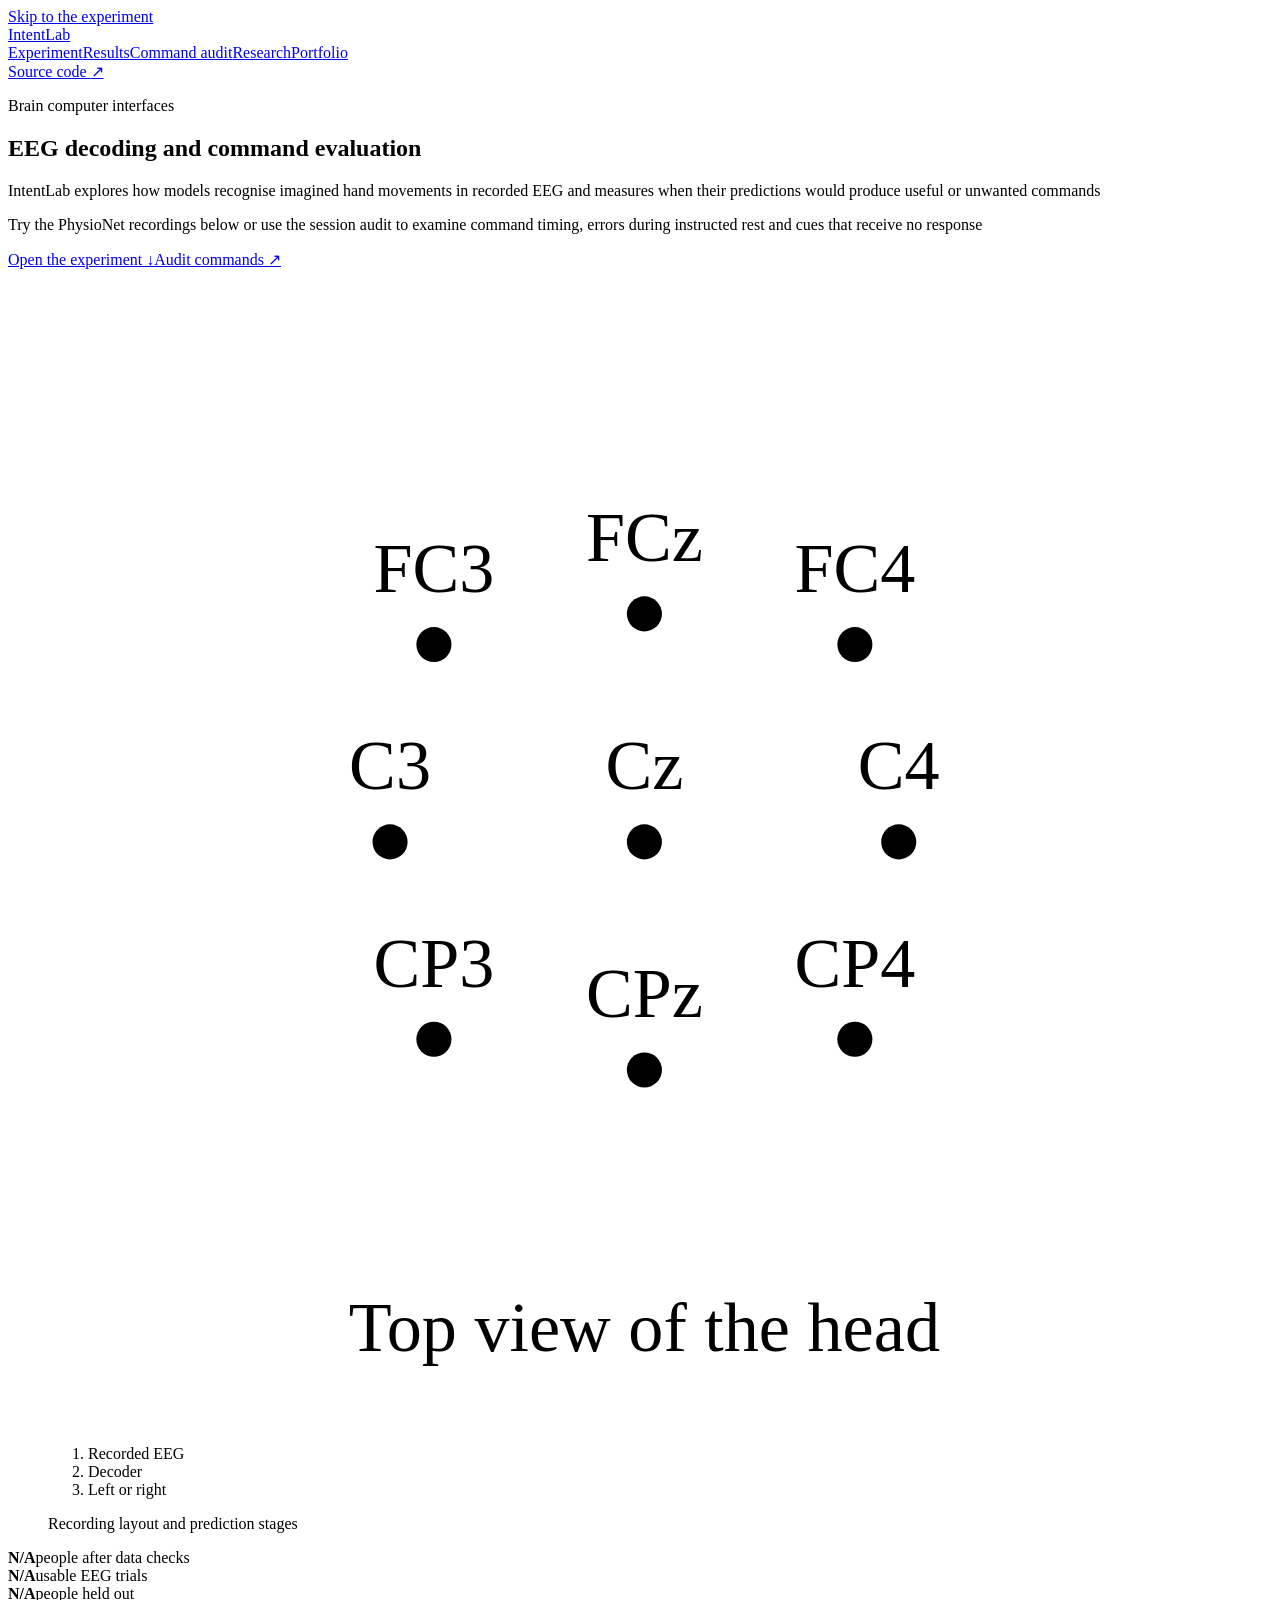
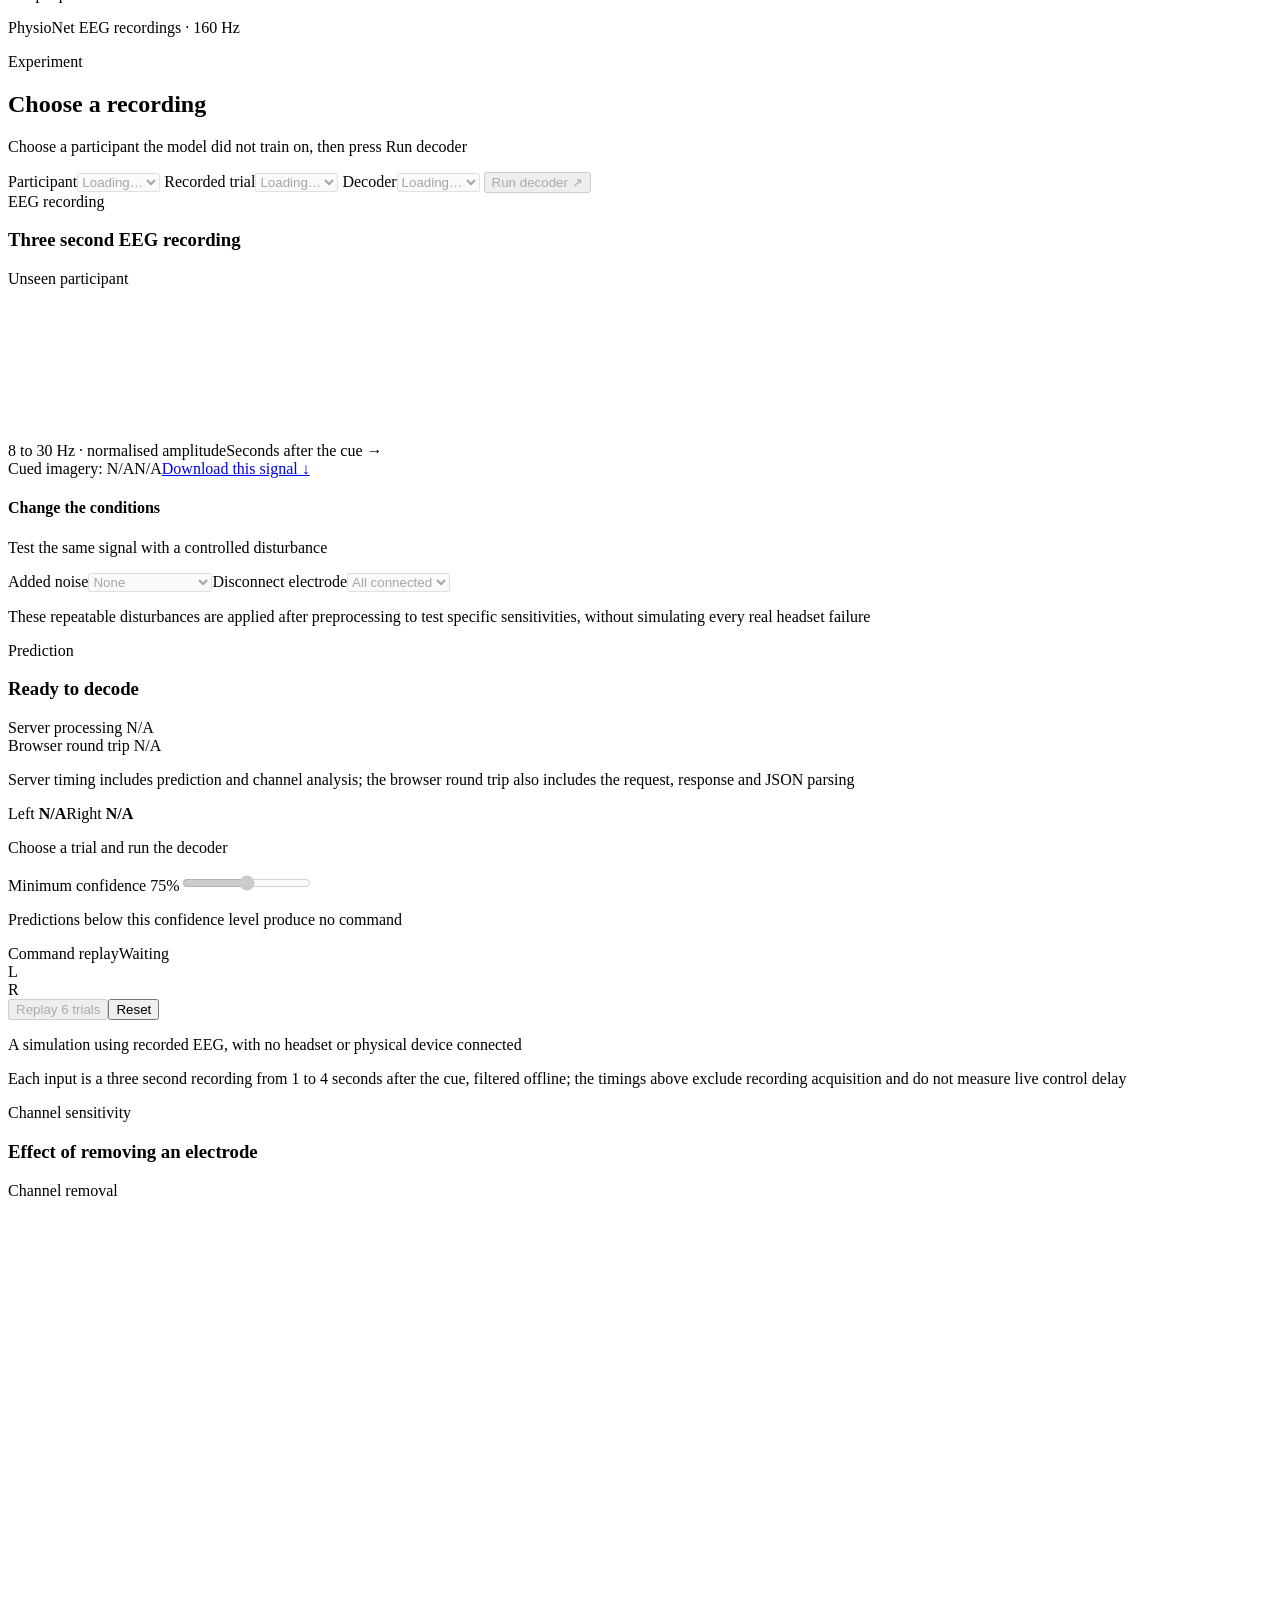
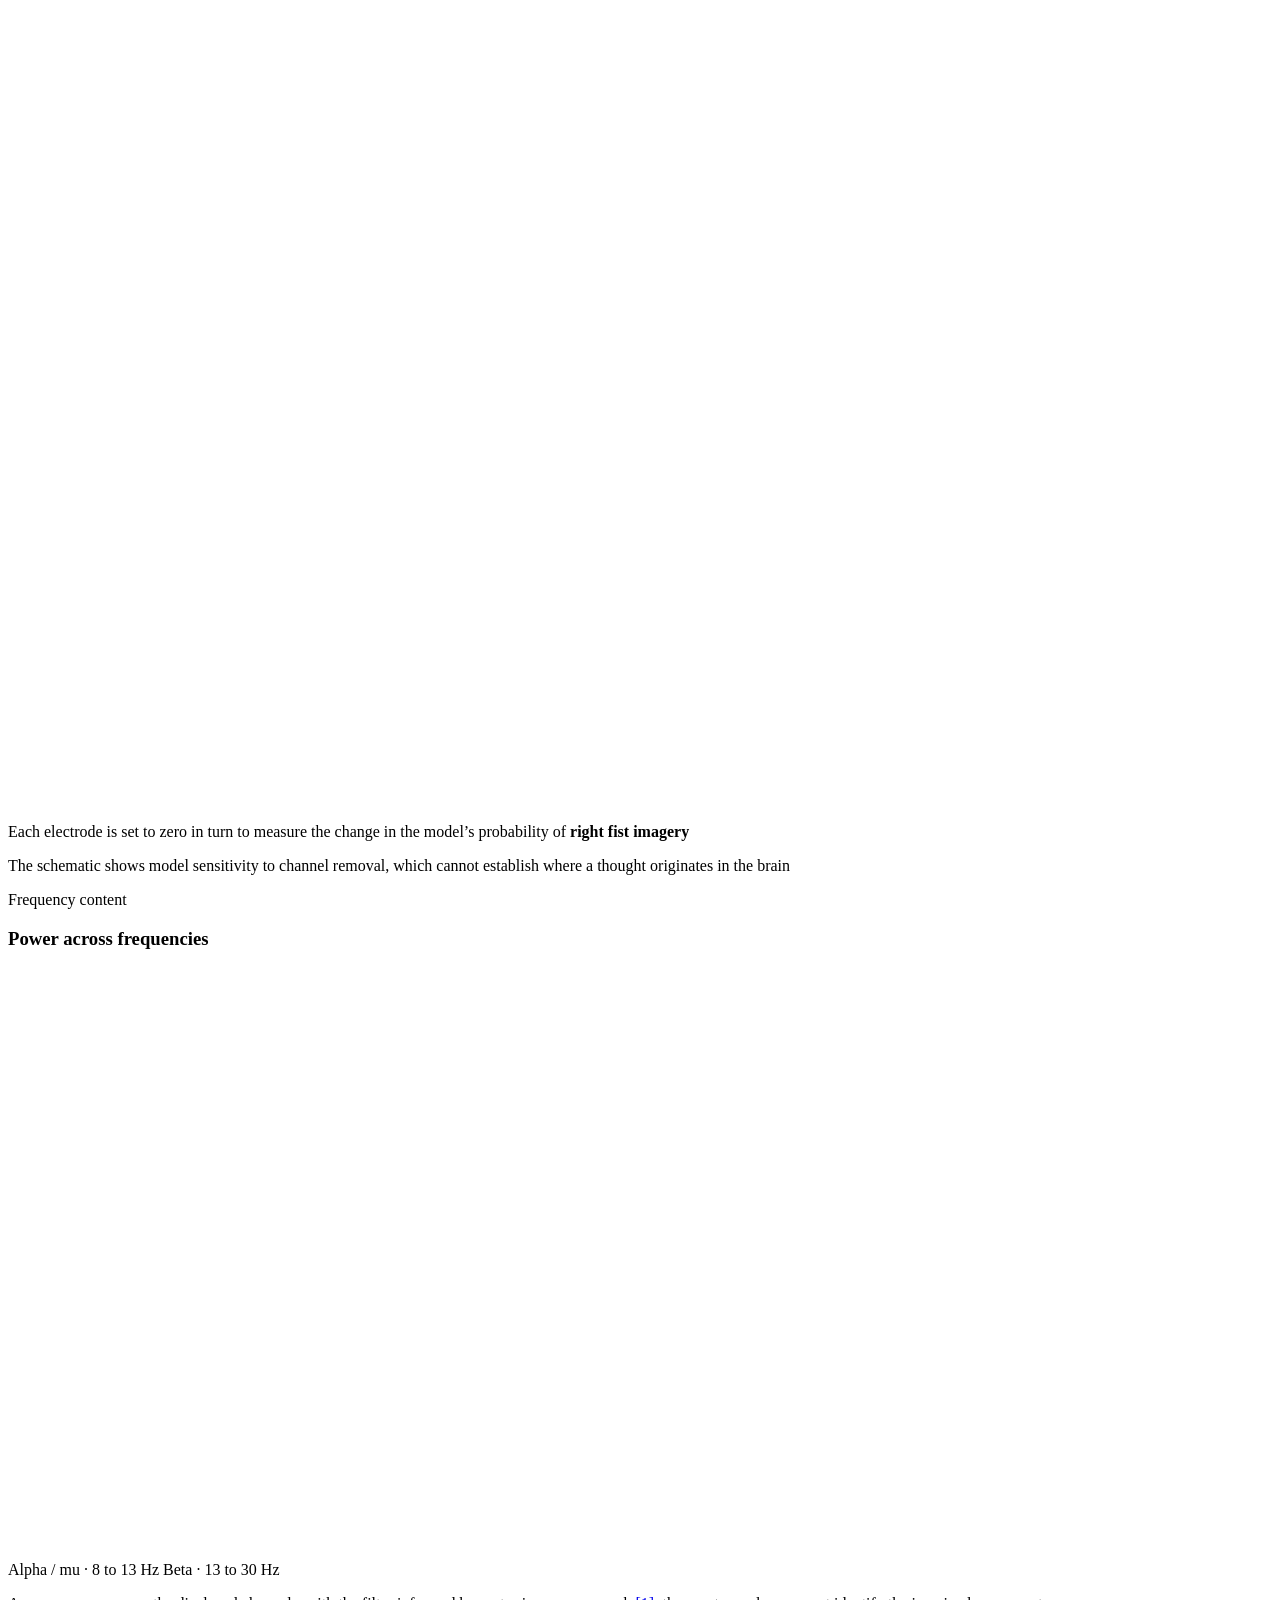
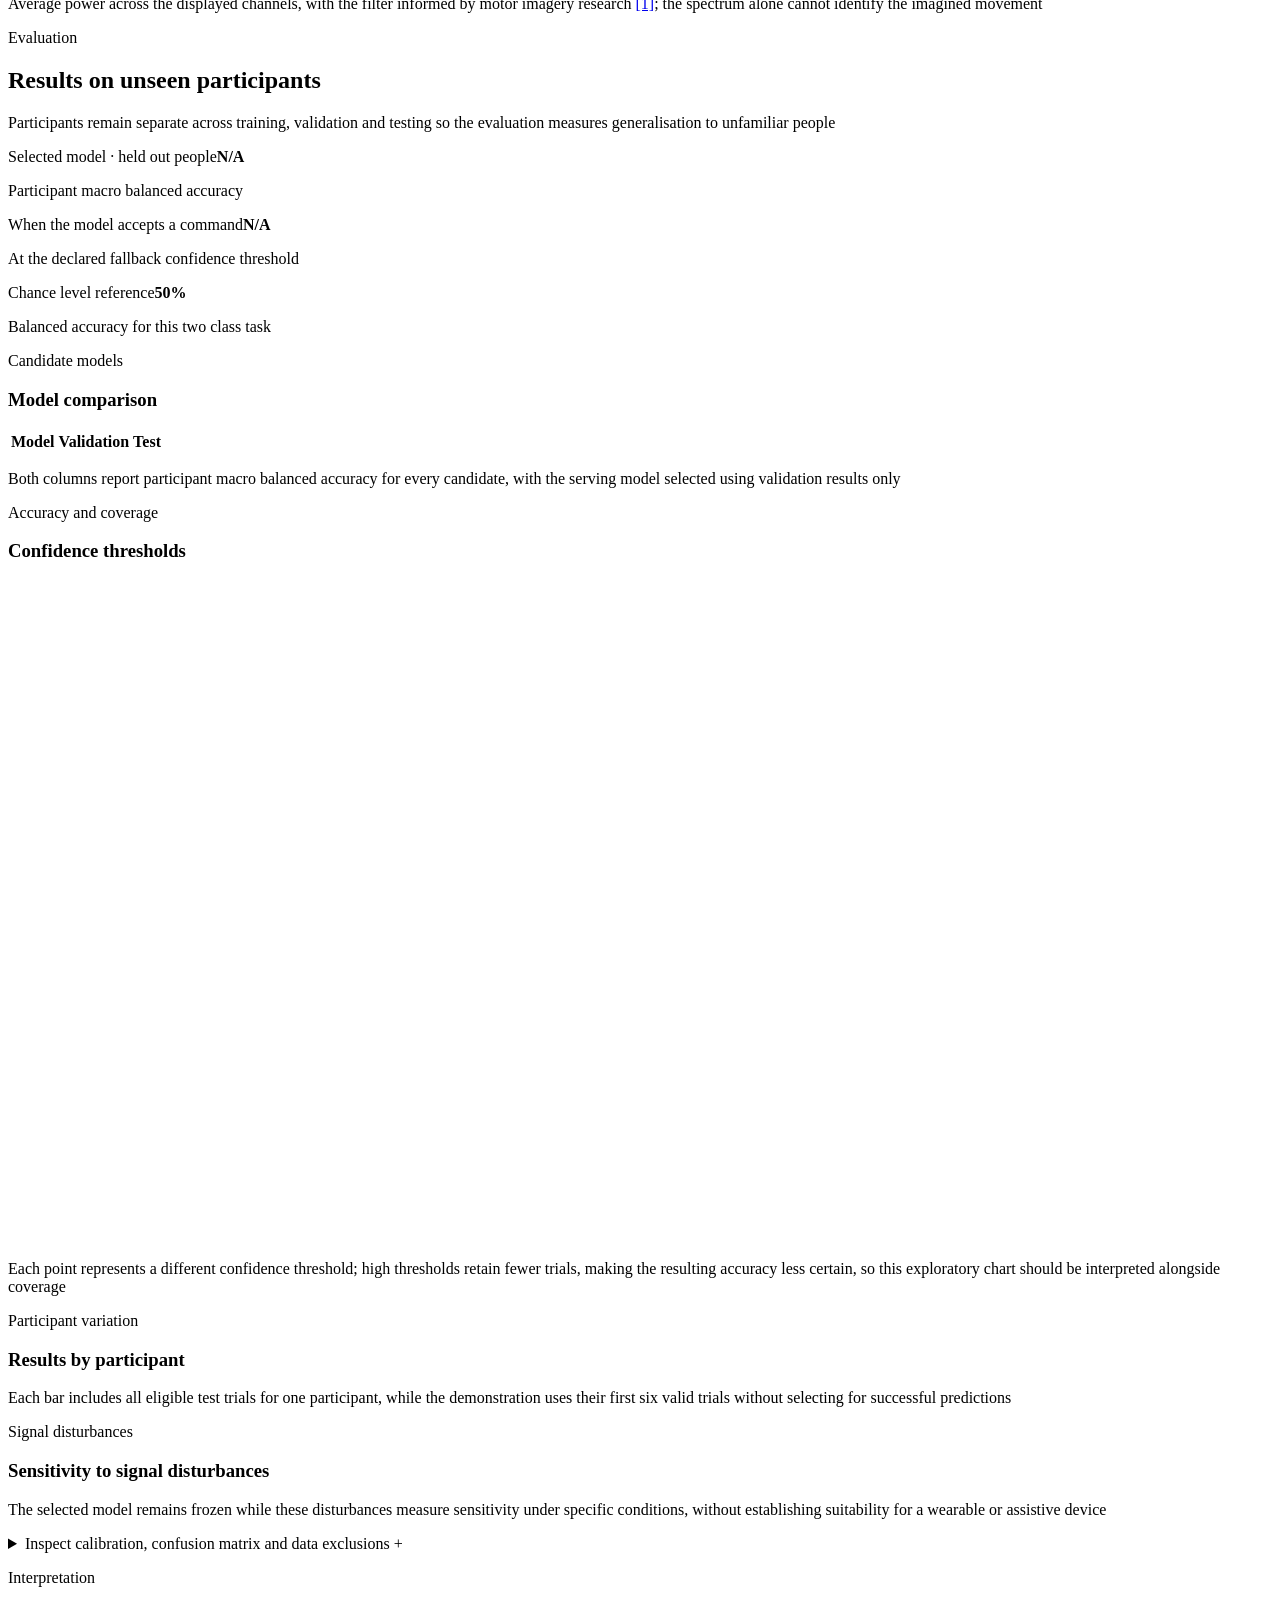
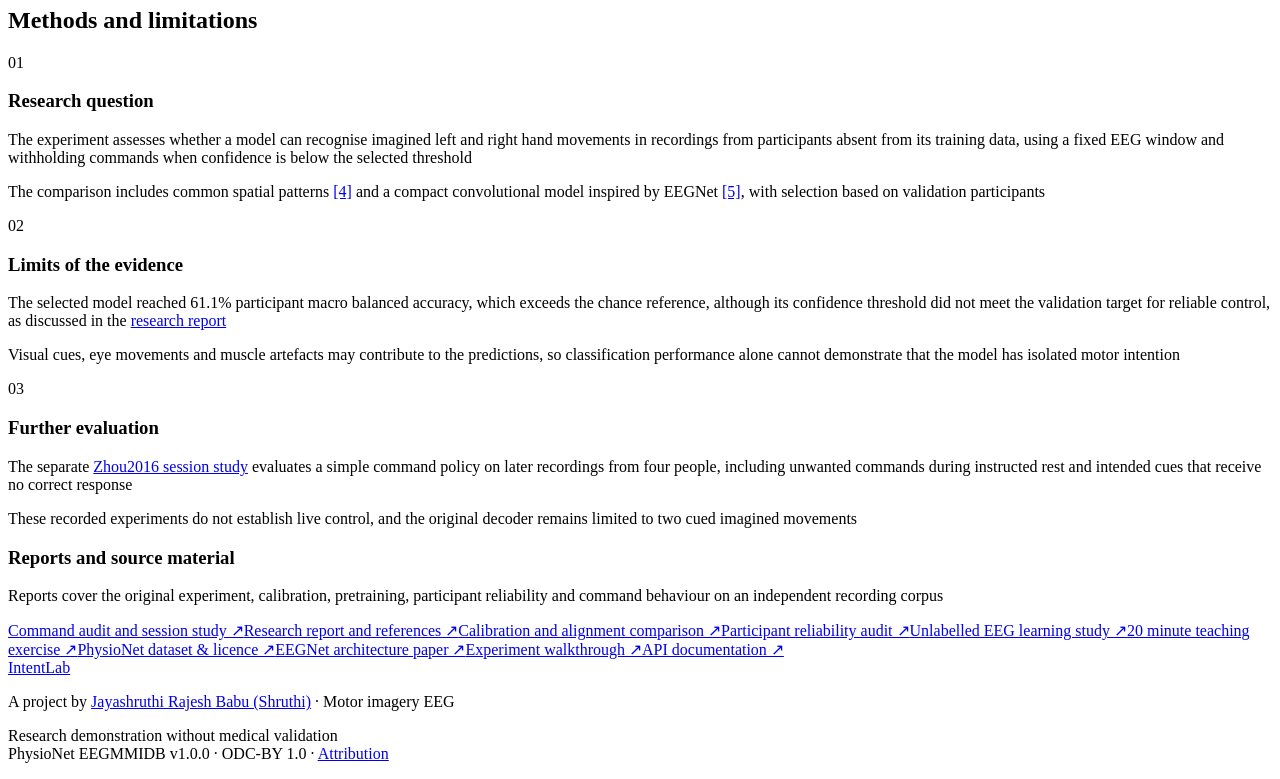
==== commit 8e3ec4fb: "Add reusable command audit and independent recorded session study" ====
--- a/web/index.html
+++ b/web/index.html
@@ -88,7 +88,7 @@
       <a class="brand" href="#top" aria-label="IntentLab home">IntentLab</a>
       <nav aria-label="Main navigation">
         <a href="#studio">Experiment</a><a href="#evidence">Results</a
-        ><a href="/research">Research</a><a href="https://jayashruthi.com">Portfolio</a>
+        ><a href="/research/commands">Command audit</a><a href="/research">Research</a><a href="https://jayashruthi.com">Portfolio</a>
       </nav>
       <a
         class="source-link"
@@ -105,13 +105,13 @@
           <p class="eyebrow">
             Brain computer interfaces
           </p>
-          <h1>Recorded EEG decoding</h1>
-          <p class="hero-description">IntentLab classifies EEG recorded while participants imagined moving their left or right hand, with controls for inspecting each prediction and the effect of model confidence on a simulated cursor command</p>
-          <p class="hero-context">The demonstration uses public PhysioNet recordings without a live headset connection</p>
+          <h1>EEG decoding and command evaluation</h1>
+          <p class="hero-description">IntentLab explores how models recognise imagined hand movements in recorded EEG and measures when their predictions would produce useful or unwanted commands</p>
+          <p class="hero-context">Try the PhysioNet recordings below or use the session audit to examine command timing, errors during instructed rest and cues that receive no response</p>
           <div class="hero-actions">
             <a class="button primary" href="#studio"
               >Open the experiment <span aria-hidden="true">↓</span></a
-            ><a class="text-button" href="/research">Research report ↗</a>
+            ><a class="text-button" href="/research/commands">Audit commands ↗</a>
           </div>
         </div>
         <div
@@ -560,10 +560,10 @@
               <span class="note-number">03</span>
               <h3>Further evaluation</h3>
               <p>
-                Evaluation of live use would require repeated participant splits, an independent dataset and filtering suited to streaming signals, with a fresh test set reserved for each new experiment
+                The separate <a href="/research/commands">Zhou2016 session study</a> evaluates a simple command policy on later recordings from four people, including unwanted commands during instructed rest and intended cues that receive no correct response
               </p>
               <p>
-                The present task is limited to two cued imagined movements and does not decode arbitrary thoughts
+                These recorded experiments do not establish live control, and the original decoder remains limited to two cued imagined movements
               </p>
             </article>
           </div>
@@ -571,10 +571,10 @@
             <div>
               <h3>Reports and source material</h3>
               <p>
-                Reports cover the original experiment, subsequent calibration and pretraining studies, and the participant reliability audit
-              </p>
-            </div>
-            <div><a href="/research">Research report and references ↗</a><a href="/research/adaptation">Calibration and alignment comparison ↗</a><a href="/research/reliability">Participant reliability audit ↗</a><a href="/research/pretraining">Unlabelled EEG learning study ↗</a><a href="https://github.com/shrut10/intentlab-bci/blob/main/docs/TEACHING.md">20 minute teaching exercise ↗</a><a href="https://physionet.org/content/eegmmidb/1.0.0/"
+                Reports cover the original experiment, calibration, pretraining, participant reliability and command behaviour on an independent recording corpus
+              </p>
+            </div>
+            <div><a href="/research/commands">Command audit and session study ↗</a><a href="/research">Research report and references ↗</a><a href="/research/adaptation">Calibration and alignment comparison ↗</a><a href="/research/reliability">Participant reliability audit ↗</a><a href="/research/pretraining">Unlabelled EEG learning study ↗</a><a href="https://github.com/shrut10/intentlab-bci/blob/main/docs/TEACHING.md">20 minute teaching exercise ↗</a><a href="https://physionet.org/content/eegmmidb/1.0.0/"
                 target="_blank"
                 rel="noopener"
                 >PhysioNet dataset & licence ↗</a
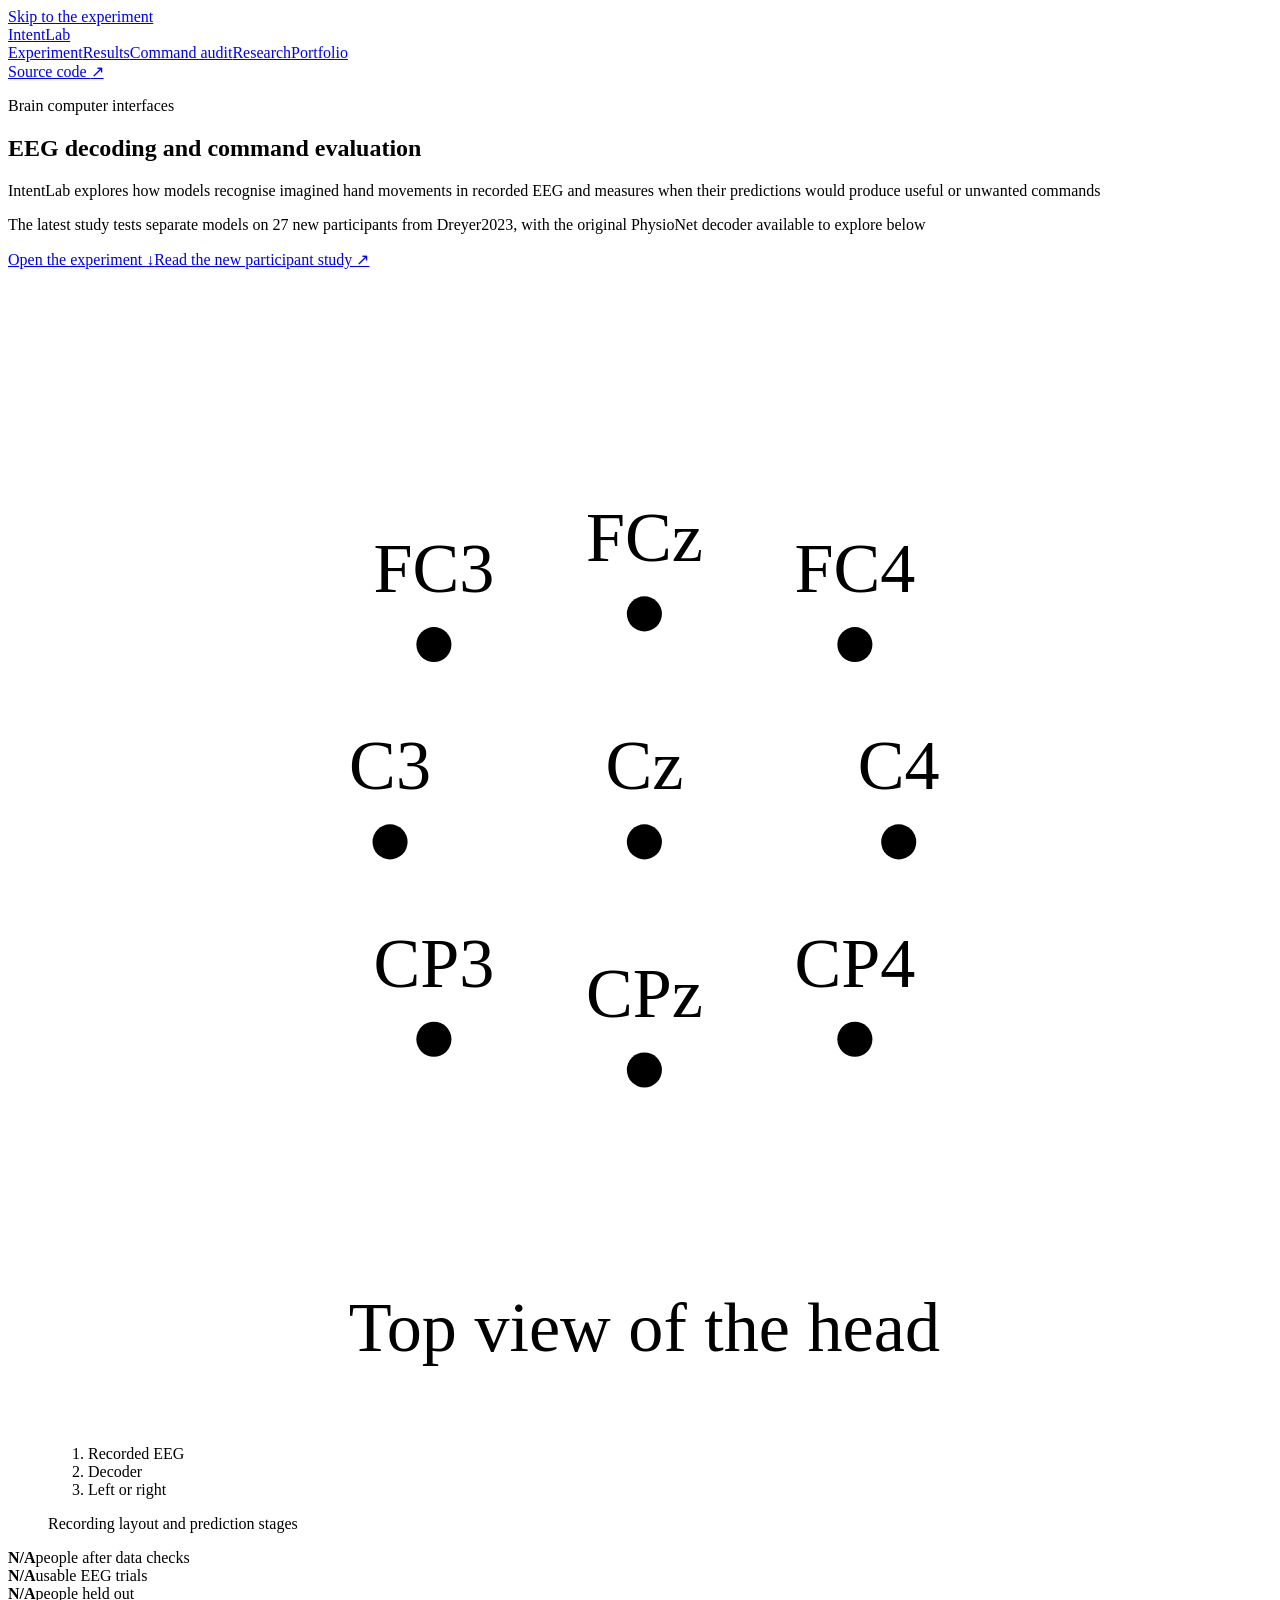
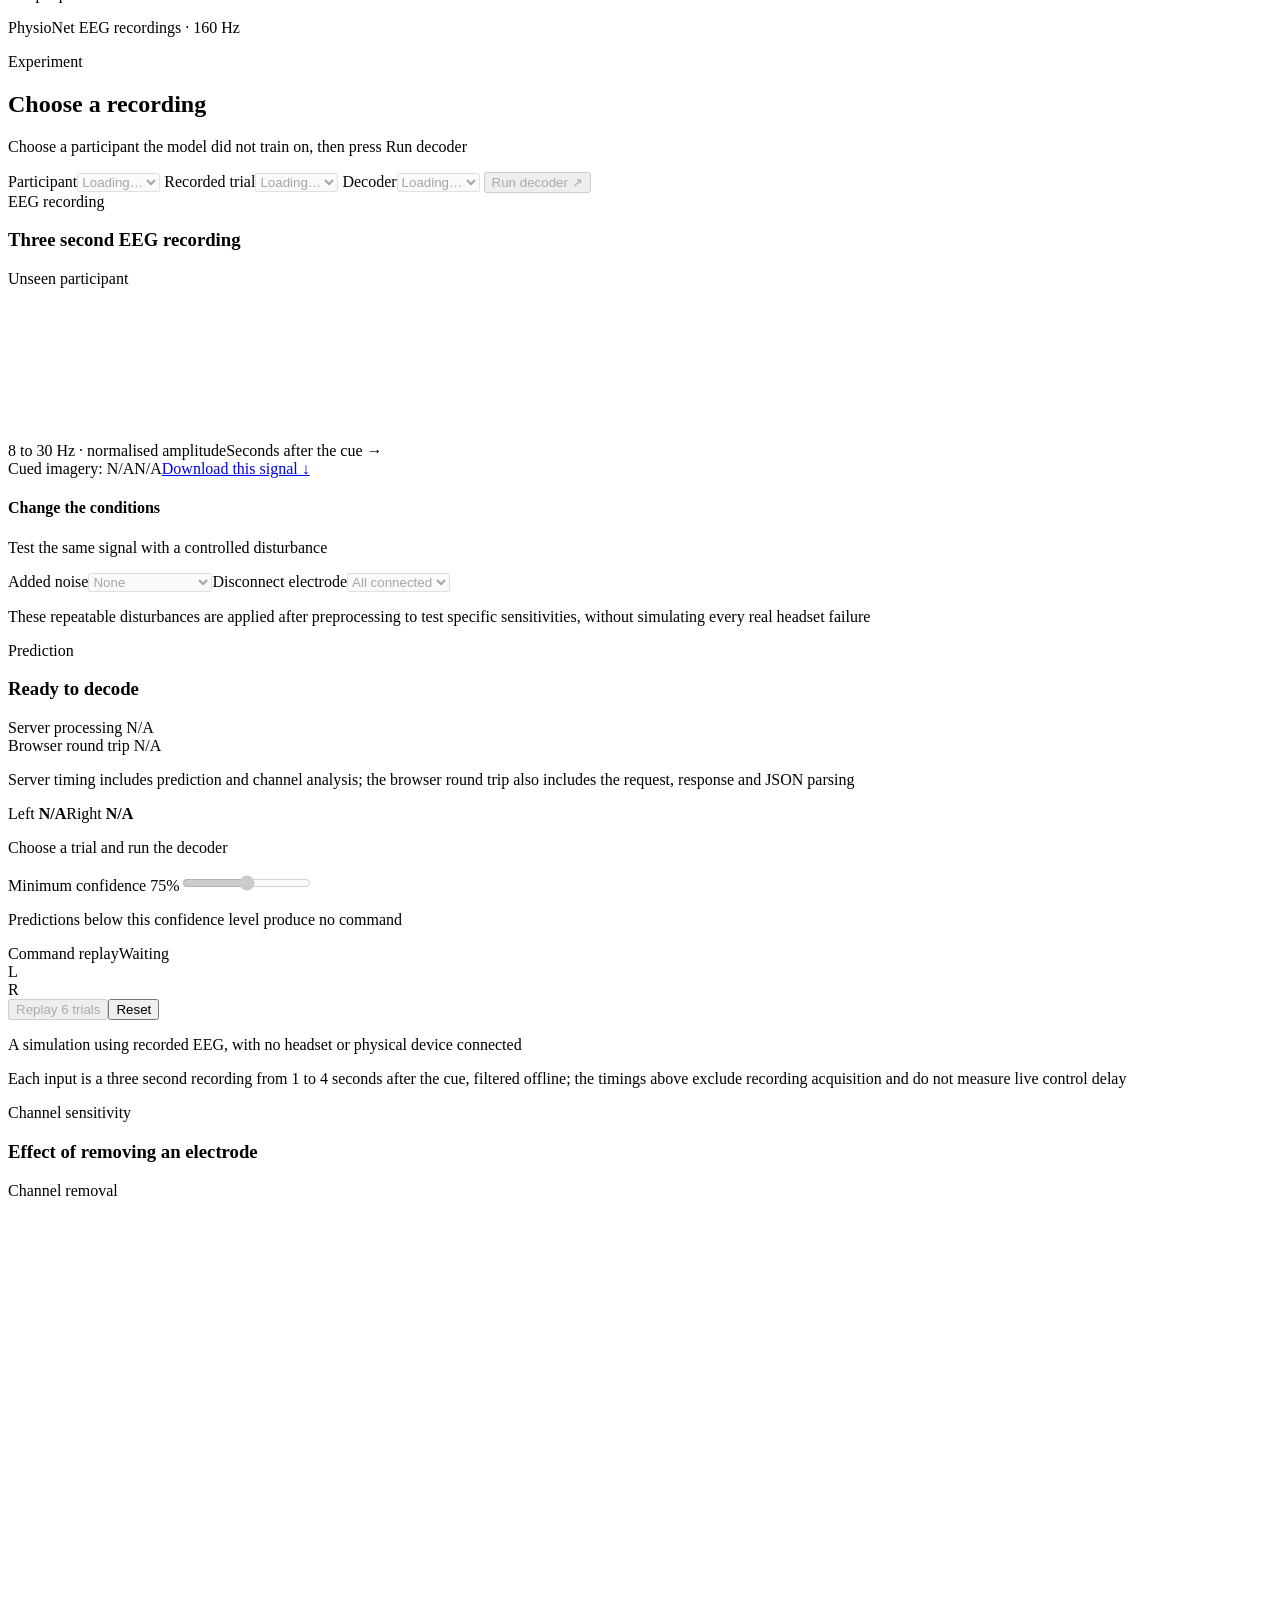
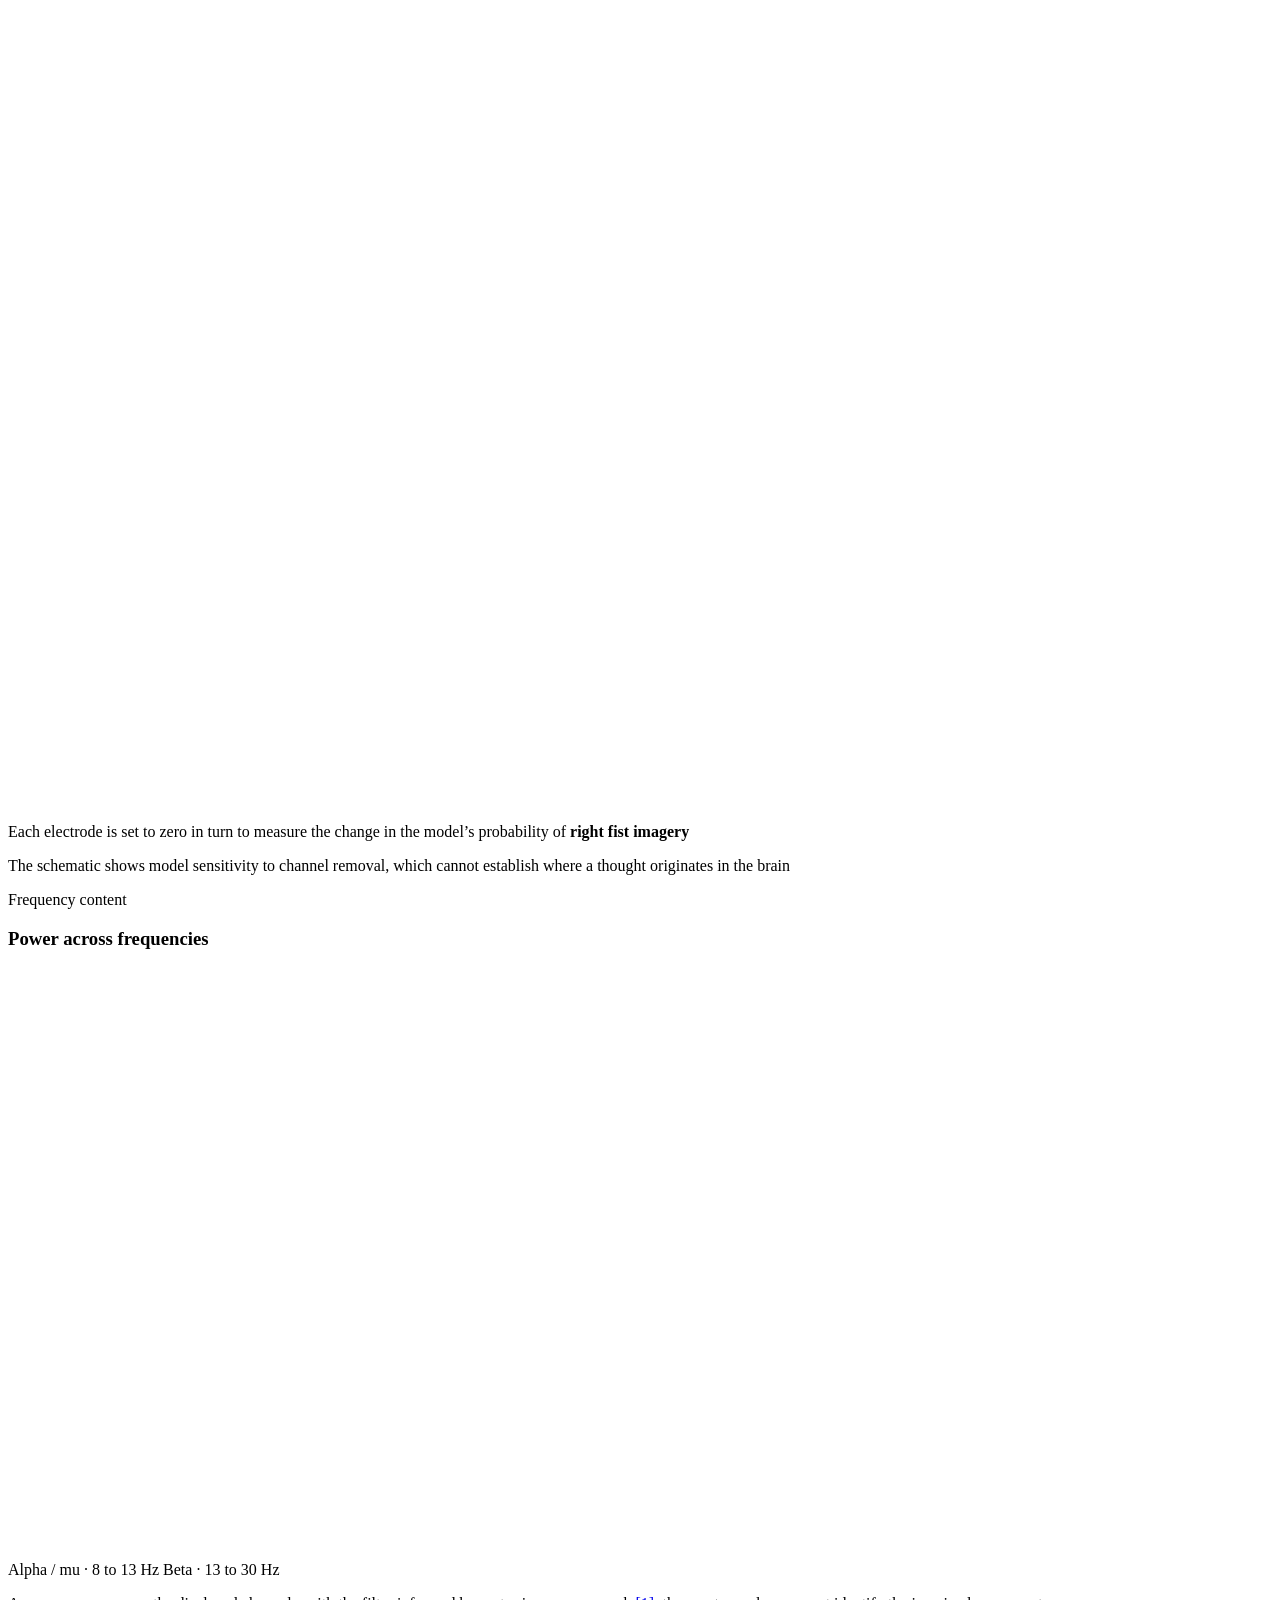
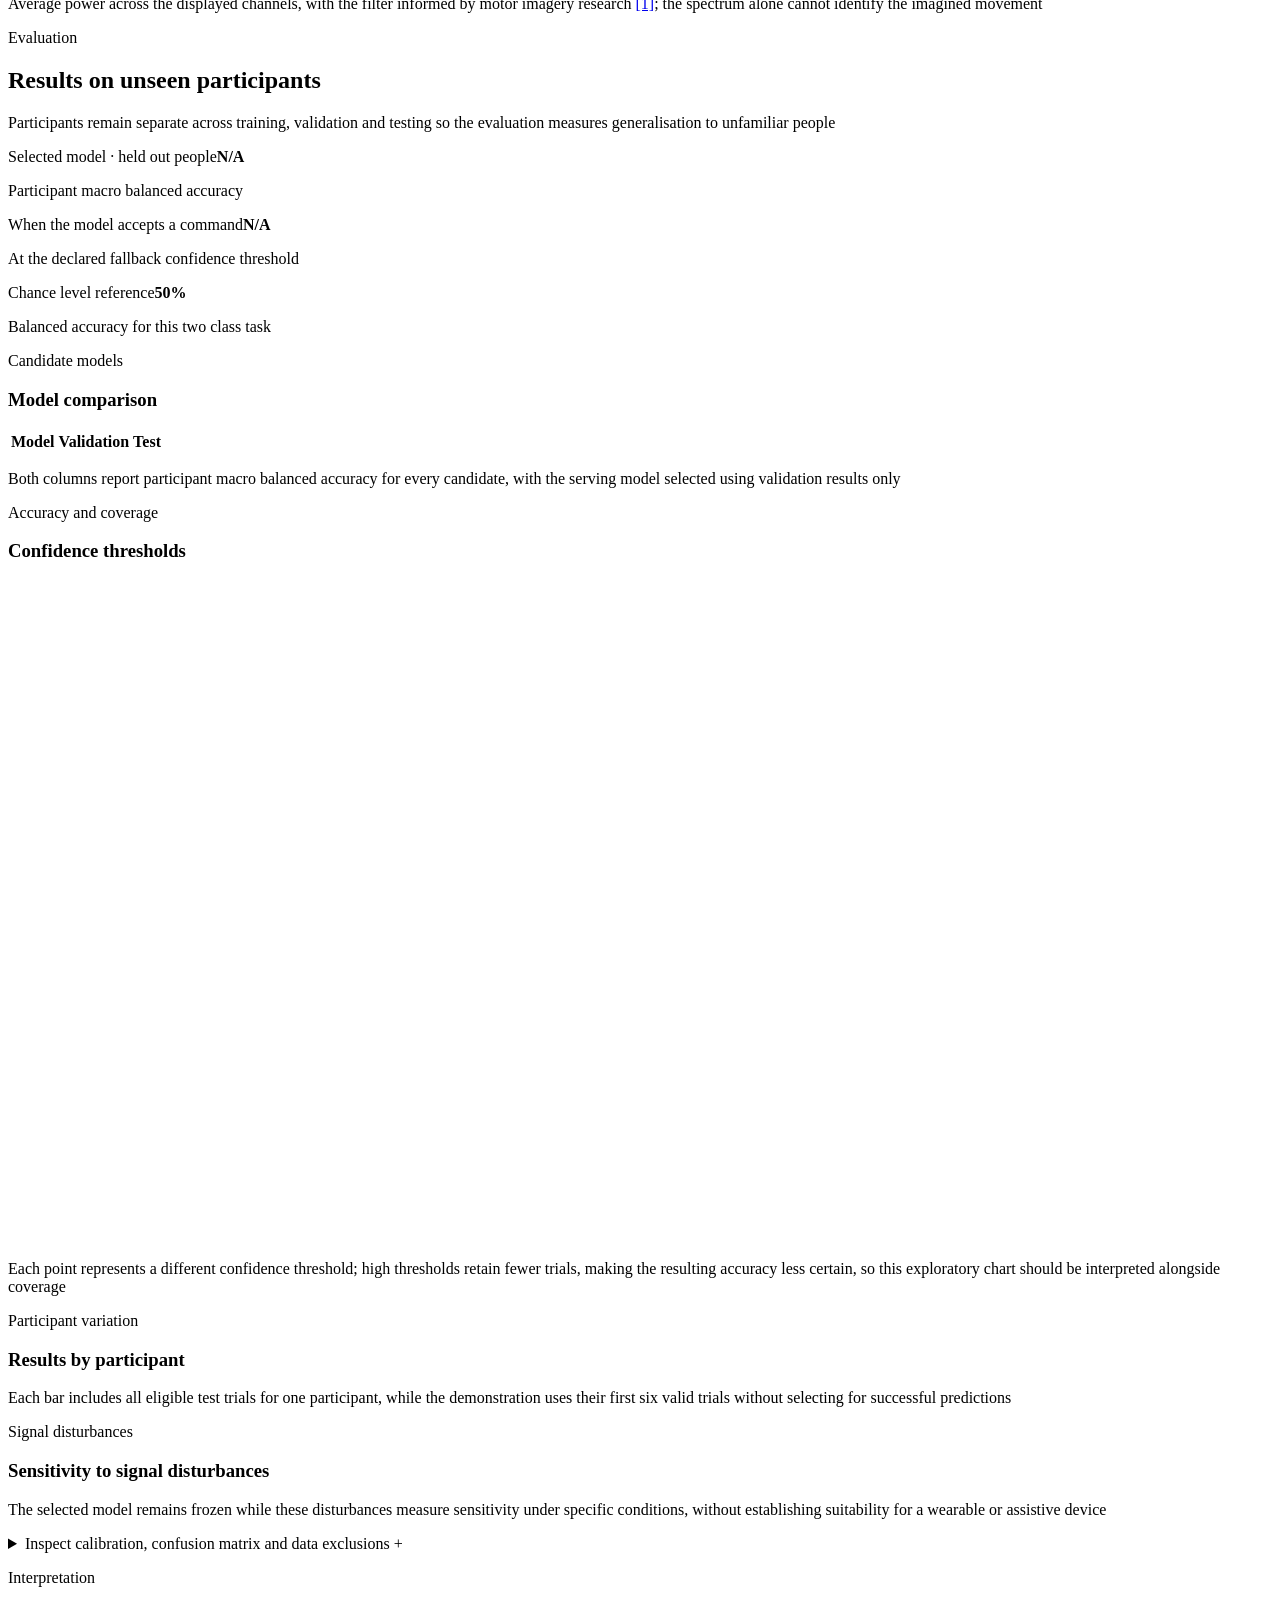
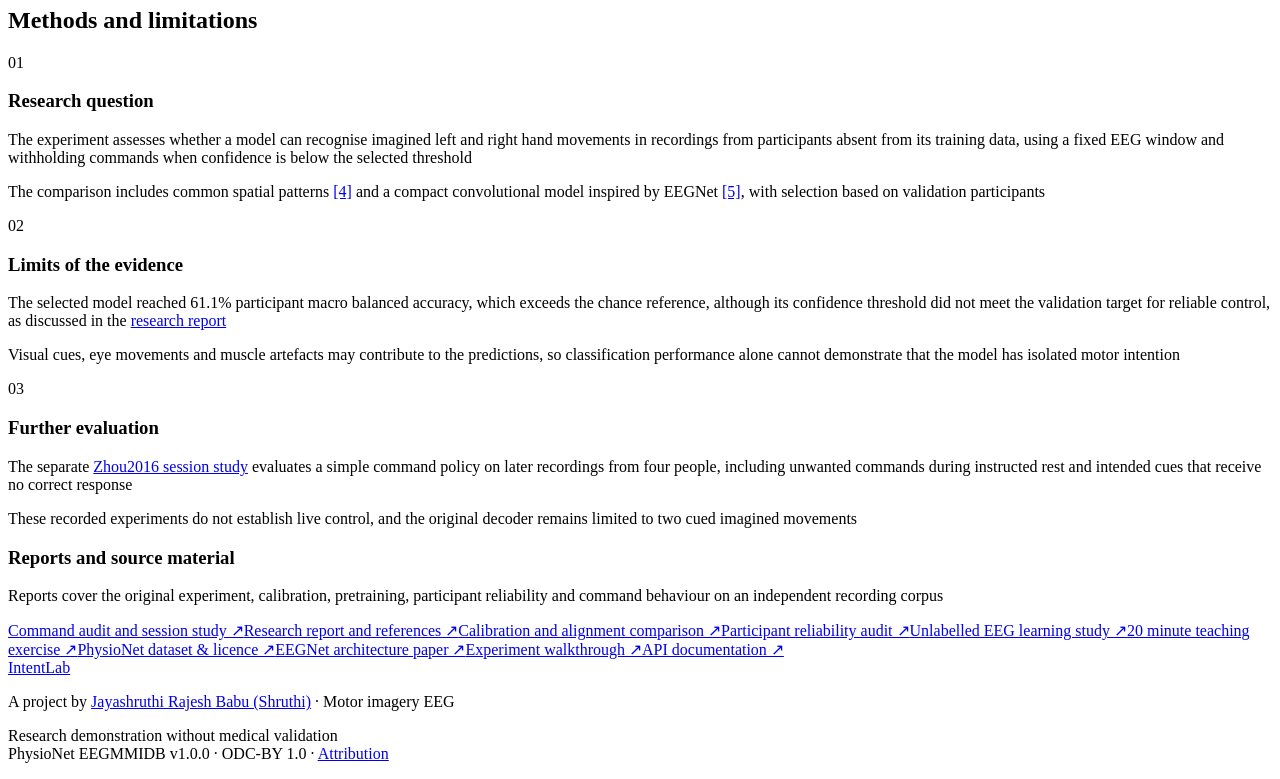
==== commit 5b6554cf: "Publish unseen participant findings with reproducible evidence and report" ====
--- a/web/index.html
+++ b/web/index.html
@@ -107,11 +107,11 @@
           </p>
           <h1>EEG decoding and command evaluation</h1>
           <p class="hero-description">IntentLab explores how models recognise imagined hand movements in recorded EEG and measures when their predictions would produce useful or unwanted commands</p>
-          <p class="hero-context">Try the PhysioNet recordings below or use the session audit to examine command timing, errors during instructed rest and cues that receive no response</p>
+          <p class="hero-context">The latest study tests separate models on 27 new participants from Dreyer2023, with the original PhysioNet decoder available to explore below</p>
           <div class="hero-actions">
             <a class="button primary" href="#studio"
               >Open the experiment <span aria-hidden="true">↓</span></a
-            ><a class="text-button" href="/research/commands">Audit commands ↗</a>
+            ><a class="text-button" href="/research/unseen">Read the new participant study ↗</a>
           </div>
         </div>
         <div
